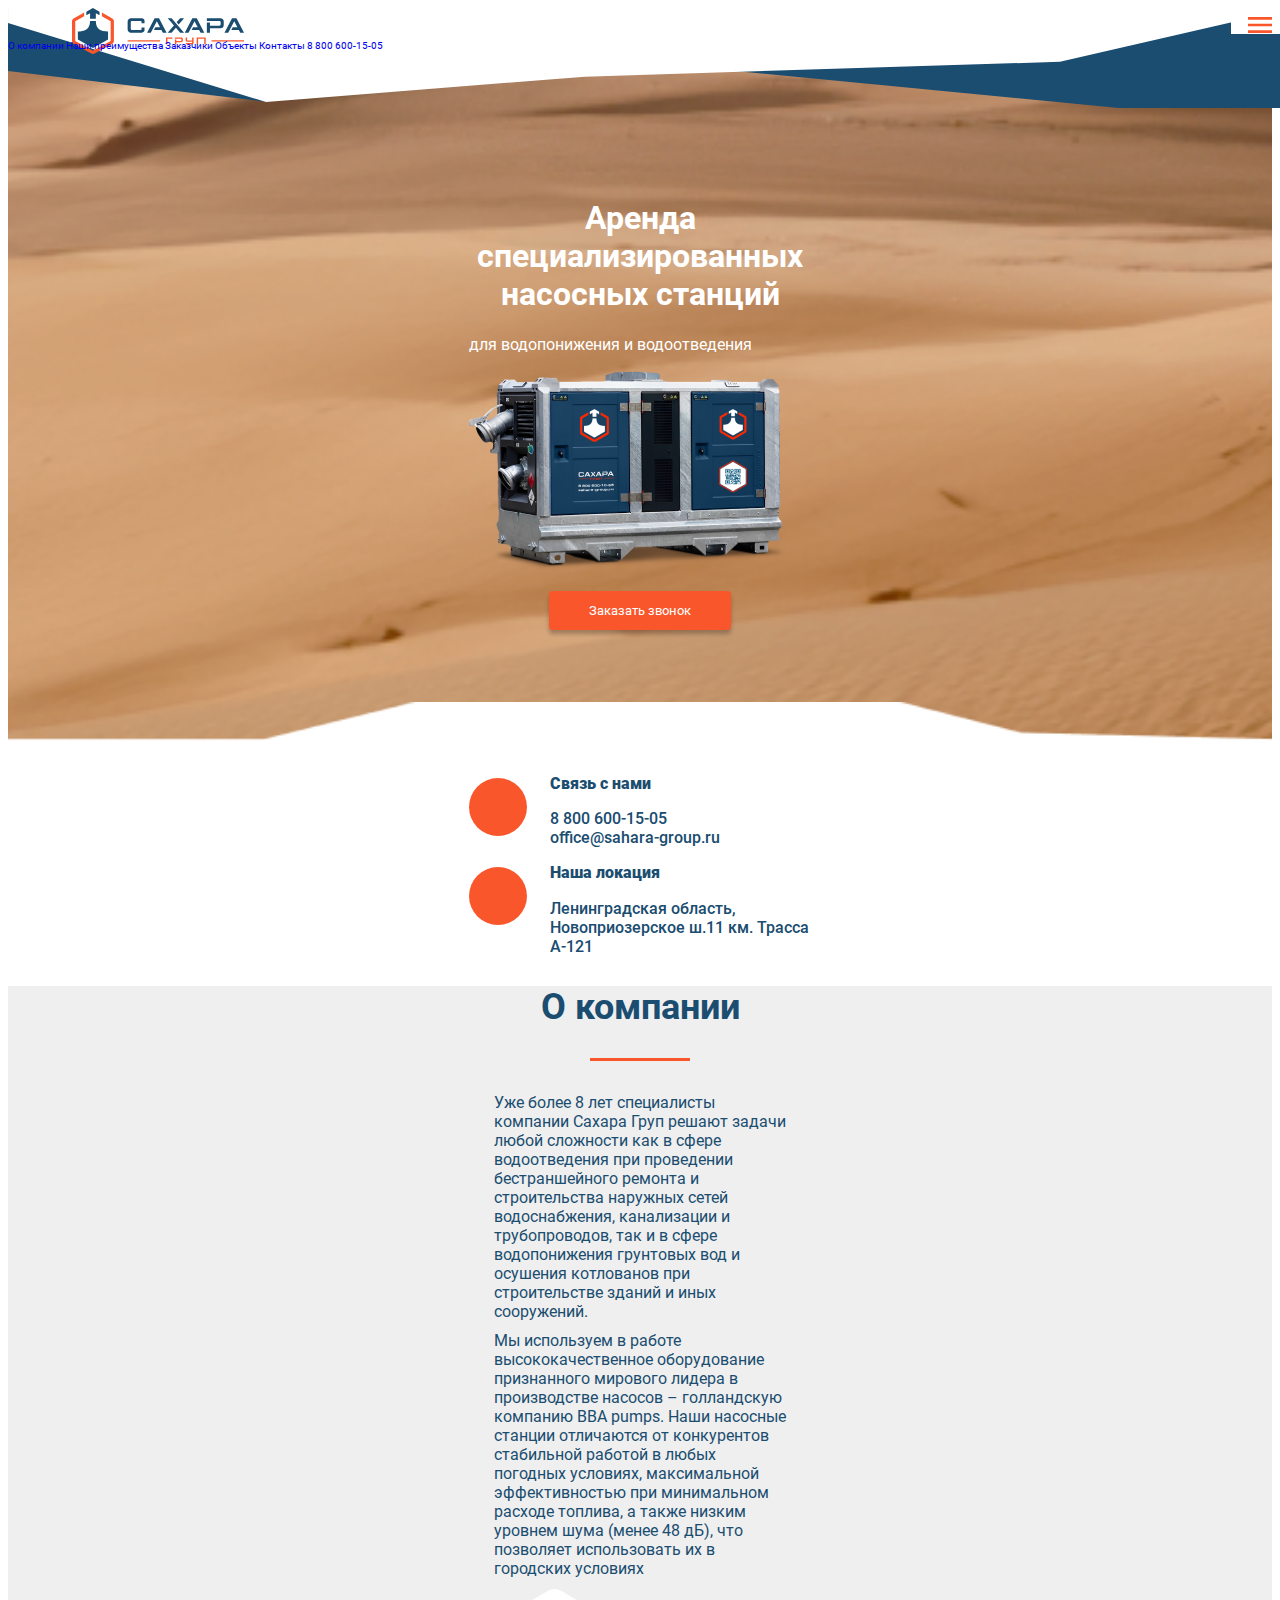
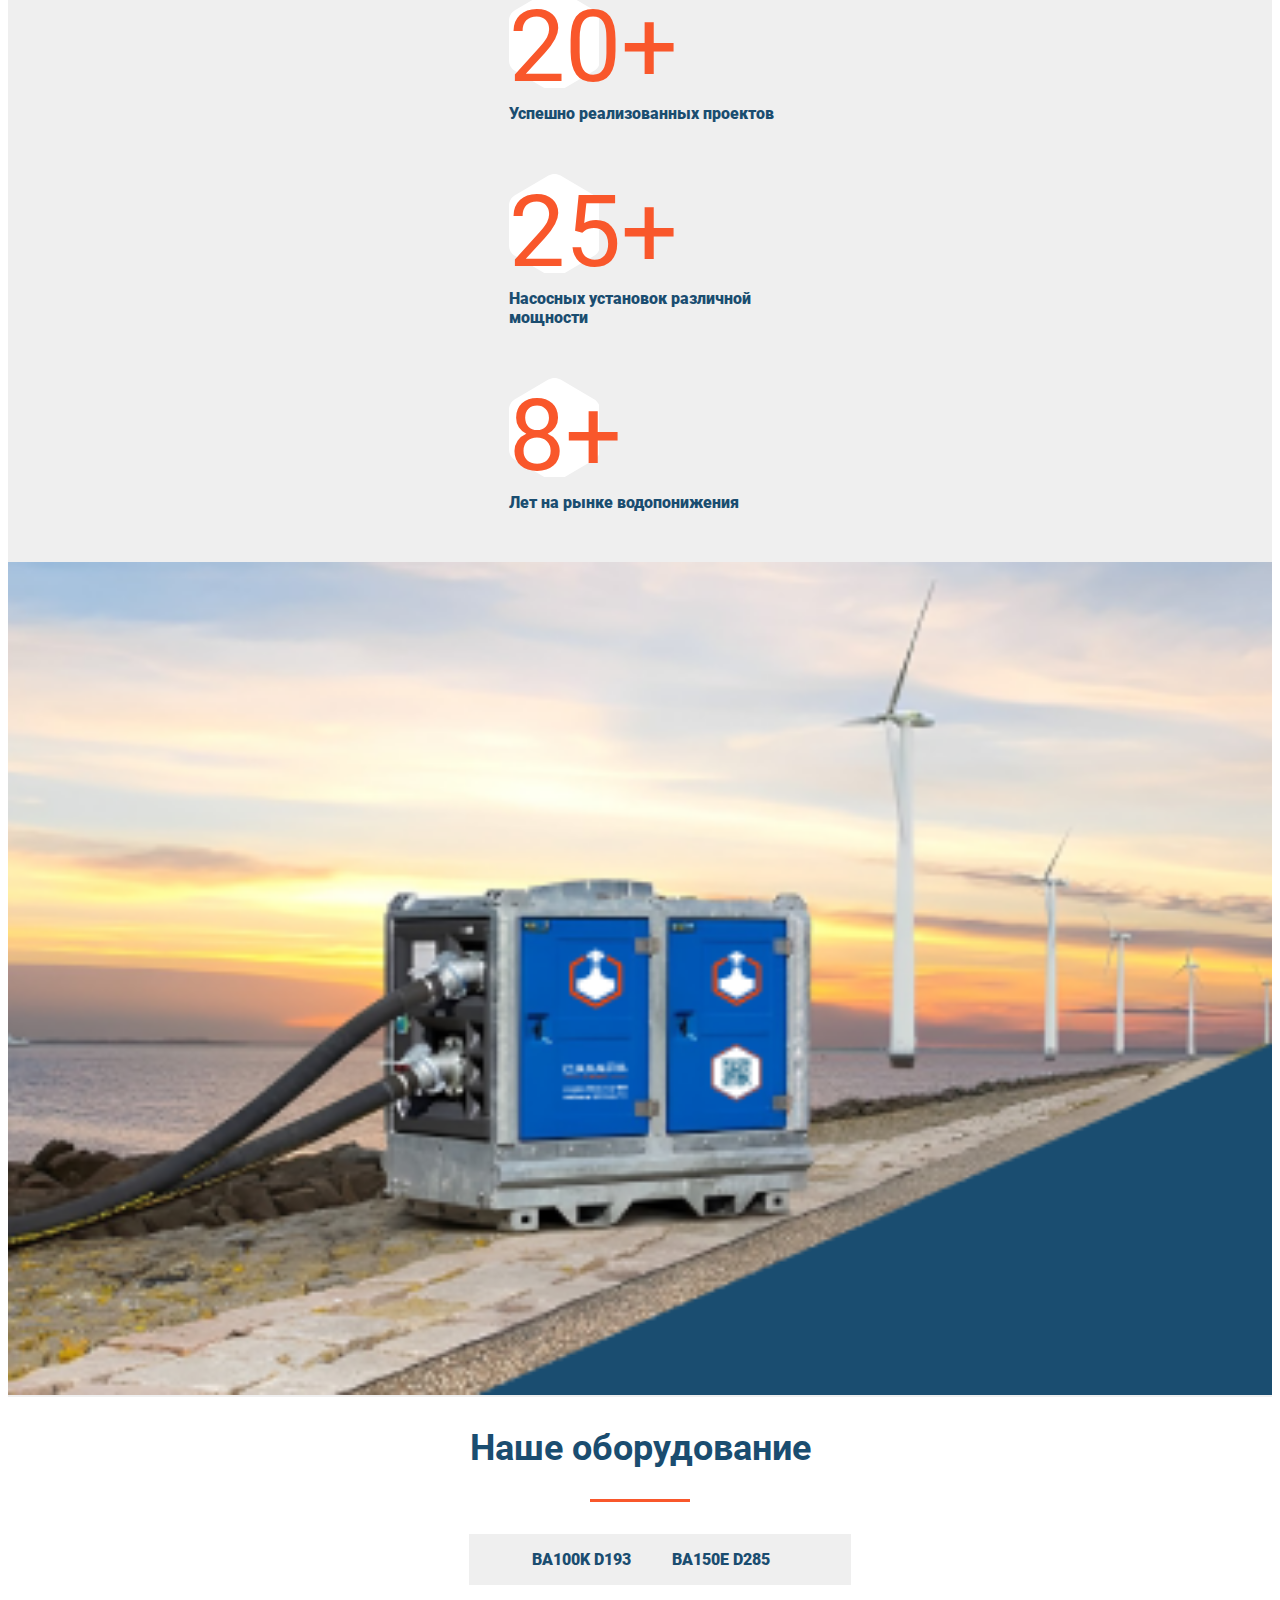
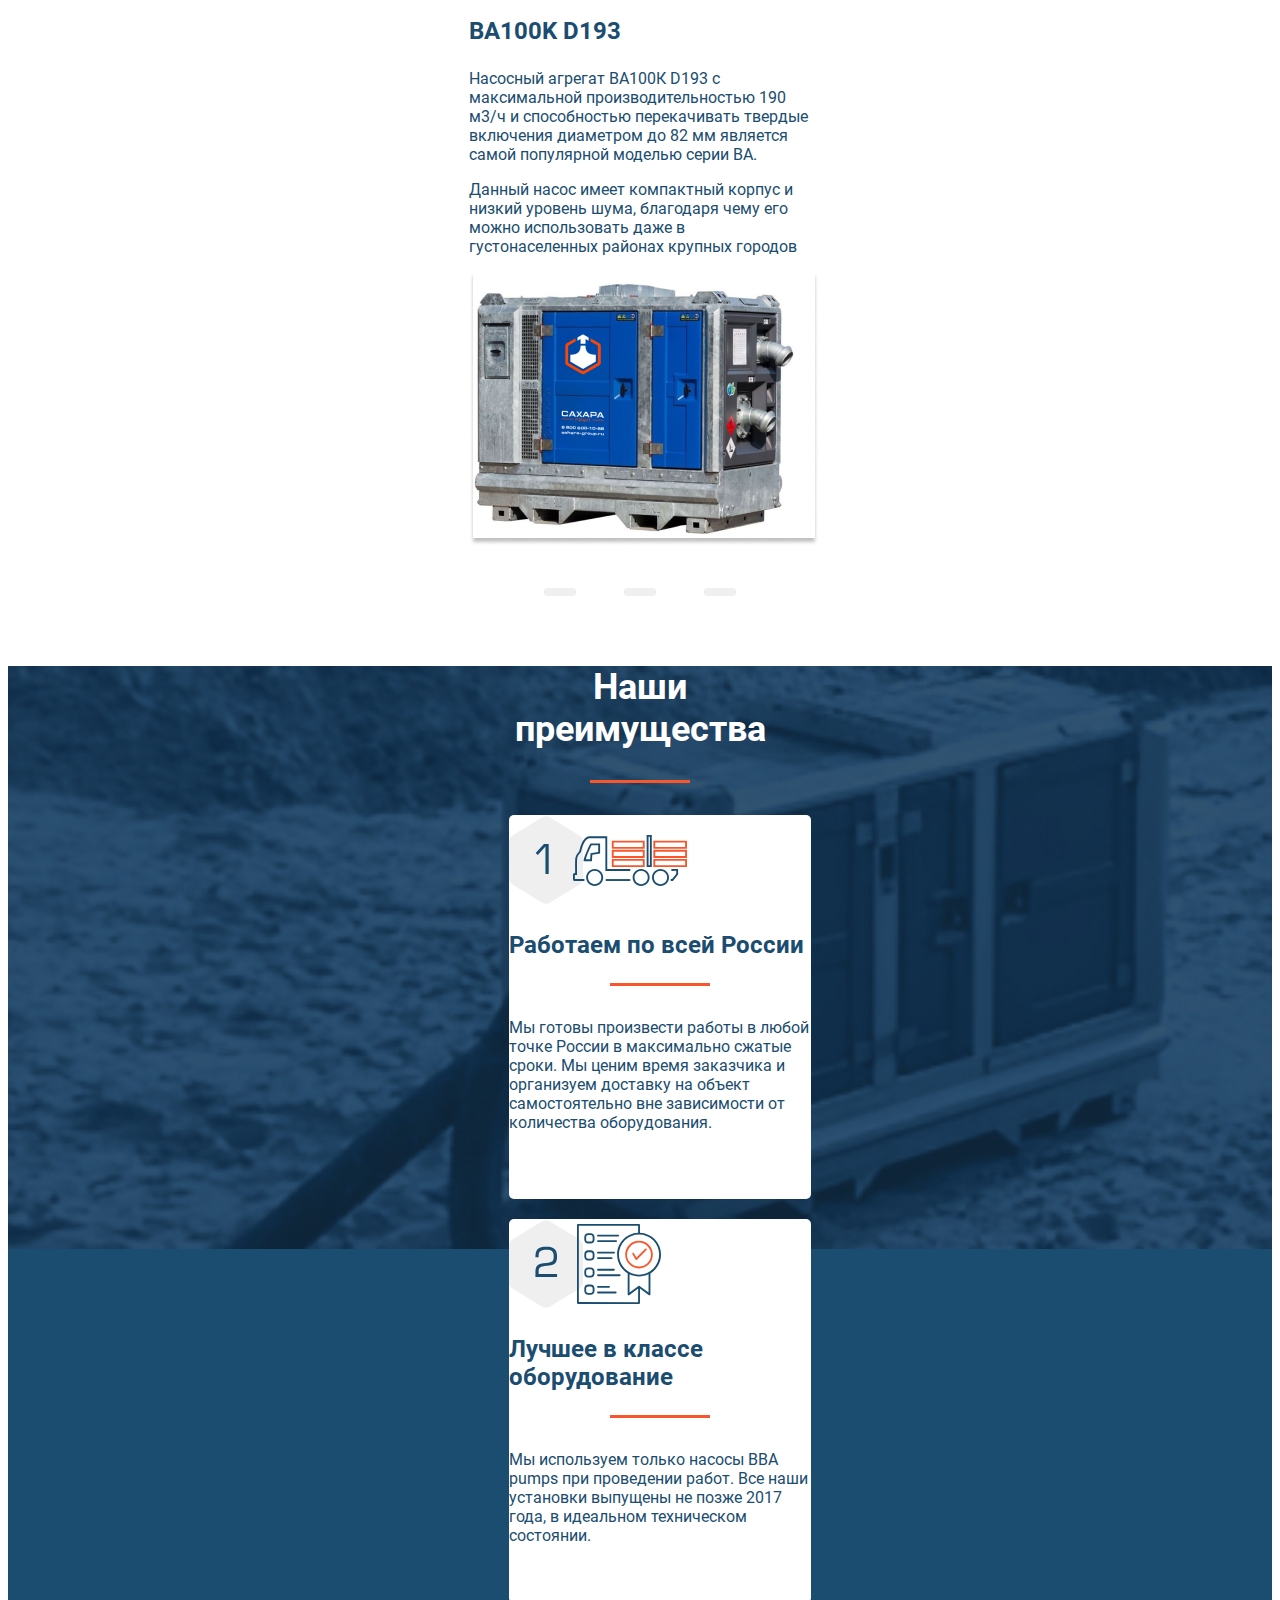
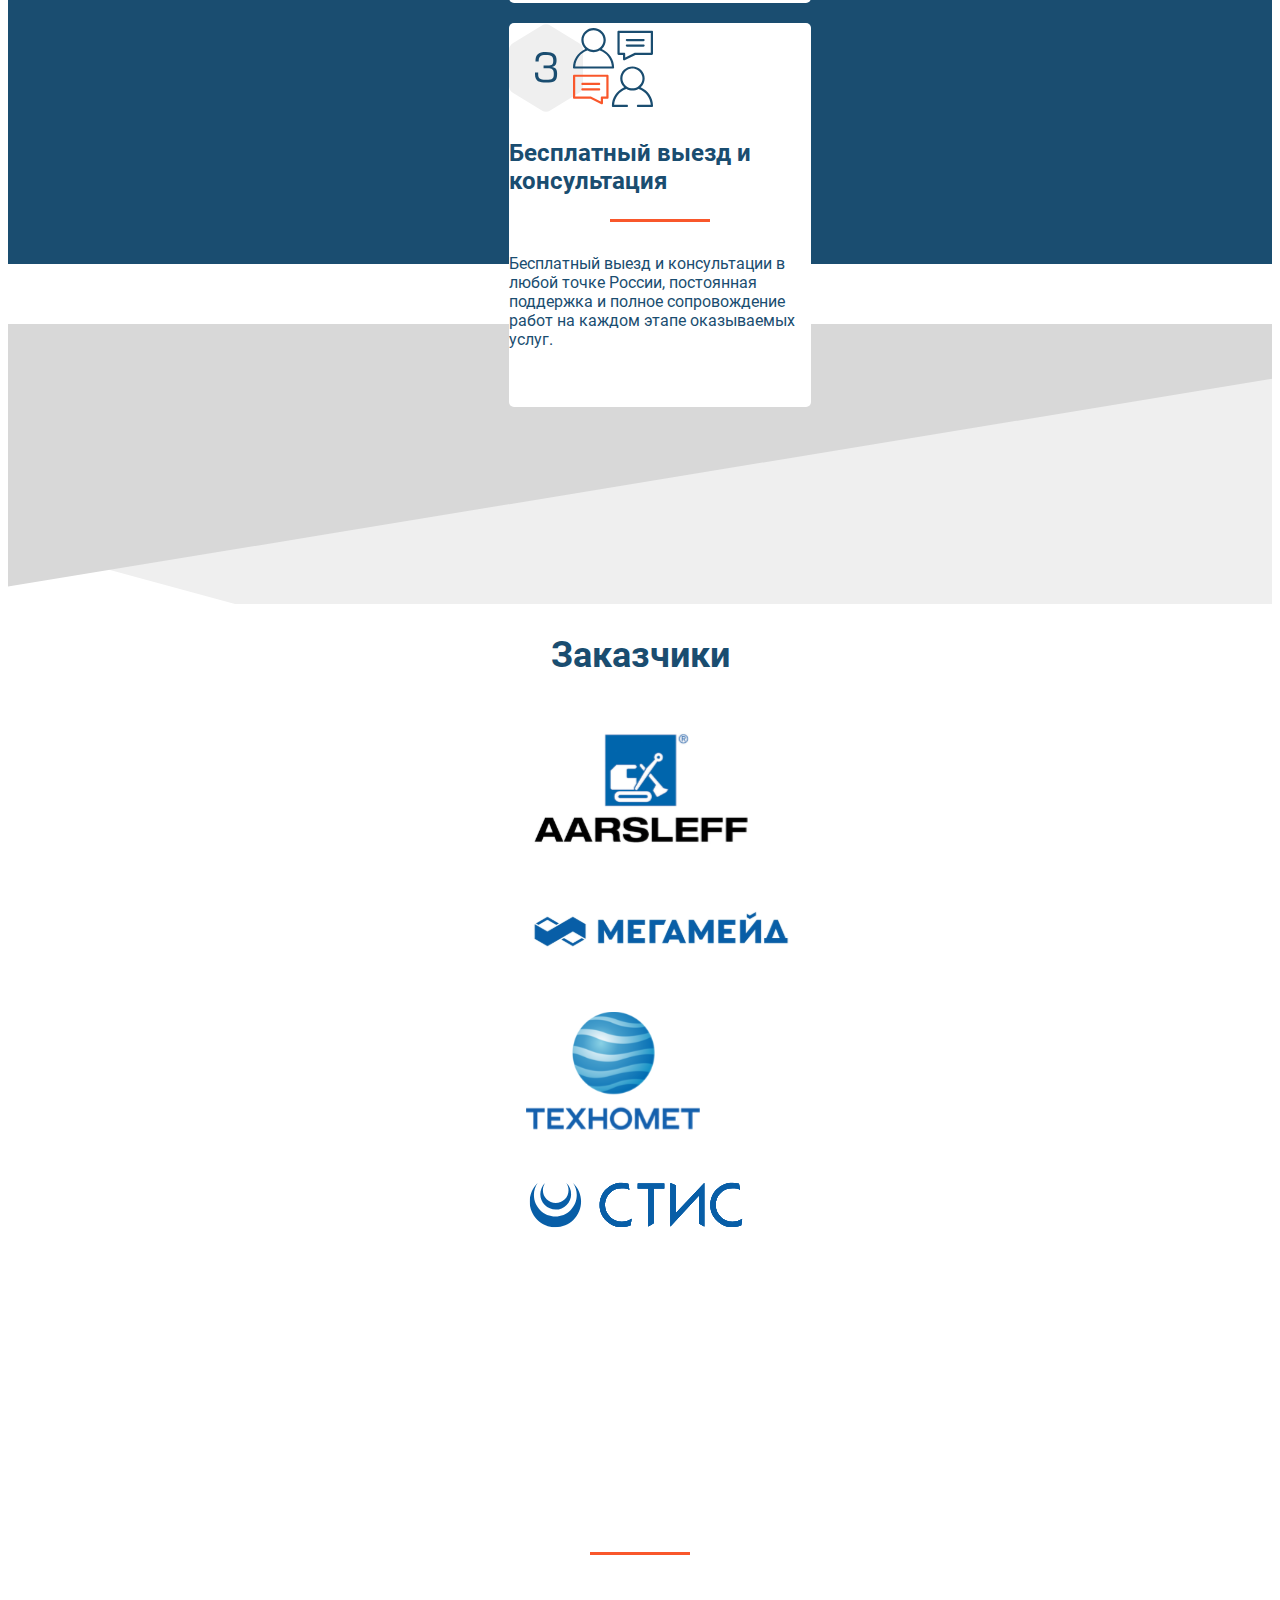
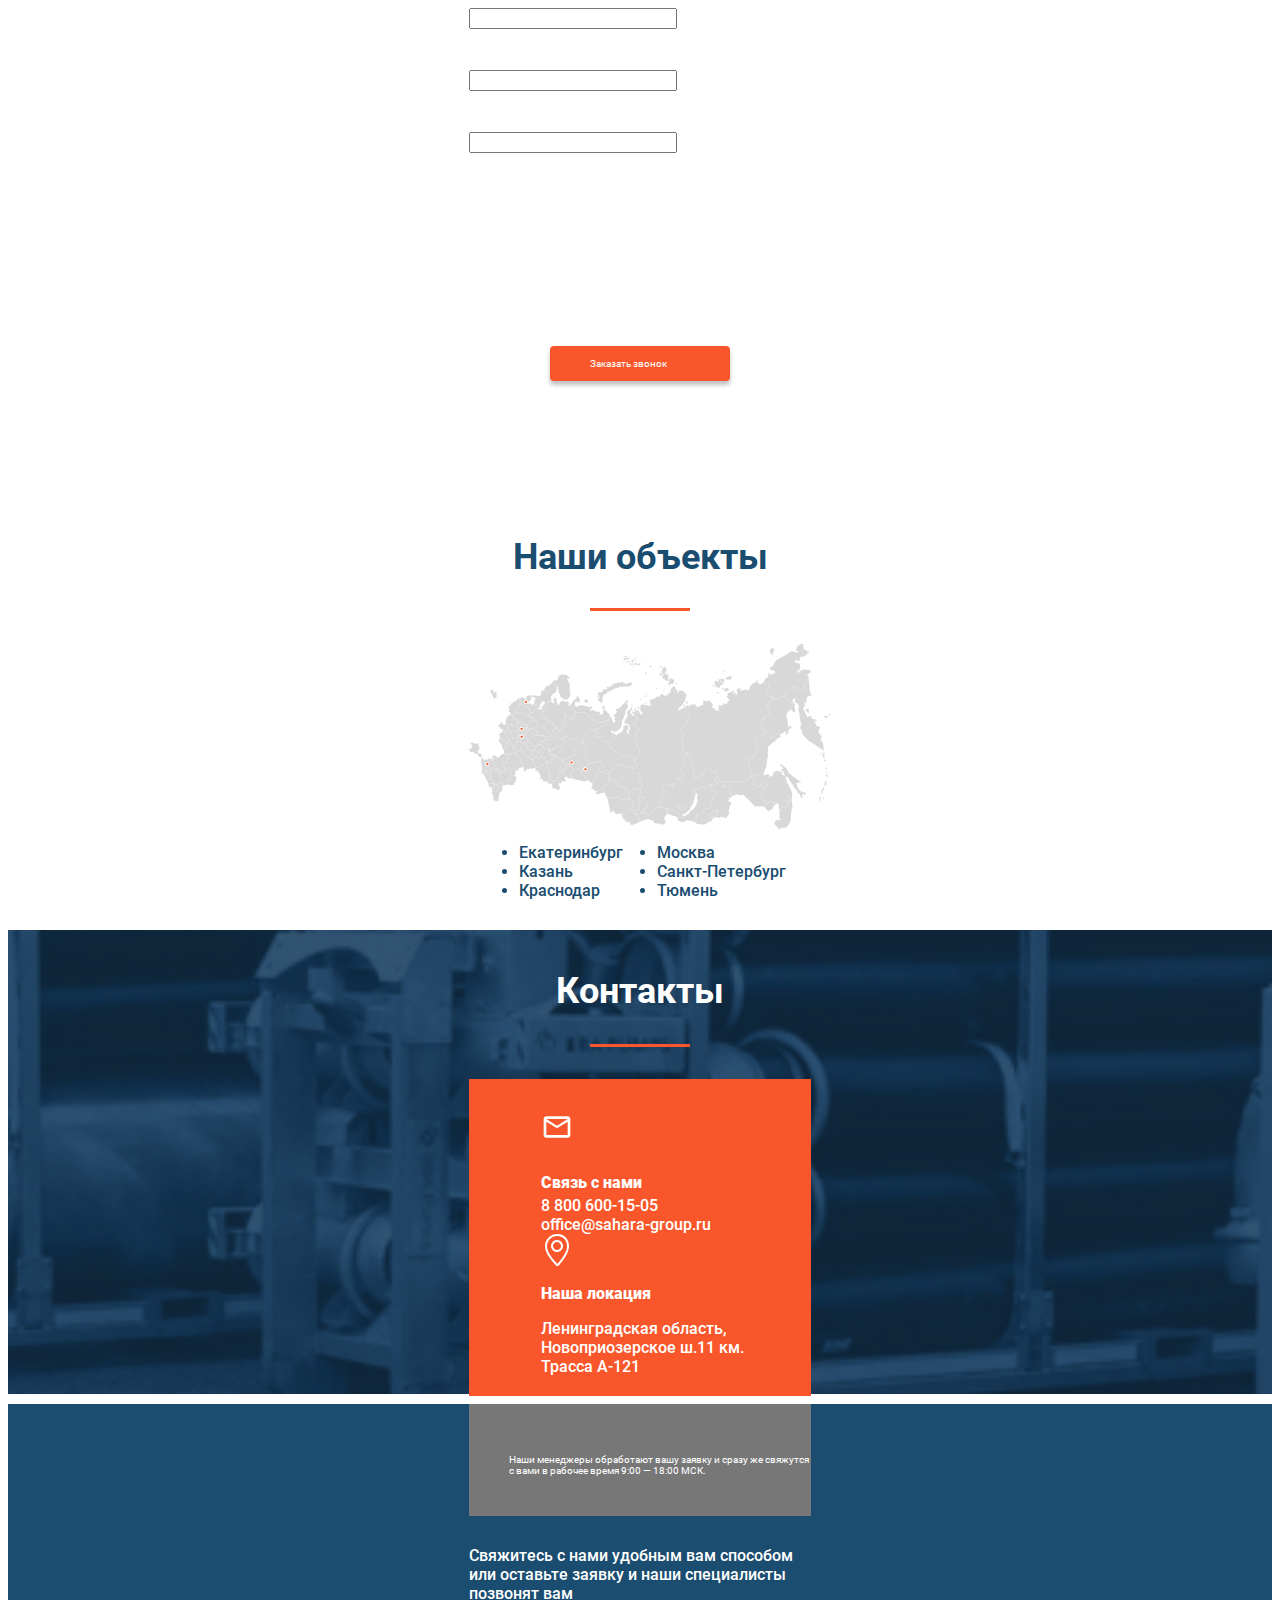
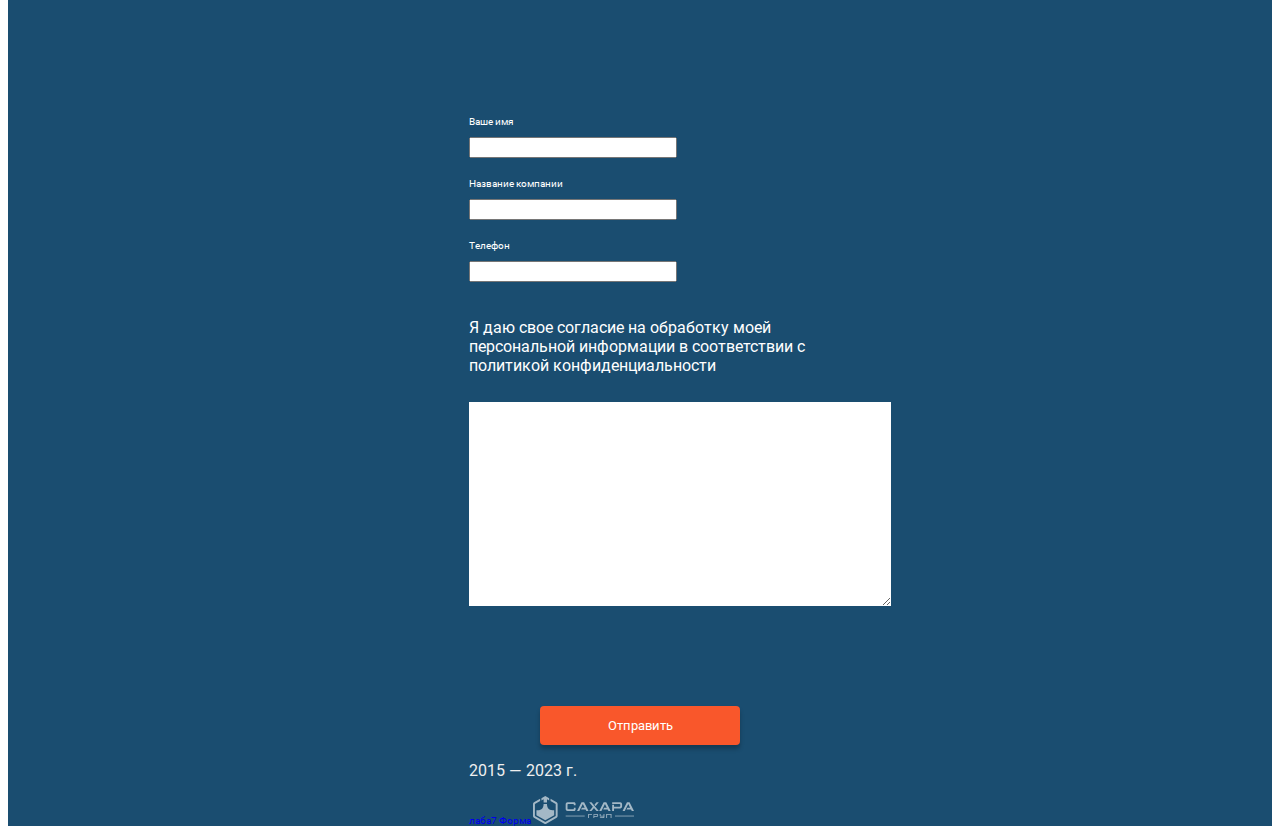
==== index.html @ c6037d8d "f" ====
<!DOCTYPE html>
<html lang="ru">

<head>
    <meta charset="UTF-8">
    <meta name="viewport" content="width=device-width, initial-scale=1.0">
    <link rel="stylesheet" href="./css/style.css">
    <link rel="stylesheet" href="./css/normalize.css">
    <title>Document</title>
</head>

<body>
    <header class="">
        <section class="header">
            <div class="header_img">
                <a href="/" class="header_logo">
                    <img src="./images/Logo.svg" alt="ups">
                </a>
                <button class="header_button">
                    <img src="./images/Menu.svg" alt="'ups">
                </button>
            </div>
            <div class="header_links">
                <a href="/" class="header_link ">О компании</a>
                <a href="/" class="header_link ">Наши преимущества</a>
                <a href="/" class="header_link ">Заказчики</a>
                <a href="/" class="header_link ">Объекты</a>
                <a href="/" class="header_link ">Контакты</a>
                <a href="/" class="header_link ">8 800 600-15-05</a>
            </div>
        </section>
    </header>
    <main>
        <section class="section_1">
            <div class="background">
                <div class="wrapper">
                    <div class="section_1_text">
                        <h1 class="text-white">Аренда специализированных насосных станций </h1>
                        <p class="text-white">для водопонижения и водоотведения</p>
                    </div>
                    <img src="./images/Bump 1.png" alt="ups">
                    <button class="button" href="#">Заказать звонок</button>
                </div>
                <img src="./images/Graphic1.png" class="background__down">
            </div>
        </section>
        <section class="section_2">
            <div class="wrapper">
                <div class="email">
                    <div class="email_left">
                        <img class="email_img" src="./images/Ellipse 174.svg" alt="ups">
                    </div>
                    <div class="email_reight">
                        <h3 class="email_text">Cвязь с нами</h3>
                        <a class="email_link" href="tel:8 800 600-15-05">8 800 600-15-05</a>
                        <a class="email_link" href="mailto:office@sahara-group.ru">office@sahara-group.ru</a>
                    </div>
                </div>
                <div class="location">
                    <div class="location_left">
                        <img class='location_img' src="./images/Ellipse 175.svg" alt="ups">
                    </div>
                    <div class="location_reight">
                        <h3 class="email_text">Наша локация</h3>
                        <a class='email_link' href="/">Ленинградская область, Новоприозерское ш.11 км. Трасса А-121</a>
                    </div>
                </div>
            </div>
        </section>
        <section class="statistic">
            <div>
                <div class="wrapper">
                    <h2>О компании</h2>
                    <div class="line"></div>
                    <p class="text_comp" class="text-white">Уже более 8 лет специалисты компании Сахара Груп решают
                        задачи любой сложности как в сфере водоотведения
                        при
                        проведении бестраншейного ремонта и строительства наружных сетей водоснабжения, канализации и
                        трубопроводов,
                        так и в сфере водопонижения грунтовых вод и осушения котлованов при строительстве зданий и иных
                        сооружений.</p>

                    <p class="text_comp"> Мы используем в работе высококачественное оборудование признанного мирового
                        лидера в производстве
                        насосов –
                        голландскую компанию BBA pumps. Наши насосные станции отличаются от конкурентов стабильной
                        работой в
                        любых
                        погодных условиях, максимальной эффективностью при минимальном расходе топлива, а также низким
                        уровнем
                        шума
                        (менее 48 дБ), что позволяет использовать их в городских условиях</p>
                    <ul class="statistik_list">
                        <li class="icon1">
                            <p class="statistik_num">20+</p>
                            <p class="statistik_text">Успешно реализованных
                                проектов</p>
                        </li>
                        <li class="icon1">
                            <p class="statistik_num">25+</p>
                            <p class="statistik_text">Насосных установок различной мощности</p>
                        </li>
                        <li class="icon1">
                            <p class="statistik_num">8+</p>
                            <p class="statistik_text">Лет на рынке водопонижения</p>
                        </li>
                    </ul>
                </div>
                <img class="pic" src="./images/Pic.png" alt="ups">
        </section>



        <section class="equipment">
            <div class="wrapper">
                <h2 class="equipment__title">Наше оборудование</h2>
                <div class="line"></div>
                <ul class="equipment_list">
                    <li>
                        <button class="equipment_button">BA100K D193</button>
                        <button class="equipment_button">BA150E D285</button>
                        <button class="equipment_button">BA180E D328</button>
                        <button class="equipment_button_none">BA180E D328</button>
                        <button class="equipment_button_none">BA180E D328</button>
                    </li>
                </ul>
                </ul>
                <h3 class="equipment_name">BA100K D193</h3>
                <p class="equipment_txt">Насосный агрегат ВА100К D193 с максимальной производительностью 190
                    м3/ч и способностью перекачивать твердые включения диаметром до 82 мм является самой популярной
                    моделью серии BA.</p>
                <p class="equipment_txt">Данный насос имеет компактный корпус и низкий уровень шума, благодаря чему
                    его можно использовать даже в густонаселенных районах крупных городов</p>
                <img src="/images/m.jpg" alt="" class="equipment__img">
                <div class="ser_lines">
                    <button class="ser_line"></button>
                    <button class="ser_line"></button>
                    <button class="ser_line"></button>
                </div>
                <ul>
            </div>
        </section>

        <section class="advantages">
            <div class="wrapper">
                <h2 class="text-white">Наши преимущества</h2>
                <div class="line"></div>
                <ul class="advantage_list">
                    <li class="advantage">
                        <img src="./images/Icon-1.svg" alt="ups">
                        <h3 class="blue-text">Работаем по всей России</h3>
                        <div class="line"></div>
                        <p>
                            Мы готовы произвести работы в любой точке России в максимально сжатые сроки. Мы ценим время
                            заказчика и
                            организуем доставку на объект самостоятельно вне зависимости от количества оборудования.
                        </p>
                    </li>

                    <li class="advantage">
                        <img src="./images/Icon-2.svg" alt="ups">
                        <h3 class="blue-text">Лучшее в классе оборудование</h3>
                        <div class="line"></div>
                            <p>
                            Мы используем только насосы BBA pumps при проведении работ. Все наши установки выпущены не
                            позже
                            2017
                            года,
                            в идеальном техническом состоянии.
                            </p>
                        
                    </li>
                    <li class="advantage">
                        <img src="./images/Icon-3.svg" alt="ups">
                        <h3 class="blue-text">Бесплатный выезд и консультация</h3>
                        <div class="line"></div>
                        <p>
                            Бесплатный выезд и консультации в любой точке России, постоянная поддержка и полное
                            сопровождение
                            работ
                            на
                            каждом этапе оказываемых услуг.
                        </p>
                    </li>
                </ul>
            </div>
        </section>

        <section class="blue"> </section>
        <section class="gray"></section>

        <section class="customers">
            <div class="wrapper">
                <h2>Заказчики</h2>
                <ul class="customers_list">
                    <li class="customers_item">
                        <img src="./images/Aarsleff.svg" width="230.64" height="124" alt="ups">
                    </li>
                    <li class="customers_item">
                        <img src="./images/Megameid.svg" alt="ups" width="269" height:="58">
                    </li>
                    <li class="customers_item">
                        <img src="./images/Tehnomet.svg" alt="ups" width="174.84" height="117.8px">
                    </li>
                    <li class="customers_item">
                        <img src="./images/CTIC.svg" alt="ups" width="220.956px" height="46.376px">
                    </li>
                </ul>
            </div>
        </section>

        <section class="consultation">
            <div class="wrapper">
                <h2 class="text-white">Закажите консультацию, расчет стоимости работ или выезд специалиста на объект</h2>
                <div class="line"></div>
                <form name="test" method="post" action="input1.php">
                    <label class="consultation_label"><span class="text-white consultation_txt">Ваше имя</span><input type="text" class="consultation_input text-white"></label>
                    <label class="consultation_label"><span class="text-white consultation_txt">Название компании</span><input type="text" class="consultation_input text-white"></label>
                    <label class="consultation_label"><span class="text-white consultation_txt">Телефон</span><input type="text"  class="consultation_input text-white"></label>
                    <p class="text-white">Я даю свое согласие на обработку моей персональной информации в соответствии с политикой
                    конфиденциальности</p>
                    <a href="/" class="button_1" href="#">Заказать звонок</a>
                </form>
            </div>

            <div class="consultation_graphic">
            </div>
        </section>

        <section class="objects">
            <div class="wrapper">
                <h2>Наши объекты</h2>
                <div class="line"></div>
                <img src="./images/map.jpg" alt="ups">
                <ul class="sity_list">
                    <li class="sity-text">Екатеринбург</li>
                    <li class="sity-text">Казань</li>
                    <li class="sity-text">Краснодар</li>
                    <li class="sity-text">Москва</li>
                    <li class="sity-text">Санкт-Петербург</li>
                    <li class="sity-text">Тюмень</li>
                </ul>
            </div>
        </section>



    </main>

    <footer>
        <section class="сontacts">
            <div class="contacts_background">
              <div class="wrapper">
                <h2 class="contacts_title text-white">Контакты</h2>
                <div class="line"></div>
                <div class="orange">
                  <div class="orange-wrapper">
      
          
                      <ul class="contacts_list">
                        <li class="contacts_iteam">
                          <img src="/images/contacts_email.svg" alt="картинка почты" class="contacts_img">
                          <h3 class="contacts_txt text-white">Связь с нами</h3>
                          <a href="" class="contacts_link">8 800 600-15-05</a>
                          <a href="" class="contacts_link">office@sahara-group.ru</a>
                        </li>
                        <li class="contacts_iteam">
                          <img src="/images/contacts_location.svg" alt="картинка локации" class="contacts_pic">
                          <h3 class="contacts_txt">Наша локация</h3>
                          <p class="contacts_iteam_txt">Ленинградская область, Новоприозерское ш.11 км. Трасса А-121</p>
                        </li>
                      </ul>
      
                  </div>
                </div>
              </div>
            </div>
      
            <div class="blue_end">
              <div class="wrapper">
                <div class="gray_end">
                  <div class="gray-wrapper">
                    <ul class="processing_information">
                      <li class="footer_txt text-white">Наши менеджеры обработают вашу заявку и сразу же свяжутся с вами в рабочее время 9:00 — 18:00 МСК.</li>
                    </ul>
                  </div>
                <p class="svyaz_txt">Свяжитесь с нами удобным вам способом или оставьте заявку и наши специалисты позвонят вам</p>
                </div>
                <form class='form_end' name="test" method="post" action="input1.php">
                    <label class="consultation_label"><span class="text-white consultation_txt">Ваше имя</span><input type="text" class="consultation_input text-white"></label>
                    <label class="consultation_label"><span class="text-white consultation_txt">Название компании</span><input type="text" class="consultation_input text-white"></label>
                    <label class="consultation_label"><span class="text-white consultation_txt">Телефон</span><input type="text"  class="consultation_input text-white"></label>
                    <p class="text-white">Я даю свое согласие на обработку моей персональной информации в соответствии с политикой
                    конфиденциальности</p>
                    <label for="koment"><span class="koment1">Коментарий</span>
                        <textarea class="form_tekstarea" id="koment" type="text"></textarea>
                     </label>
                    <button href="/" class="button_3" href="#">Отправить</button>
                </form>
                <div class="footer-line"></div>
                <div class="footer">
                  <p class="footer_txt_1">2015 — 2023 г.</p>
                  <a href="/grid.html" class="">лаба7</a>
                  <a href="/form.html">Форма</a>
                  <img class="footer_pic" src="/images/Logo_footer.svg" alt="лого компании">
                </div>
              </div>
            </div>
          </section>
      
    </footer>
</body>

</html>
---- css/style.css ----
@font-face {
    font-family: 'Roboto';
    src: url('/assets/fonts/Roboto/Roboto-Medium.eot');
    src: url('/assets/fonts/Roboto/Roboto-Medium.eot?#iefix') format('embedded-opentype'),
        url('/assets/fonts/Roboto/Roboto-Medium.woff2') format('woff2'),
        url('/assets/fonts/Roboto/Roboto-Medium.woff') format('woff'),
        url('/assets/fonts/Roboto/Roboto-Medium.ttf') format('truetype'),
        url('/assets/fonts/Roboto/Roboto-Medium.svg#Roboto-Medium') format('svg');
    font-weight: 500;
    font-style: normal;
    font-display: swap;
}

@font-face {
    font-family: 'Roboto';
    src: url('/assets/fonts/Roboto/Roboto-Regular.eot');
    src: url('/assets/fonts/Roboto/Roboto-Regular.eot?#iefix') format('embedded-opentype'),
        url('/assets/fonts/Roboto/Roboto-Regular.woff2') format('woff2'),
        url('/assets/fonts/Roboto/Roboto-Regular.woff') format('woff'),
        url('/assets/fonts/Roboto/Roboto-Regular.ttf') format('truetype'),
        url('/assets/fonts/Roboto/Roboto-Regular.svg#Roboto-Regular') format('svg');
    font-weight: normal;
    font-style: normal;
    font-display: swap;
}

@font-face {
    font-family: 'Roboto';
    src: url('/assets/fonts/Roboto/Roboto-LightItalic.eot');
    src: url('/assets/fonts/Roboto/Roboto-LightItalic.eot?#iefix') format('embedded-opentype'),
        url('/assets/fonts/Roboto/Roboto-LightItalic.woff2') format('woff2'),
        url('/assets/fonts/Roboto/Roboto-LightItalic.woff') format('woff'),
        url('/assets/fonts/Roboto/Roboto-LightItalic.ttf') format('truetype'),
        url('/assets/fonts/Roboto/Roboto-LightItalic.svg#Roboto-LightItalic') format('svg');
    font-weight: 300;
    font-style: italic;
    font-display: swap;
}

@font-face {
    font-family: 'Roboto';
    src: url('/assets/fonts/Roboto/Roboto-BoldItalic.eot');
    src: url('/assets/fonts/Roboto/Roboto-BoldItalic.eot?#iefix') format('embedded-opentype'),
        url('/assets/fonts/Roboto/Roboto-BoldItalic.woff2') format('woff2'),
        url('/assets/fonts/Roboto/Roboto-BoldItalic.woff') format('woff'),
        url('/assets/fonts/Roboto/Roboto-BoldItalic.ttf') format('truetype'),
        url('/assets/fonts/Roboto/Roboto-BoldItalic.svg#Roboto-BoldItalic') format('svg');
    font-weight: bold;
    font-style: italic;
    font-display: swap;
}

@font-face {
    font-family: 'Roboto';
    src: url('/assets/fonts/Roboto/Roboto-Bold.eot');
    src: url('/assets/fonts/Roboto/Roboto-Bold.eot?#iefix') format('embedded-opentype'),
        url('/assets/fonts/Roboto/Roboto-Bold.woff2') format('woff2'),
        url('/assets/fonts/Roboto/Roboto-Bold.woff') format('woff'),
        url('/assets/fonts/Roboto/Roboto-Bold.ttf') format('truetype'),
        url('/assets/fonts/Roboto/Roboto-Bold.svg#Roboto-Bold') format('svg');
    font-weight: bold;
    font-style: normal;
    font-display: swap;
}

@font-face {
    font-family: 'Roboto';
    src: url('/assets/fonts/Roboto/Roboto-Black.eot');
    src: url('/assets/fonts/Roboto/Roboto-Black.eot?#iefix') format('embedded-opentype'),
        url('/assets/fonts/Roboto/Roboto-Black.woff2') format('woff2'),
        url('/assets/fonts/Roboto/Roboto-Black.woff') format('woff'),
        url('/assets/fonts/Roboto/Roboto-Black.ttf') format('truetype'),
        url('/assets/fonts/Roboto/Roboto-Black.svg#Roboto-Black') format('svg');
    font-weight: 900;
    font-style: normal;
    font-display: swap;
}

@font-face {
    font-family: 'Roboto';
    src: url('/assets/fonts/Roboto/Roboto-Italic.eot');
    src: url('/assets/fonts/Roboto/Roboto-Italic.eot?#iefix') format('embedded-opentype'),
        url('/assets/fonts/Roboto/Roboto-Italic.woff2') format('woff2'),
        url('/assets/fonts/Roboto/Roboto-Italic.woff') format('woff'),
        url('/assets/fonts/Roboto/Roboto-Italic.ttf') format('truetype'),
        url('/assets/fonts/Roboto/Roboto-Italic.svg#Roboto-Italic') format('svg');
    font-weight: normal;
    font-style: italic;
    font-display: swap;
}

@font-face {
    font-family: 'Roboto';
    src: url('/assets/fonts/Roboto/Roboto-Light.eot');
    src: url('/assets/fonts/Roboto/Roboto-Light.eot?#iefix') format('embedded-opentype'),
        url('/assets/fonts/Roboto/Roboto-Light.woff2') format('woff2'),
        url('/assets/fonts/Roboto/Roboto-Light.woff') format('woff'),
        url('/assets/fonts/Roboto/Roboto-Light.ttf') format('truetype'),
        url('/assets/fonts/Roboto/Roboto-Light.svg#Roboto-Light') format('svg');
    font-weight: 300;
    font-style: normal;
    font-display: swap;
}

@font-face {
    font-family: 'Roboto';
    src: url('/assets/fonts/Roboto/Roboto-MediumItalic.eot');
    src: url('/assets/fonts/Roboto/Roboto-MediumItalic.eot?#iefix') format('embedded-opentype'),
        url('/assets/fonts/Roboto/Roboto-MediumItalic.woff2') format('woff2'),
        url('/assets/fonts/Roboto/Roboto-MediumItalic.woff') format('woff'),
        url('/assets/fonts/Roboto/Roboto-MediumItalic.ttf') format('truetype'),
        url('/assets/fonts/Roboto/Roboto-MediumItalic.svg#Roboto-MediumItalic') format('svg');
    font-weight: 500;
    font-style: italic;
    font-display: swap;
}

@font-face {
    font-family: 'Roboto';
    src: url('/assets/fonts/Roboto/Roboto-BlackItalic.eot');
    src: url('/assets/fonts/Roboto/Roboto-BlackItalic.eot?#iefix') format('embedded-opentype'),
        url('/assets/fonts/Roboto/Roboto-BlackItalic.woff2') format('woff2'),
        url('/assets/fonts/Roboto/Roboto-BlackItalic.woff') format('woff'),
        url('/assets/fonts/Roboto/Roboto-BlackItalic.ttf') format('truetype'),
        url('/assets/fonts/Roboto/Roboto-BlackItalic.svg#Roboto-BlackItalic') format('svg');
    font-weight: 900;
    font-style: italic;
    font-display: swap;
}

@font-face {
    font-family: 'Roboto';
    src: url('/assets/fonts/Roboto/Roboto-ThinItalic.eot');
    src: url('/assets/fonts/Roboto/Roboto-ThinItalic.eot?#iefix') format('embedded-opentype'),
        url('/assets/fonts/Roboto/Roboto-ThinItalic.woff2') format('woff2'),
        url('/assets/fonts/Roboto/Roboto-ThinItalic.woff') format('woff'),
        url('/assets/fonts/Roboto/Roboto-ThinItalic.ttf') format('truetype'),
        url('/assets/fonts/Roboto/Roboto-ThinItalic.svg#Roboto-ThinItalic') format('svg');
    font-weight: 100;
    font-style: italic;
    font-display: swap;
}

@font-face {
    font-family: 'Roboto';
    src: url('/assets/fonts/Roboto/Roboto-Thin.eot');
    src: url('/assets/fonts/Roboto/Roboto-Thin.eot?#iefix') format('embedded-opentype'),
        url('/assets/fonts/Roboto/Roboto-Thin.woff2') format('woff2'),
        url('/assets/fonts/Roboto/Roboto-Thin.woff') format('woff'),
        url('/assets/fonts/Roboto/Roboto-Thin.ttf') format('truetype'),
        url('/assets/fonts/Roboto/Roboto-Thin.svg#Roboto-Thin') format('svg');
    font-weight: 100;
    font-style: normal;
    font-display: swap;
}



:root {
    font-size: 62.5%;
    --main-color: #1A4D70;
    --orange-color: #F9572B;
    --ser-color: #EFEFEF;
    --white-color: #FFFFFF;
    color: var(--main-color);
}

* {
    /* box-sizing: border-box;
    margin: 0;
    padding: 0; */
    font-family: 'Roboto';
}


   



.wrapper {
    max-width: 342px;
    margin: 0 auto;
}
.line{
    background-color: #F9572B;
    width: 100px;
    height: 3px;
    margin: auto;
    margin-bottom: 32px;
}
.header__logo {
    padding-left: 30px;
    padding-top: 30px;
    display: flex;
    justify-content: space-between;
    width: 100%;
    height: 100%;
}


h1 {
    font-size: 3.2rem;
    text-align: center;
    color: white;
}

h2 {
    font-weight: 700;
    font-size: 3.6rem;
    text-align: center;
    color: var(--main-color);
}
h3 {
    font-size: 2.4rem;
    font-weight: 700;
    color: var(--main-color)

}

p {
    font-weight: 400;
    font-size: 1.6rem;
    color:#1A4D70;
}



a {
    text-decoration: none
}

.black-text {
    font-weight: 900;
}

.blue-text { 
    color: #1A4D70;
}

.advantage h3 {
    font-size: 2.4rem;
    font-weight: 700;
}

.advantage p {
    font-size: 1.6rem;
    font-weight: 400;
}

.text-white {
    color: white;
}

.towns-text {
    font-size: 1.6rem;
    font-weight: 500;
}



.header {
    height: 100px;
    position: absolute;
    margin: 0 auto;
    width: 100%;
    background: url(/images/Graphic.svg) no-repeat center;
    background-size: cover;
}
.header_logo{
    margin-left: 5%;
    width: 3.2rem;
    height: 3.2rem;
    cursor: pointer;
}
.header_button {
    width: 5.7rem;
    height: 2.6rem;
    border: none;
    background-color: var(--white-color);
}
.header_img {
    display: flex;
    justify-content: space-between;
}
.section_1_text {
    padding-top: 170px;
}
.background {
    background: url(../images/background.png)no-repeat center;
    background-size: cover;
    height: 75rem;
    width: 100%; 
    margin-right: 0px;
}

.background__down {
    position: relative;
    width: 100%;
    height: 7rem;
    margin-top: 2rem;
}
.button {
    font-family: Roboto;
    border: none;
    color: var(--white-color);
    display: block;
    padding: 12px 40px;
    margin: 0 auto;
    border-radius: 4px;
    background: var(--orange-color);
    box-shadow: 0px 4px 4px 0px rgba(0, 0, 0, 0.25);
    margin-bottom: 52px;
}
.button_1 {
    font-family: Roboto;
    border: none;
    color: var(--white-color);
    display: block;
    padding: 12px 40px;
    margin: 0 auto;
    border-radius: 4px;
    background: var(--orange-color);
    box-shadow: 0px 4px 4px 0px rgba(0, 0, 0, 0.25);
    margin-top: 10rem;
    width: 10rem;

}
.location_left {
    display: flex;
    flex-direction: column;
    gap:0.01rem;
    top:10rem;

}
.email_img {
    margin-top:2rem;
}
.location_img {
    margin-top:2rem;
}
.section_2 {
    position: relative;
}
.statistik_list {
    list-style-type:none;
}
.icon1 {

}
.pic {
   width: 100%;
   margin: 0px;
}
.equipment_list{
    width: 390px;
    height: 51px;
    background-color:#EFEFEF;
    margin-bottom: 32px;
    overflow: hidden;
    width: 100%;
    list-style-type: none;
    
}
.equipment_button{
    width: 138px;
    height: 51px;
    margin-right: 0;
    padding-right: 0;
    border: none;
    background: none;
    vertical-align: middle;
    color: var(--white-colorr);
    font-size: 16px;
    font-weight: 900;
}
.equipment_button:hover {
    background-color: var(--orange-color);
    color: var(--white-color);
}
.
.equipment_button_none{
    display: none;
    font-size: 1.6rem;
    width: 138px;
    padding: 0;
    font-weight: 900;
    height: 100%;
}
.ser_lines {
    display: flex;
    flex-direction: row;
    justify-content: center;
    align-items: center;
}
.ser_line {
    width: 3.2rem;
    margin: 4rem 2.4rem;
    border: none;
    padding: 0.4rem;
    background-color: var(--ser-color);
    border-radius: 1rem;
}
.ser_line:hover {
    background-color: var(--orange-color);
}
.blue{
    background-color:var(--main-color);
    height: 61.5rem;
}
.gray {
    background: url(/images/Graphic_ser.svg) no-repeat center;
    background-size: cover;
    height: 28rem;
    margin-top: 6rem;
}

.sity_list {
    display: flex;
    flex-direction: column;
    flex-wrap: wrap;
    max-height: 7rem;
    grid-column-gap: 0.8rem;
    padding-left: 5rem;
}
.sity-text {
    color:#1A4D70;
    font-size: 16px;
    font-weight: 500;
}





.numbers__list {
    background-color: #EFEFEF;
}


.text_comp {
    margin: 0 25px 10px 25px;
    color: var(--main-color)
}
.communication_orang {
    background-color: #F9572B;
    height: 31.7rem;
}
.communication_ser {
    background-color: #777777;
    height: 11.2rem;
    padding: 2rem 2rem;
}
.customers {
    display: flex;
    flex-direction: column;
    gap: 7.5rem;
    
}
.customers_item {
    margin-top: 5rem;;
}
.customers_list {
    list-style-type: none;
}
.consultation {
    background: url(/images/bg3.jpg) no-repeat center;
    background-size: cover;
    width: 100%;
    height: 83.6rem;
}
.bg2 {
    
}
.statistic {
    background-color: #EFEFEF;
}
.statistik_text {
    font-size: 1.6rem;
    font-weight: 900;
    color: var(--main-color);
    margin-bottom: 5rem;

   
}
.statistik_num {
    font-size: 10.0rem;
    color:var(--orange-color);
    text-align:center;
    width: 9rem;
    height: 10rem;
    margin-top: 1rem;
    margin-bottom: 1rem;
    background-image: url(../images/Star11.svg);
}
.advantage {
    position: relative;
    border-radius: 0.5rem;
    height: 38.4rem;
    background-color:var(--white-color);
    margin-top: 2rem;
}
.advantage_list {
    list-style-type: none;
}
.advantages{
    background: url(/images/bg2.jpg) no-repeat center;
    background-size: cover;
    height: 58.3rem;
    width: 100%;
    
}
.consultation_label{
    display: flex;
    flex-direction: column ;
}
.consultation_input{
    width: 20rem;
    margin-bottom: 2rem;
}
.consultation_txt{
    margin-bottom: 1rem;
}
.equipment_but {
    display: inline;
    background-color:#F9572B;
    height: 5.1rem;
}
.equipment_but_m {
    background-color: #F9572B;
    width: 13.8rem;
    height: 5.1rem;
    border:none;
}
.equipment_text {
    color:white;
    font-size: 1.6rem;
    font-weight: 900;

}
.afterstatistic{
    size: 100%;
}
.email {
    display: flex;
    flex-direction: row;
    gap: 2.3rem;
}
.email_reight{
    display: flex;
    flex-direction: column;
    gap:0.01rem;
}
.email_text{
    font-size: 1.6rem;
    font-weight: 900;
}
.email_link {
    font-size: 1.6rem;
    font-weight: 500;
    color:var(--main-color);
}
.location {
    display: flex;
    flex-direction: row;
    gap: 2.3rem;
}
.location_reight{
    display: flex;
    flex-direction: column;
    gap:0.1rem;
}
.orang_text {
    color:white;
    font-size: 16px;
    font-weight: 900;
}
.orang_link {
    color: white;
    font-size: 16px;
    font-weight: 500;
}
.button_go {
    background-color: #F9572B;
    width: 13.8rem;
    height: 5.1rem;
    border:none;
}
.text_go {
    font-size: 16px;
    font-weight: 500;
    color:white;
}

.consultation_graphic {
    background: url(/images/Graphic_con.svg) no-repeat center;
    background-size: cover;
    padding-bottom: 20rem;
}
.contacts_background {
    background-color: var(--main-color);
    background: url(/images/bg4.jpg) no-repeat center;
    background-size: cover;
    height: 464px;
}
.contacts_title {
    color: var(--white-color);
    text-align: center;
    font-family: Roboto;
    font-size: 36px;
    font-weight: 700;
    margin-bottom: 32px;
    padding-top: 40px;
}
.orange{
    width: 342px;
    height: 317px;
    background-color: #F9572B;
}

.orange-wrapper{
    max-width: 278px;
    margin: 0 auto;
}
.contacts_txt {
    color: var(--white-color);
    font-family: Roboto;
    font-size: 16px;
    font-weight: 900;
    margin-bottom: 4px;
}
.contacts_img{
    margin-top: 32px;
    margin-bottom: 12px;
}
.contacts_iteam_txt{
    font-family: Roboto;
    font-size: 16px;
    font-weight: 500;
    color: var(--white-color);
    max-width: 225px;
}
.contacts_link{
    display: block;
    text-decoration: none;
    font-family: Roboto;
    font-size: 16px;
    font-weight: 500;
    color: var(--white-color);
}
.contacts_list{
    list-style-type: none;
}
.blue_end {
    background-color: var(--main-color);
}
.gray_end{
    width: 342px;
    height: 112px;
    background-color: #777;

}
.footer_txt{
    padding-top: 5rem;
    list-style-type: none;
}
.svyaz_txt{
    display: block;
    color: var(--White, #FFF);
    font-family: Roboto;
    font-size: 16px;
    font-weight: 500;
    margin-top: 70px;
}
.form_end{
    margin-top: 20rem;
}
.footer_txt_1 {
    color:var(--ser-color)

}
.button_3 {
    font-family: Roboto;
    border: none;
    color: var(--white-color);
    display: block;
    padding: 12px 40px;
    margin: 0 auto;
    border-radius: 4px;
    background: var(--orange-color);
    box-shadow: 0px 4px 4px 0px rgba(0, 0, 0, 0.25);
    margin-top: 10rem;
    width: 20rem;
}
.form_tekstarea{
    display: flex;
    width: 342px;
    height: 180px;
    padding: 12px 40px;
    justify-content: center;
    align-items: center;
    gap: 10px;
    border: none;

}

.blue_end {
    background-color: var(--main-color);
    height: 100%;
    margin-top: 0px;
    top:-10rem;

}
.text_end {
    padding-top: 4rem;
    margin: 0;
}
@media (min-width: 515px) {
    

}
@media (max-width: 1023px) {
    .header_link {
        display: none;
    }
    .header_links {
        display: none;
    }
    
        
}
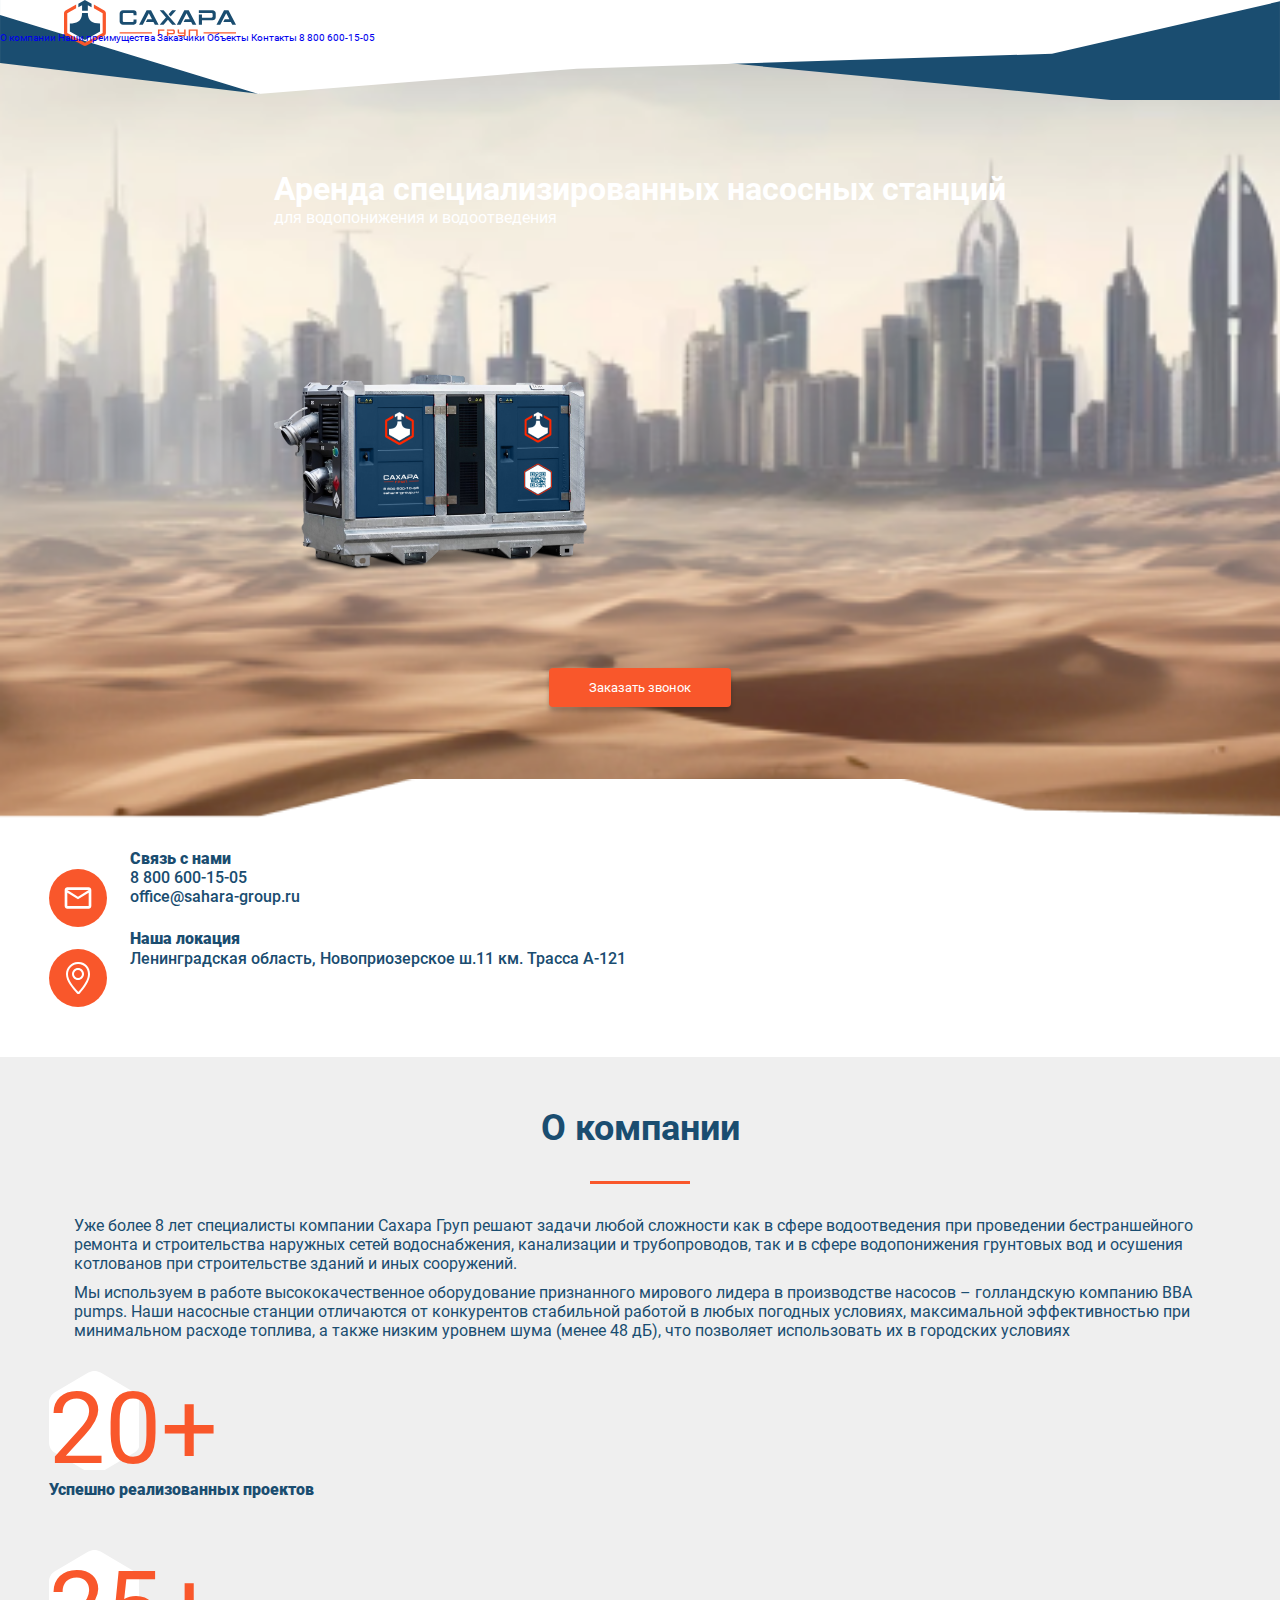
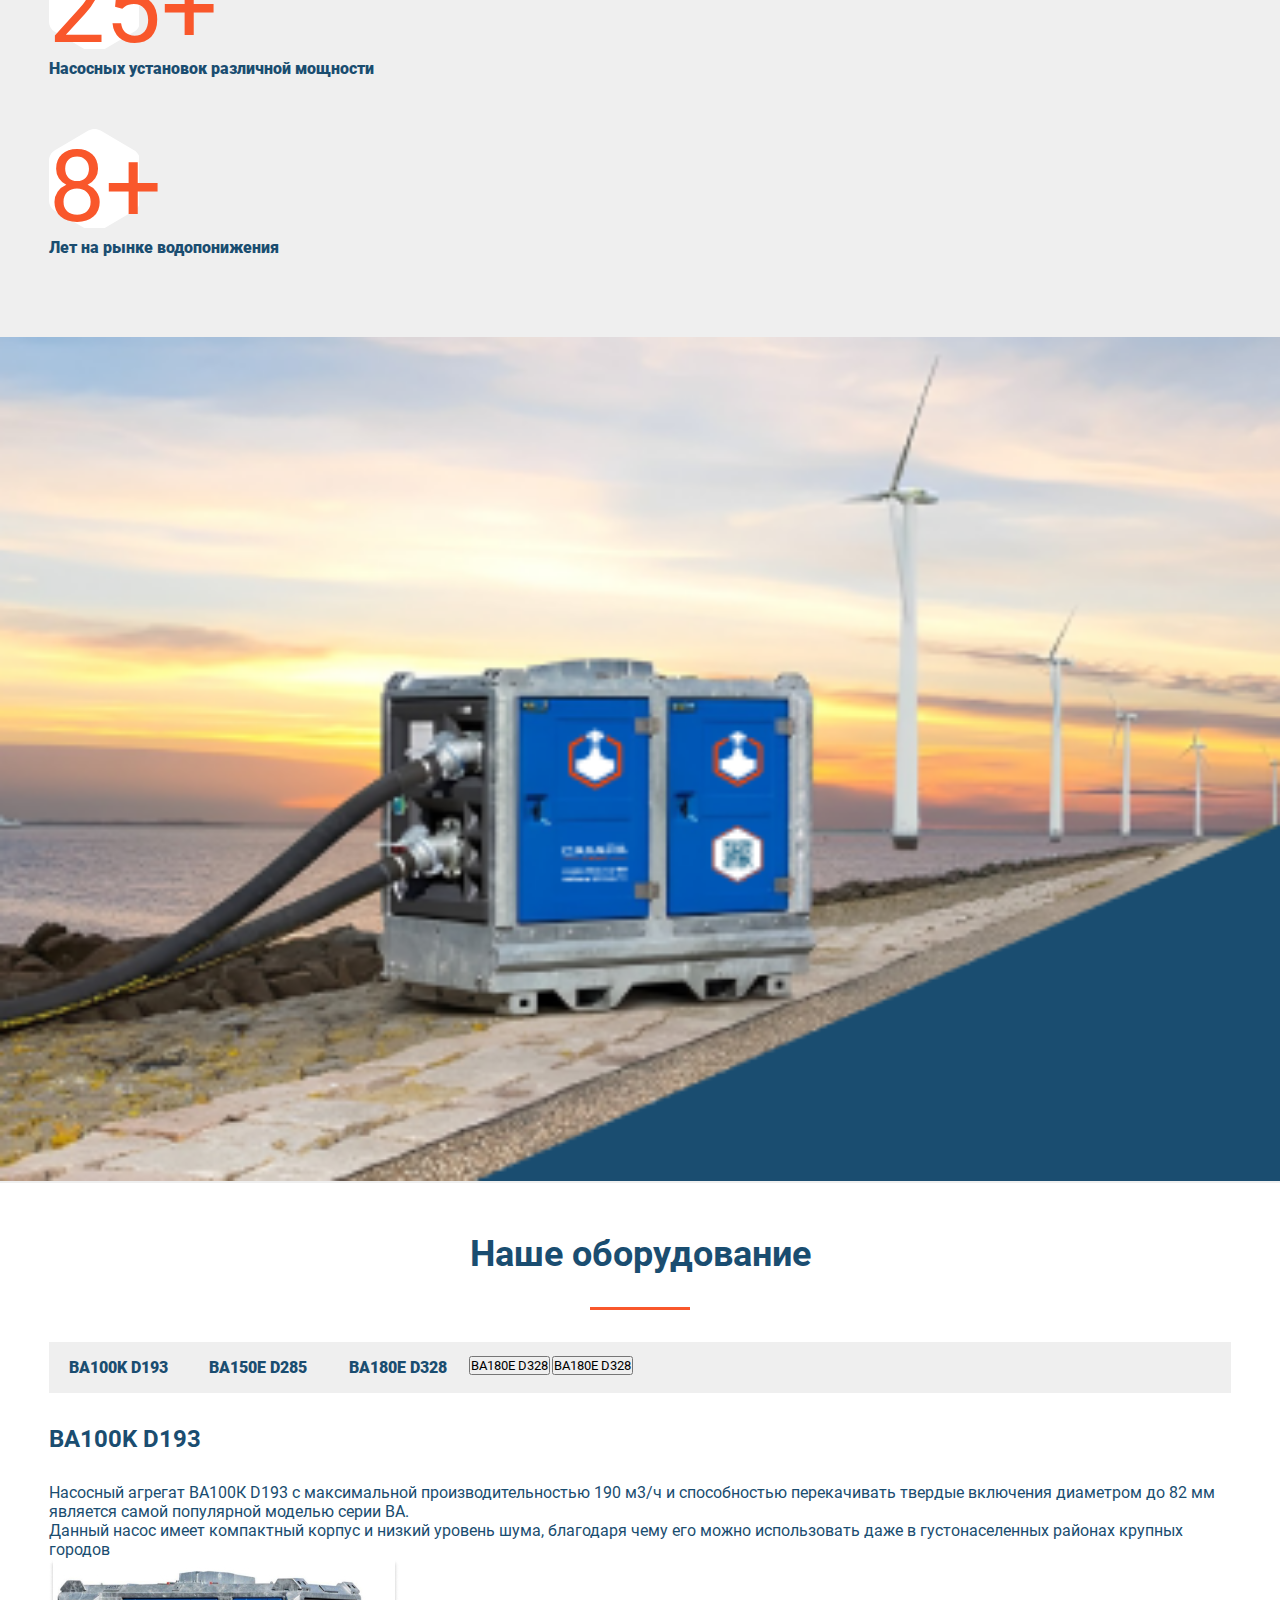
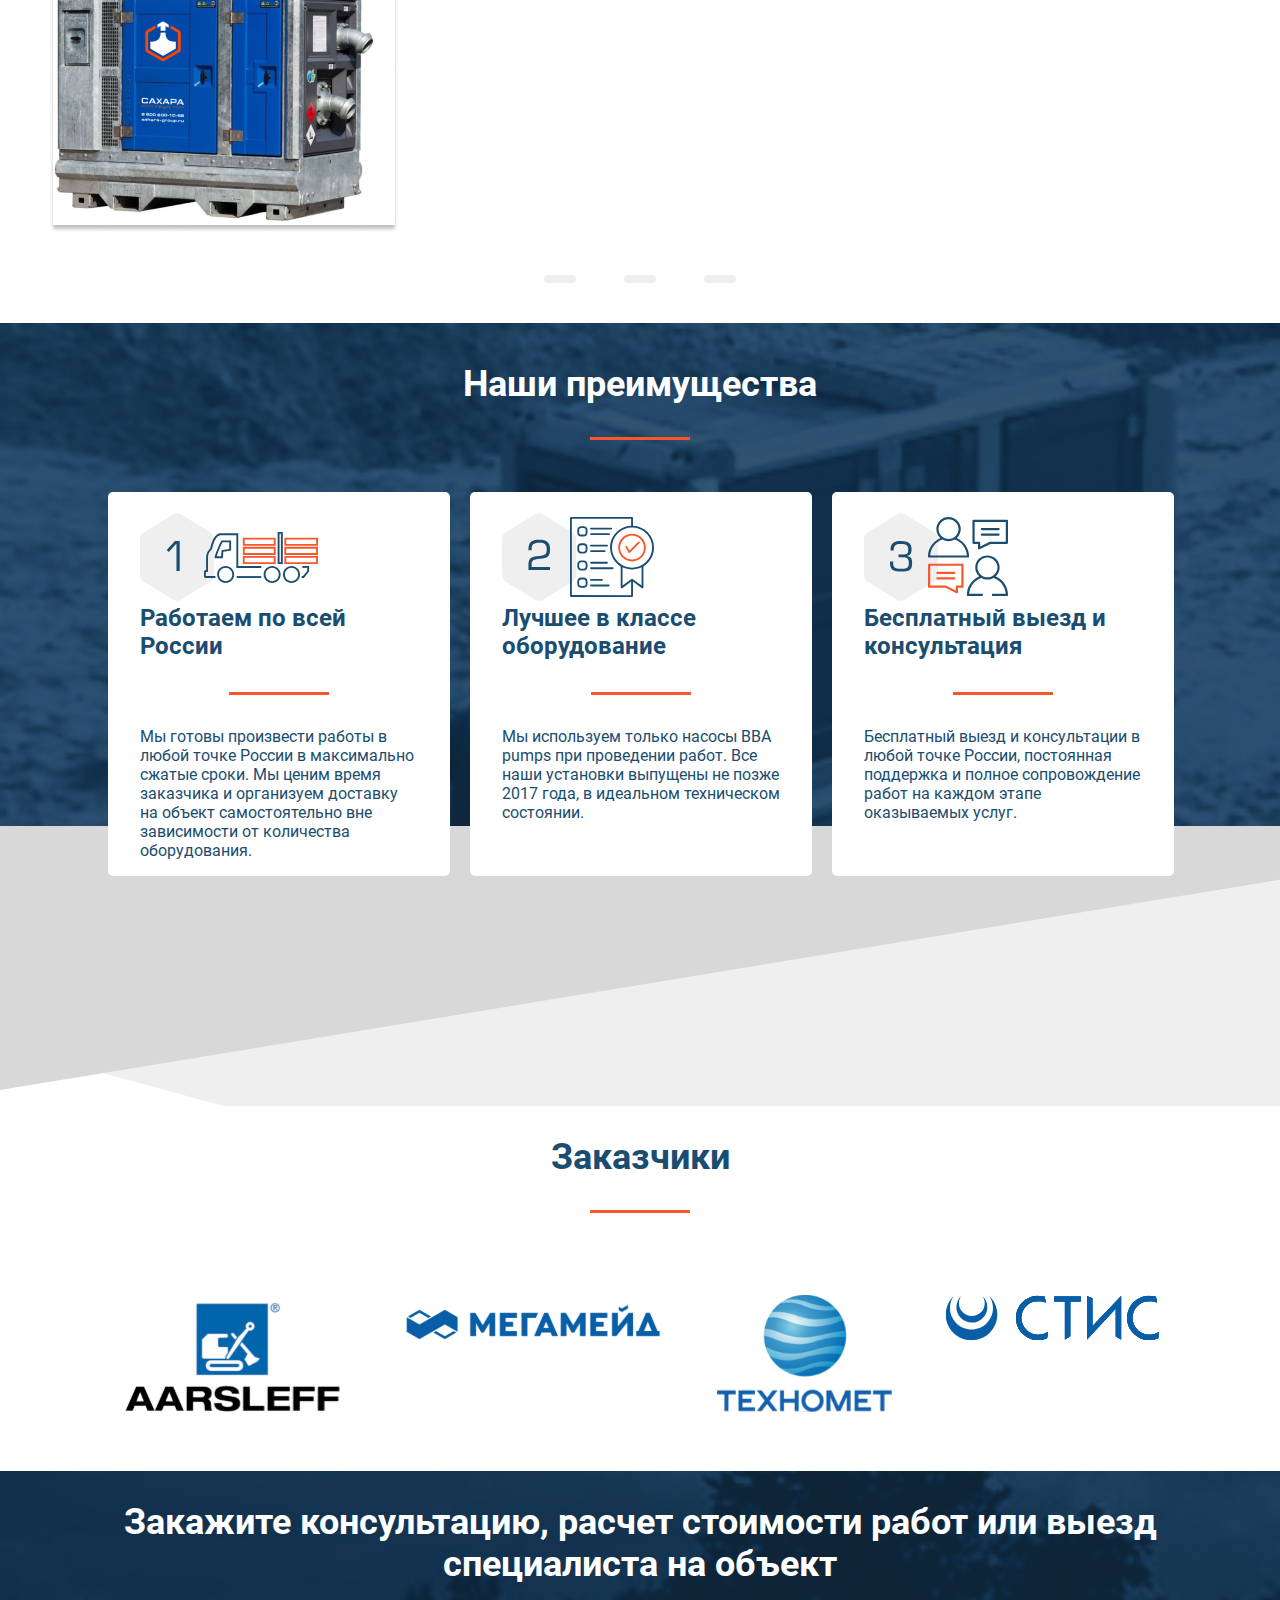
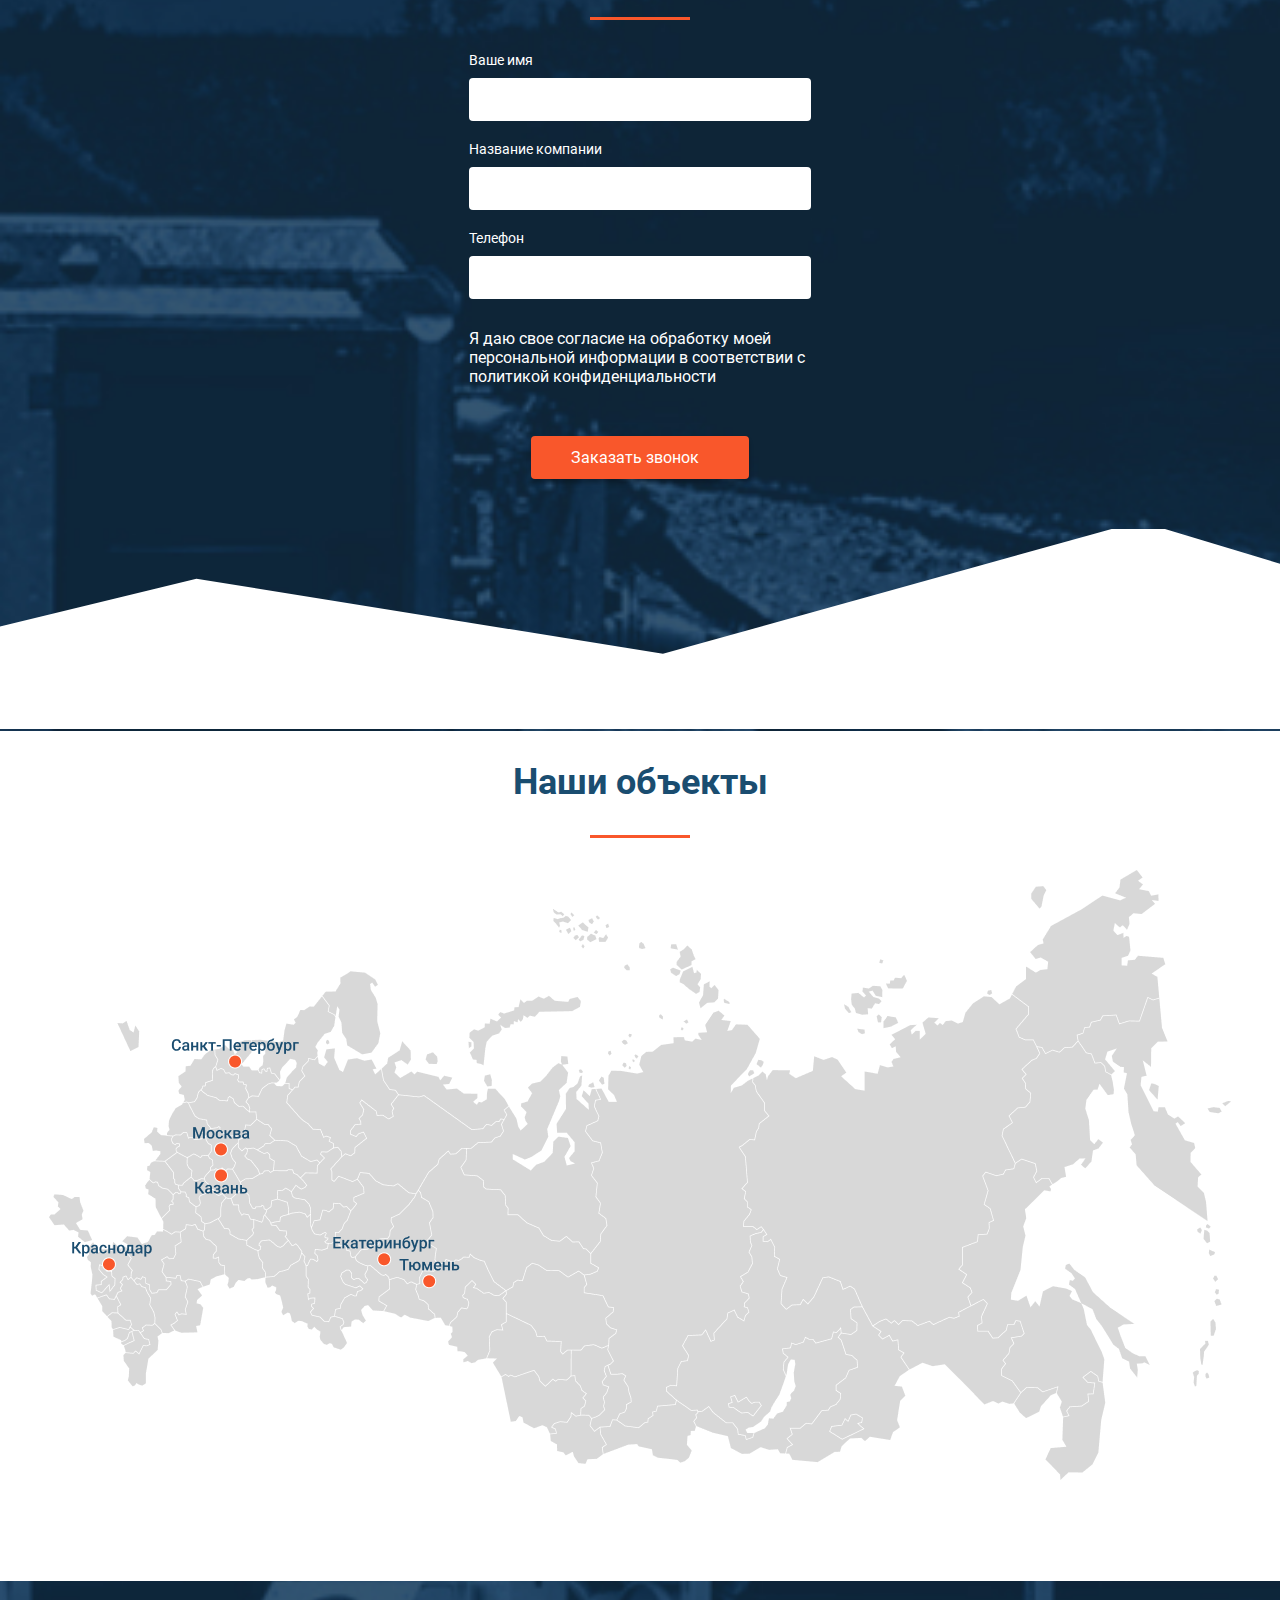
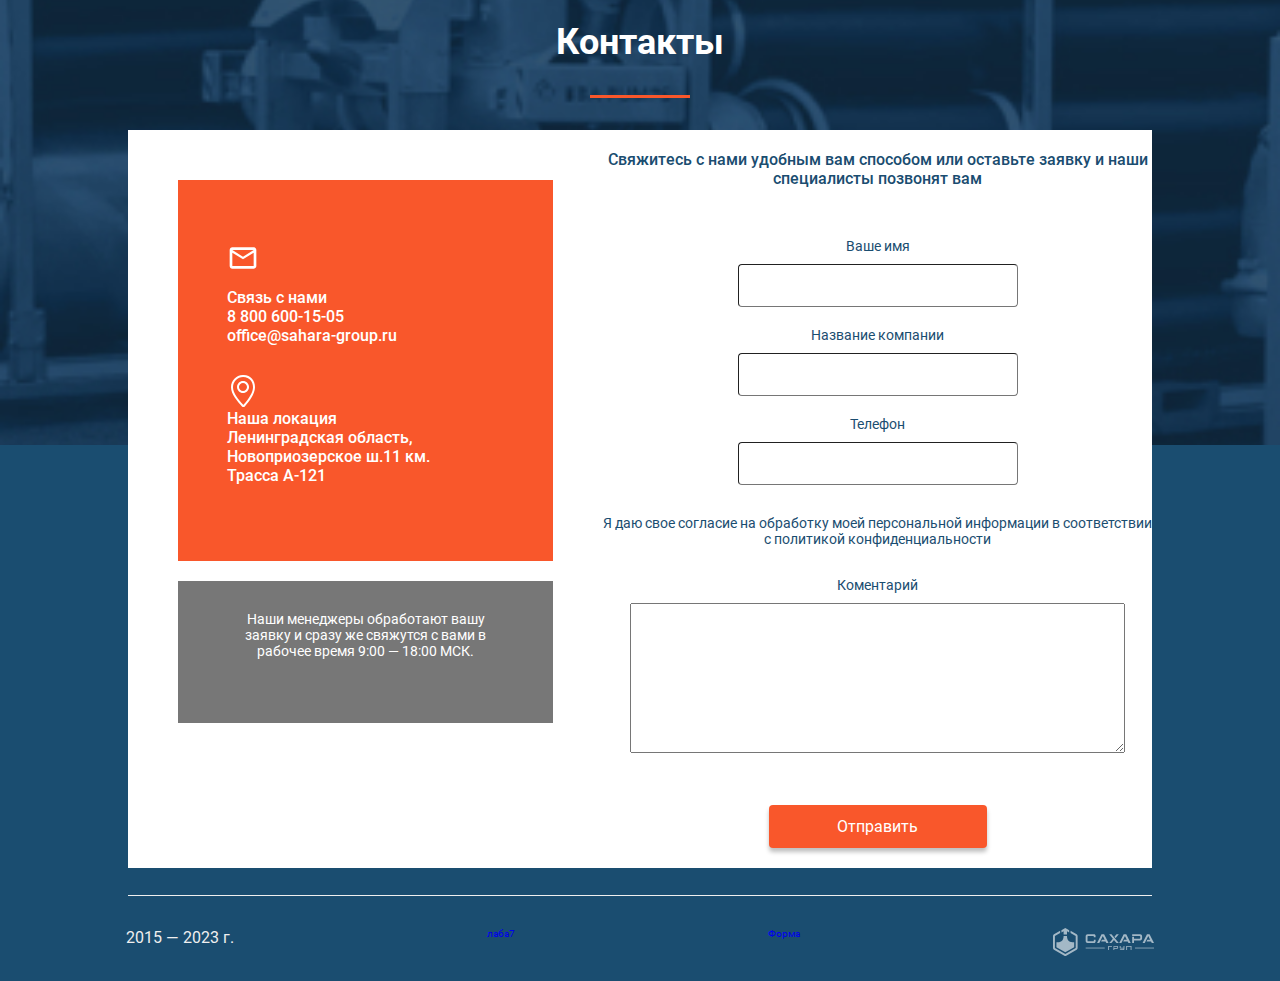
==== commit 1a8a3553: "commit" ====
--- a/index.html
+++ b/index.html
@@ -38,7 +38,7 @@
                         <h1 class="text-white">Аренда специализированных насосных станций </h1>
                         <p class="text-white">для водопонижения и водоотведения</p>
                     </div>
-                    <img src="./images/Bump 1.png" alt="ups">
+                    <img class="background_Bump" src="./images/Bump 1.png" alt="ups">
                     <button class="button" href="#">Заказать звонок</button>
                 </div>
                 <img src="./images/Graphic1.png" class="background__down">
@@ -48,7 +48,7 @@
             <div class="wrapper">
                 <div class="email">
                     <div class="email_left">
-                        <img class="email_img" src="./images/Ellipse 174.svg" alt="ups">
+                        <img class="email_img" src="./images/email.svg" alt="ups">
                     </div>
                     <div class="email_reight">
                         <h3 class="email_text">Cвязь с нами</h3>
@@ -58,7 +58,7 @@
                 </div>
                 <div class="location">
                     <div class="location_left">
-                        <img class='location_img' src="./images/Ellipse 175.svg" alt="ups">
+                        <img class='location_img' src="./images/location.svg" alt="ups">
                     </div>
                     <div class="location_reight">
                         <h3 class="email_text">Наша локация</h3>
@@ -143,44 +143,55 @@
 
         <section class="advantages">
             <div class="wrapper">
-                <h2 class="text-white">Наши преимущества</h2>
+                <h2 class="advantages_txt text-white">Наши преимущества</h2>
                 <div class="line"></div>
                 <ul class="advantage_list">
                     <li class="advantage">
-                        <img src="./images/Icon-1.svg" alt="ups">
-                        <h3 class="blue-text">Работаем по всей России</h3>
-                        <div class="line"></div>
-                        <p>
-                            Мы готовы произвести работы в любой точке России в максимально сжатые сроки. Мы ценим время
-                            заказчика и
-                            организуем доставку на объект самостоятельно вне зависимости от количества оборудования.
-                        </p>
+                        <div class="advantage_wrapper">
+                            <img src="./images/Icon-1.svg" alt="ups">
+                            <h3 class="blue-text">Работаем по всей России</h3>
+                            <div class="line"></div>
+                            <p>
+                                Мы готовы произвести работы в любой точке России в максимально сжатые сроки. Мы ценим
+                                время
+                                заказчика и
+                                организуем доставку на объект самостоятельно вне зависимости от количества оборудования.
+                            </p>
+                        </div>
+
                     </li>
 
                     <li class="advantage">
-                        <img src="./images/Icon-2.svg" alt="ups">
-                        <h3 class="blue-text">Лучшее в классе оборудование</h3>
-                        <div class="line"></div>
+                        <div class="advantage_wrapper">
+                            <img src="./images/Icon-2.svg" alt="ups">
+                            <h3 class="blue-text">Лучшее в классе оборудование</h3>
+                            <div class="line"></div>
                             <p>
-                            Мы используем только насосы BBA pumps при проведении работ. Все наши установки выпущены не
-                            позже
-                            2017
-                            года,
-                            в идеальном техническом состоянии.
+                                Мы используем только насосы BBA pumps при проведении работ. Все наши установки выпущены
+                                не
+                                позже
+                                2017
+                                года,
+                                в идеальном техническом состоянии.
                             </p>
-                        
+
+                        </div>
+
                     </li>
                     <li class="advantage">
-                        <img src="./images/Icon-3.svg" alt="ups">
-                        <h3 class="blue-text">Бесплатный выезд и консультация</h3>
-                        <div class="line"></div>
-                        <p>
-                            Бесплатный выезд и консультации в любой точке России, постоянная поддержка и полное
-                            сопровождение
-                            работ
-                            на
-                            каждом этапе оказываемых услуг.
-                        </p>
+                        <div class="advantage_wrapper">
+                            <img src="./images/Icon-3.svg" alt="ups">
+                            <h3 class="blue-text">Бесплатный выезд и консультация</h3>
+                            <div class="line"></div>
+                            <p>
+                                Бесплатный выезд и консультации в любой точке России, постоянная поддержка и полное
+                                сопровождение
+                                работ
+                                на
+                                каждом этапе оказываемых услуг.
+                            </p>
+                        </div>
+
                     </li>
                 </ul>
             </div>
@@ -190,8 +201,9 @@
         <section class="gray"></section>
 
         <section class="customers">
-            <div class="wrapper">
+            <div class="customers_wrapper">
                 <h2>Заказчики</h2>
+                <div class="line"></div>
                 <ul class="customers_list">
                     <li class="customers_item">
                         <img src="./images/Aarsleff.svg" width="230.64" height="124" alt="ups">
@@ -211,27 +223,36 @@
 
         <section class="consultation">
             <div class="wrapper">
-                <h2 class="text-white">Закажите консультацию, расчет стоимости работ или выезд специалиста на объект</h2>
+                <h2 class="consultation_title text-white">Закажите консультацию, расчет стоимости работ или выезд
+                    специалиста на объект</h2>
+                <div class="consultation_wrapper">
+                    <div class="line"></div>
+                    <form name="test" method="post" action="input1.php">
+                        <label class="consultation_label"><span class="text-white consultation_txt">Ваше
+                                имя</span><input type="text" class="consultation_input text-white"></label>
+                        <label class="consultation_label"><span class="text-white consultation_txt">Название
+                                компании</span><input type="text" class="consultation_input text-white"></label>
+                        <label class="consultation_label"><span class="text-white consultation_txt">Телефон</span><input
+                                type="text" class="consultation_input text-white"></label>
+                        <p class="consultation_down text-white">Я даю свое согласие на обработку моей персональной
+                            информации в соответствии с политикой
+                            конфиденциальности</p>
+                        <a href="/" class="button_1" href="#">Заказать звонок</a>
+                    </form>
+                </div>
+            </div>
+
+
+            <div class="consultation_graphic">
+            </div>
+        </section>
+
+        <section class="objects">
+            <div class="wrapper">
+                <h2 class="objects_txt">Наши объекты</h2>
                 <div class="line"></div>
-                <form name="test" method="post" action="input1.php">
-                    <label class="consultation_label"><span class="text-white consultation_txt">Ваше имя</span><input type="text" class="consultation_input text-white"></label>
-                    <label class="consultation_label"><span class="text-white consultation_txt">Название компании</span><input type="text" class="consultation_input text-white"></label>
-                    <label class="consultation_label"><span class="text-white consultation_txt">Телефон</span><input type="text"  class="consultation_input text-white"></label>
-                    <p class="text-white">Я даю свое согласие на обработку моей персональной информации в соответствии с политикой
-                    конфиденциальности</p>
-                    <a href="/" class="button_1" href="#">Заказать звонок</a>
-                </form>
-            </div>
-
-            <div class="consultation_graphic">
-            </div>
-        </section>
-
-        <section class="objects">
-            <div class="wrapper">
-                <h2>Наши объекты</h2>
-                <div class="line"></div>
-                <img src="./images/map.jpg" alt="ups">
+                <img class="objects_img1" src="./images/map.jpg" alt="ups">
+                <img class="objects_img2" src="./images/Map.png" alt="ups">
                 <ul class="sity_list">
                     <li class="sity-text">Екатеринбург</li>
                     <li class="sity-text">Казань</li>
@@ -249,65 +270,93 @@
 
     <footer>
         <section class="сontacts">
-            <div class="contacts_background">
-              <div class="wrapper">
-                <h2 class="contacts_title text-white">Контакты</h2>
-                <div class="line"></div>
-                <div class="orange">
-                  <div class="orange-wrapper">
-      
-          
-                      <ul class="contacts_list">
-                        <li class="contacts_iteam">
-                          <img src="/images/contacts_email.svg" alt="картинка почты" class="contacts_img">
-                          <h3 class="contacts_txt text-white">Связь с нами</h3>
-                          <a href="" class="contacts_link">8 800 600-15-05</a>
-                          <a href="" class="contacts_link">office@sahara-group.ru</a>
-                        </li>
-                        <li class="contacts_iteam">
-                          <img src="/images/contacts_location.svg" alt="картинка локации" class="contacts_pic">
-                          <h3 class="contacts_txt">Наша локация</h3>
-                          <p class="contacts_iteam_txt">Ленинградская область, Новоприозерское ш.11 км. Трасса А-121</p>
-                        </li>
-                      </ul>
-      
-                  </div>
-                </div>
-              </div>
-            </div>
-      
             <div class="blue_end">
-              <div class="wrapper">
-                <div class="gray_end">
-                  <div class="gray-wrapper">
-                    <ul class="processing_information">
-                      <li class="footer_txt text-white">Наши менеджеры обработают вашу заявку и сразу же свяжутся с вами в рабочее время 9:00 — 18:00 МСК.</li>
-                    </ul>
-                  </div>
-                <p class="svyaz_txt">Свяжитесь с нами удобным вам способом или оставьте заявку и наши специалисты позвонят вам</p>
-                </div>
-                <form class='form_end' name="test" method="post" action="input1.php">
-                    <label class="consultation_label"><span class="text-white consultation_txt">Ваше имя</span><input type="text" class="consultation_input text-white"></label>
-                    <label class="consultation_label"><span class="text-white consultation_txt">Название компании</span><input type="text" class="consultation_input text-white"></label>
-                    <label class="consultation_label"><span class="text-white consultation_txt">Телефон</span><input type="text"  class="consultation_input text-white"></label>
-                    <p class="text-white">Я даю свое согласие на обработку моей персональной информации в соответствии с политикой
-                    конфиденциальности</p>
-                    <label for="koment"><span class="koment1">Коментарий</span>
-                        <textarea class="form_tekstarea" id="koment" type="text"></textarea>
-                     </label>
-                    <button href="/" class="button_3" href="#">Отправить</button>
-                </form>
+                <div class="contacts_background">
+                    <div class="contacts_wrapper">
+                        <h2 class="contacts_title text-white">Контакты</h2>
+                        <div class="line"></div>
+                        <div class="contacts_white">
+                            <div class="contacts_left">
+                                <div class="orange">
+                                    <div class="orange-wrapper">
+                                        <ul class="contacts_list">
+                                            <li class="contacts_iteam">
+                                                <img src="/images/contacts_email.svg" alt="картинка почты"
+                                                    class="contacts_img">
+                                                <div class="contacts_iteam1">
+                                                    <h3 class="contacts_link">Связь с нами</h3>
+                                                    <a href="" class="contacts_link">8 800 600-15-05</a>
+                                                    <a href="" class="contacts_link">office@sahara-group.ru</a>
+                                                </div>
+                                            </li>
+                                            <li class="contacts_iteam">
+                                                <img src="/images/contacts_location.svg" alt="картинка локации"
+                                                    class="contacts_pic">
+                                                <div class="contacts_iteam1">
+                                                    <h3 class="contacts_link">Наша локация</h3>
+                                                    <p class="contacts_iteam_txt">Ленинградская область, Новоприозерское
+                                                    ш.11
+                                                    км.
+                                                    Трасса
+                                                    А-121</p>
+                                                </div>
+                                            </li>
+                                        </ul>
+                                    </div>
+                                </div>
+                                <div class="gray_end">
+                                    <div class="gray-wrapper">
+                                        <ul class="processing_information">
+                                            <li class="footer_txt_ser text-white">Наши менеджеры обработают вашу заявку и сразу же
+                                                свяжутся с вами в рабочее время 9:00 — 18:00 МСК.</li>
+                                        </ul>
+                                    </div>
+                                </div>
+                            </div>
+                            <div class="contacts_right">
+                                <div class="form_end_wrapper">
+                                    <p class="connection_txt">Свяжитесь с нами удобным вам способом или оставьте заявку и
+                                        наши специалисты позвонят вам</p>
+                                    <form class='form_end' name="test" method="post" action="input1.php">
+                                        <label class="contacts_label"><span class="contacts_txt">Ваше
+                                                имя</span><input type="text" class="contacts_input"></label>
+                                        <label class="contacts_label"><span class="contacts_txt">Название
+                                                компании</span><input type="text" class="contacts_input"></label>
+                                        <label class="contacts_label"><span class="contacts_txt">Телефон</span><input
+                                                type="text" class="contacts_input"></label>
+                                        <p class="footer_txt">Я даю свое согласие на обработку моей персональной информации в
+                                            соответствии с политикой
+                                            конфиденциальности</p>
+                                        
+                                        
+                                    </form>
+                                    <div class="form_down">
+                                        <label for="koment"><span class="koment1">Коментарий</span>
+                                            <textarea class="form_tekstarea" id="koment" type="text"></textarea>
+                                        </label>
+                                        <button href="/" class="button_footer" href="#">Отправить</button>
+                                    </div>
+                                    
+                                </div>
+                            </div>
+                        </div>
+                    </div>
+                </div>
+
+
+                
                 <div class="footer-line"></div>
                 <div class="footer">
-                  <p class="footer_txt_1">2015 — 2023 г.</p>
-                  <a href="/grid.html" class="">лаба7</a>
-                  <a href="/form.html">Форма</a>
-                  <img class="footer_pic" src="/images/Logo_footer.svg" alt="лого компании">
-                </div>
-              </div>
-            </div>
-          </section>
-      
+                    <p class="footer_txt_1">2015 — 2023 г.</p>
+                    <a href="/grid.html" class="">лаба7</a>
+                    <a href="/form.html">Форма</a>
+                    <img class="footer_pic" src="/images/Logo_footer.svg" alt="лого компании">
+                </div>
+            </div>
+
+
+        </section>
+
     </footer>
 </body>
 
--- a/css/style.css
+++ b/css/style.css
@@ -166,9 +166,9 @@
 }
 
 * {
-    /* box-sizing: border-box;
+    box-sizing: border-box;
     margin: 0;
-    padding: 0; */
+    padding: 0;
     font-family: 'Roboto';
 }
 
@@ -178,6 +178,10 @@
 
 
 .wrapper {
+    max-width: 342px;
+    margin: 0 auto;
+}
+.customers_wrapper{
     max-width: 342px;
     margin: 0 auto;
 }
@@ -186,7 +190,8 @@
     width: 100px;
     height: 3px;
     margin: auto;
-    margin-bottom: 32px;
+    margin-bottom: 3.2rem;
+    margin-top: 3.2rem;
 }
 .header__logo {
     padding-left: 30px;
@@ -286,11 +291,18 @@
     padding-top: 170px;
 }
 .background {
-    background: url(../images/background.png)no-repeat center;
+    display: flex;
+    justify-content: center;
+    flex-direction: column;
+    flex-wrap: wrap;
+    background-image: url(../images/background.png);
+    background-repeat: no-repeat;
     background-size: cover;
-    height: 75rem;
-    width: 100%; 
-    margin-right: 0px;
+    background-position: center top -10rem;
+}
+.background_Bump {
+    margin-top: 20%;
+    margin-bottom: 10%;
 }
 
 .background__down {
@@ -312,7 +324,6 @@
     margin-bottom: 52px;
 }
 .button_1 {
-    font-family: Roboto;
     border: none;
     color: var(--white-color);
     display: block;
@@ -321,8 +332,12 @@
     border-radius: 4px;
     background: var(--orange-color);
     box-shadow: 0px 4px 4px 0px rgba(0, 0, 0, 0.25);
-    margin-top: 10rem;
-    width: 10rem;
+    margin-top: 5rem;
+    width: 21.8rem;
+    height: 43px;
+    font-size: 1.6rem;
+
+
 
 }
 .location_left {
@@ -340,16 +355,21 @@
 }
 .section_2 {
     position: relative;
+    padding-bottom: 5rem;
 }
 .statistik_list {
     list-style-type:none;
+    padding-bottom: 3rem;
 }
 .icon1 {
-
+    margin-top: 3rem;
 }
 .pic {
    width: 100%;
    margin: 0px;
+}
+.equipment{
+    padding-top: 5rem;
 }
 .equipment_list{
     width: 390px;
@@ -373,6 +393,9 @@
     font-size: 16px;
     font-weight: 900;
 }
+.equipment_name {
+    margin-bottom: 3rem;
+}
 .equipment_button:hover {
     background-color: var(--orange-color);
     color: var(--white-color);
@@ -461,18 +484,23 @@
 }
 .customers_list {
     list-style-type: none;
+    padding-bottom: 5rem;
 }
 .consultation {
     background: url(/images/bg3.jpg) no-repeat center;
     background-size: cover;
     width: 100%;
-    height: 83.6rem;
-}
-.bg2 {
-    
+    height: 86rem;
+}
+.objects {
+    height: 42rem;
+}
+.objects_txt {
+    padding-top: 3rem;
 }
 .statistic {
     background-color: #EFEFEF;
+    padding-top: 5rem;
 }
 .statistik_text {
     font-size: 1.6rem;
@@ -498,6 +526,7 @@
     height: 38.4rem;
     background-color:var(--white-color);
     margin-top: 2rem;
+    width: 34.2rem;
 }
 .advantage_list {
     list-style-type: none;
@@ -509,16 +538,39 @@
     width: 100%;
     
 }
+.advantages_txt {
+    padding-top: 4rem;
+}
+.consultation_wrapper{
+    max-width: 342px;
+    margin: 0 auto;
+}
+
 .consultation_label{
     display: flex;
-    flex-direction: column ;
-}
-.consultation_input{
-    width: 20rem;
-    margin-bottom: 2rem;
-}
-.consultation_txt{
+    flex-direction: column;
+    margin-top: 2rem;
+}
+
+.consultation_title{
     margin-bottom: 1rem;
+    padding-top: 3rem;
+}
+.consultation_txt {
+    margin-bottom: 1rem;
+    font-size: 1.4rem;
+    color: var(--white-color);
+}
+.consultation_input {
+    border: none;
+    border-radius: 0.4rem;
+    padding: 1.2rem 4rem;
+    width: 34.2rem;
+    height: 4.3rem;
+}
+
+.consultation_down {
+    padding-top: 3rem;
 }
 .equipment_but {
     display: inline;
@@ -621,9 +673,12 @@
     max-width: 278px;
     margin: 0 auto;
 }
+.contacts_wrapper {
+    max-width: 342px;
+    margin: 0 auto;
+}
 .contacts_txt {
     color: var(--white-color);
-    font-family: Roboto;
     font-size: 16px;
     font-weight: 900;
     margin-bottom: 4px;
@@ -633,7 +688,6 @@
     margin-bottom: 12px;
 }
 .contacts_iteam_txt{
-    font-family: Roboto;
     font-size: 16px;
     font-weight: 500;
     color: var(--white-color);
@@ -652,6 +706,7 @@
 }
 .blue_end {
     background-color: var(--main-color);
+
 }
 .gray_end{
     width: 342px;
@@ -659,27 +714,40 @@
     background-color: #777;
 
 }
-.footer_txt{
-    padding-top: 5rem;
+.footer_txt_ser{
+    padding-top: 3rem;
     list-style-type: none;
-}
-.svyaz_txt{
+    max-width: 278px;
+    margin: 0 auto;
+    font-weight: 400;
+    font-size: 14px;
+    
+}
+.connection_txt{
     display: block;
-    color: var(--White, #FFF);
-    font-family: Roboto;
-    font-size: 16px;
+    font-size: 1.6rem;
     font-weight: 500;
-    margin-top: 70px;
+    margin-top: 7rem;
+    color: var(--white-color);
+}
+.contacts_label{
+    display: flex;
+    flex-direction: column;
+    margin-top: 2rem;
 }
 .form_end{
-    margin-top: 20rem;
+    margin-top: 5rem;
+}
+.footer_txt {
+    color:var(--ser-color);
+    margin-top: 3rem;
+    font-size: 1.4rem;
 }
 .footer_txt_1 {
     color:var(--ser-color)
 
 }
-.button_3 {
-    font-family: Roboto;
+.button_footer {
     border: none;
     color: var(--white-color);
     display: block;
@@ -688,24 +756,14 @@
     border-radius: 4px;
     background: var(--orange-color);
     box-shadow: 0px 4px 4px 0px rgba(0, 0, 0, 0.25);
-    margin-top: 10rem;
+    margin-top: 5rem;
     width: 20rem;
 }
-.form_tekstarea{
-    display: flex;
-    width: 342px;
-    height: 180px;
-    padding: 12px 40px;
-    justify-content: center;
-    align-items: center;
-    gap: 10px;
-    border: none;
-
-}
+
 
 .blue_end {
     background-color: var(--main-color);
-    height: 100%;
+    height: 150rem;
     margin-top: 0px;
     top:-10rem;
 
@@ -714,10 +772,29 @@
     padding-top: 4rem;
     margin: 0;
 }
-@media (min-width: 515px) {
-    
-
-}
+.footer-line {
+    background-color: var(--ser-color);
+    width: 80%;
+    height: 0.1rem;
+    margin: auto;
+    margin-bottom: 3.2rem;
+    margin-top: 95rem;
+}
+.footer {
+    display: flex;
+    flex-flow: row wrap;
+    justify-content: space-around;
+}
+.advantage_wrapper {
+    max-width: 27.8rem;
+    margin: 0 auto;
+    padding-top: 2rem;
+}
+.form_end_wrapper {
+    max-width: 342px;
+    margin: 0 auto;
+}
+
 @media (max-width: 1023px) {
     .header_link {
         display: none;
@@ -725,6 +802,220 @@
     .header_links {
         display: none;
     }
+    .objects_img2 {
+        display: none;
+    }
+    .contacts_input{
+        border: none;
+        border-radius: 0.4rem;
+        padding: 1.2rem 4rem;
+        width: 34.2rem;
+        height: 4.3rem;
+    }
+    .form_tekstarea{
+        display: flex;
+        width: 342px;
+        height: 180px;
+        padding: 12px 40px;
+        justify-content: center;
+        align-items: center;
+        gap: 10px;
+        border: none;
     
+    }
+    
+}
+@media (min-width: 1024px) {
+    .wrapper{
+        max-width: 1182px;
+        margin: 0 auto;
+
+    }
+    .header_button{
+        display: none;
+    }
+    .advantage_list {
+        display: flex;
+        flex-direction: row;
+        gap:2rem;
+        margin-left: 5%;
+    }
+    .advantage {
+        border-radius: 0.5rem;
+        height: 38.4rem;
+        background-color:var(--white-color);
+        margin-top: 2rem;
+        width: 34.2rem;
+    }
+    .blue {
+        display: none;
+    }
+    .gray {
+        margin-top: -8rem;
+
+    }
+    .customers {
+        display: flex;
+        flex-direction: column;
+        margin-top: 3rem;
         
-}+    }
+    .customers_list {
+        list-style-type: none;
+        padding-bottom: 5rem;
+        display: flex;
+        flex-flow: row wrap;
+        justify-content: space-around;
+        gap: 5rem;
+    }
+    .customers_wrapper {
+        max-width: 100%;
+        margin: 0 auto;
+    }
+    .consultation_graphic {
+        background: url(/images/Graphic_con.svg) no-repeat center;
+        background-size: cover;
+        margin-top: 5rem;
+    }
+    .objects_img1 {
+        display: none;
+    }
+    .objects_img2 {
+        width: 1182px;
+        height: 610px;
+        
+    }
+    .sity-text {
+        display: none;
+    }
+    .objects {
+        height: 85rem;
+    }
+    .contacts_wrapper {
+        max-width: 100%;
+        margin: 0 auto;
+        text-align: center
+    }
+    .contacts_white {
+        width: 80%;
+        height: 70%;
+        background-color: var(--white-color);
+        display: flex;
+        flex-flow:nowrap;
+        justify-content: space-around;
+        margin-left: 10%;
+    }
+    .blue_end {
+        background-color: var(--main-color);
+    }
+    .form_end_wrapper {
+        max-width: 583px;
+        margin: 0 auto;
+        margin-top: -5rem;
+
+    }
+    .connection_txt{
+        display: block;
+        font-size: 1.6rem;
+        font-weight: 500;
+        margin-top: 7rem;
+        color: var(--main-color);
+    }
+    .contacts_txt {
+        margin-bottom: 1rem;
+        font-size: 1.4rem;
+        font-weight: 400;
+        color: var(--main-color);
+    }
+    .contacts_input{
+        border-width: 0.1rem;
+        border-radius: 0.4rem;
+        padding: 1.2rem 4rem;
+        width: 28rem;
+        height: 4.3rem;
+        
+    }
+    .contacts_label{
+        display: flex;
+        flex-direction: column;
+        margin-top: 2rem;
+        width: 28rem;
+    }
+    .form_end {
+        display: flex;
+        flex-flow: wrap;
+        justify-content: space-around;
+        margin-top: 3rem;
+    }
+    .contacts_left {
+        margin:5rem;
+        display: flex;
+        flex-direction: column;
+        gap: 2rem;
+    }
+    .orange{
+        width: 375px;
+        height: 381px;
+        background-color: #F9572B;
+    }
+    .gray_end{
+        width: 375px;
+        height: 142px;
+        background-color: #777;
+    
+    }
+    .blue_end {
+        background-color: var(--main-color);
+        height: 100rem;
+        margin-top: 0px;
+        top:-10rem;
+    
+    }
+    .footer-line {
+        margin-top: 45rem;
+    }
+    .button_footer {
+        border: none;
+        color: var(--white-color);
+        display: block;
+        padding: 12px 40px;
+        margin: 0 auto;
+        border-radius: 4px;
+        background: var(--orange-color);
+        box-shadow: 0px 4px 4px 0px rgba(0, 0, 0, 0.25);
+        margin-top: 5rem;
+        width: 21.8rem;
+        height: 43px;
+        font-size: 1.6rem;
+        margin-bottom: 2rem;
+    }
+    .form_tekstarea{
+        display: inline;
+        width: 90%;
+        height: 150px;
+        padding: 5rem;
+        margin-top: 1rem;
+    }
+    .koment1 {
+        color: var(--main-color);
+        margin-top: 3rem;
+        font-weight: 400;
+        font-size: 1.4rem;
+    }  
+    .form_down {
+        margin-top: 3rem;
+    }
+    .footer_txt {
+        color: var(--main-color);
+    }
+    .contacts_iteam {
+        margin-top: 3rem;
+    }
+    .contacts_list {
+    display: flex;
+    flex-direction: column;
+    }
+    .contacts_iteam {
+    text-align: left;
+    }
+}   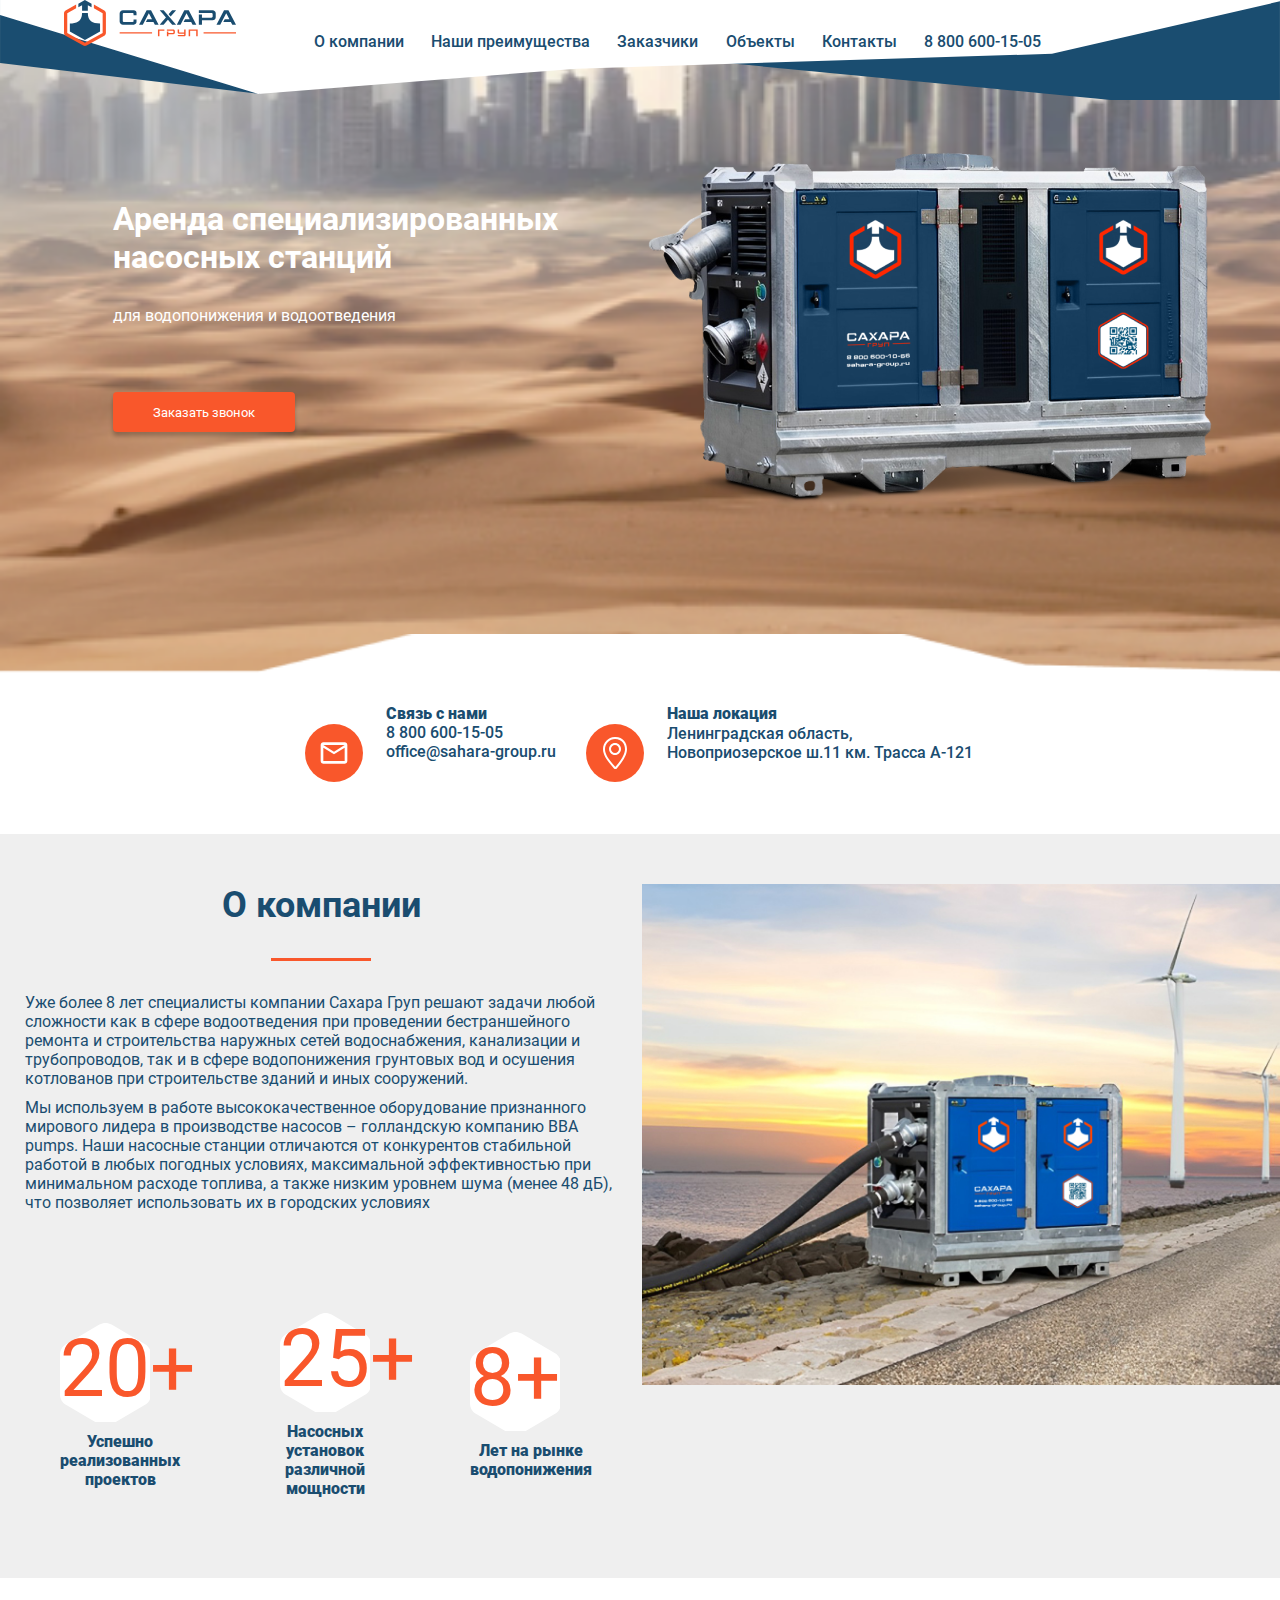
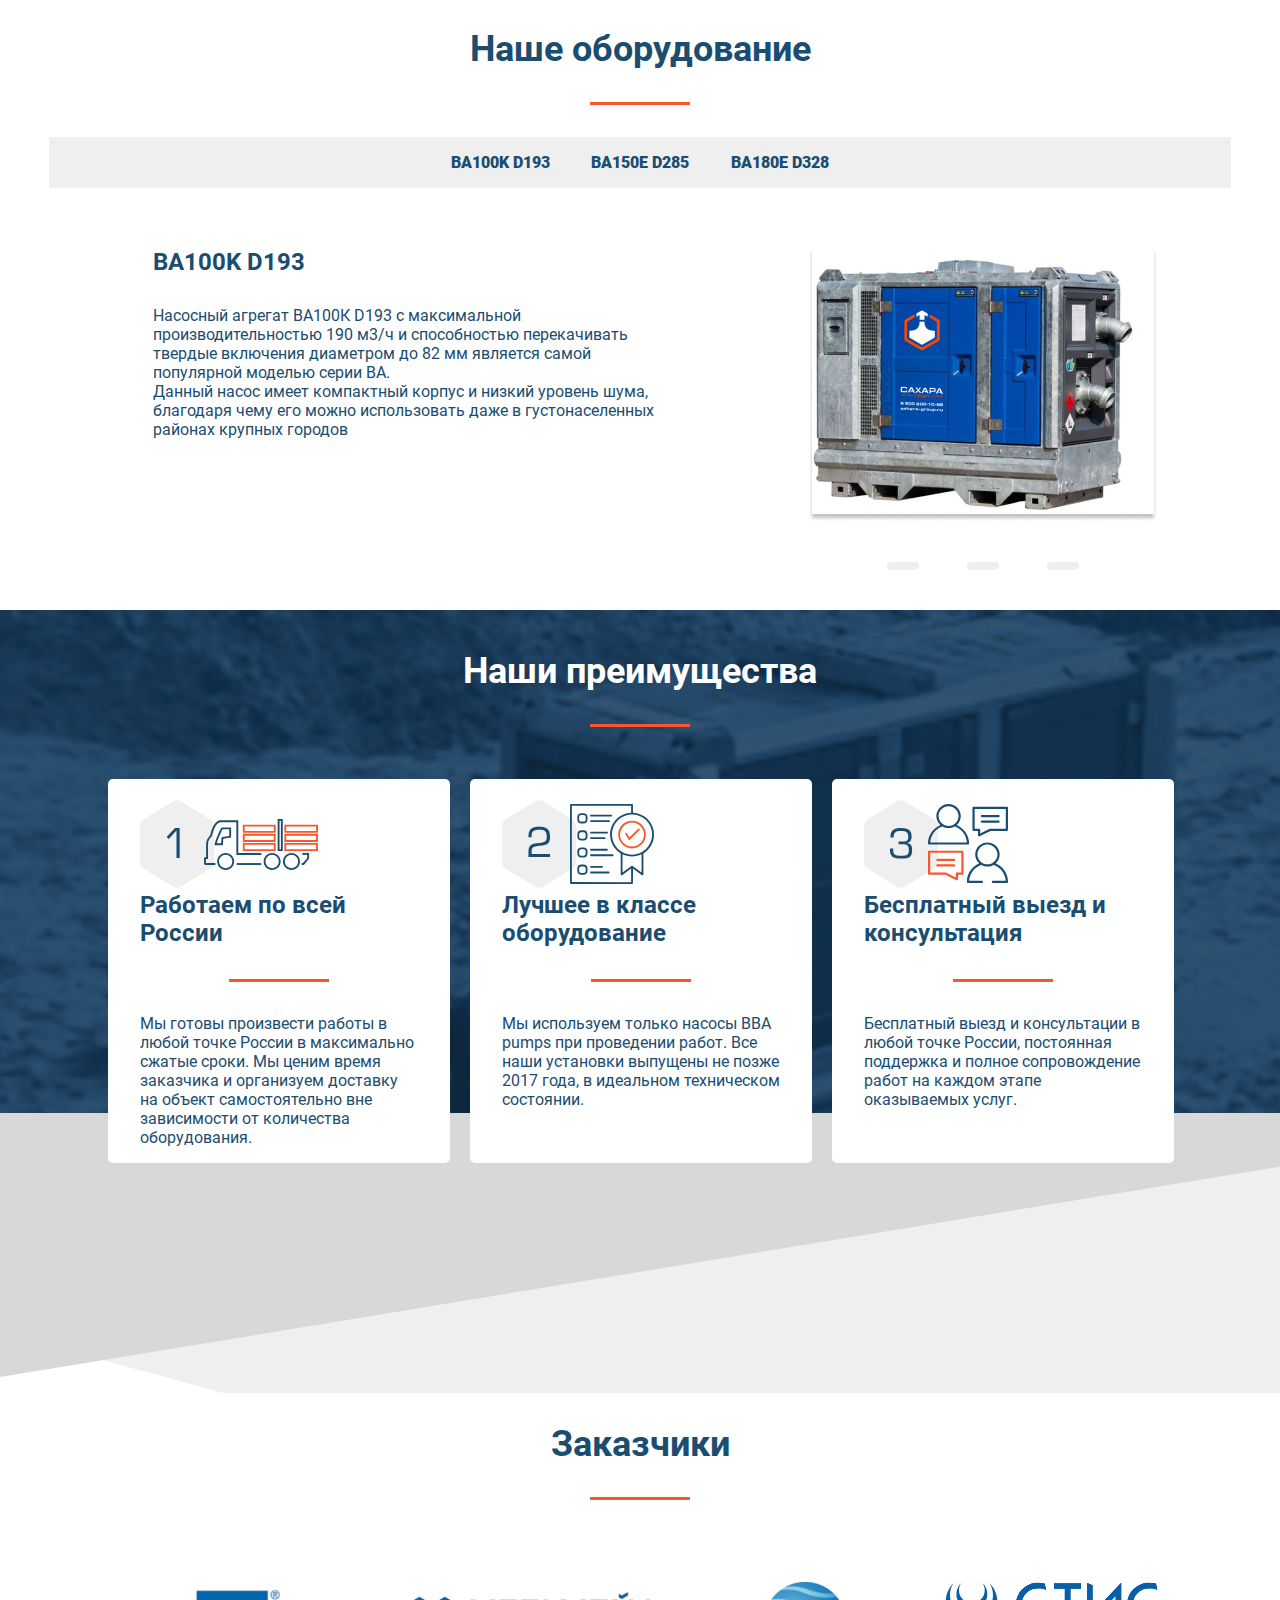
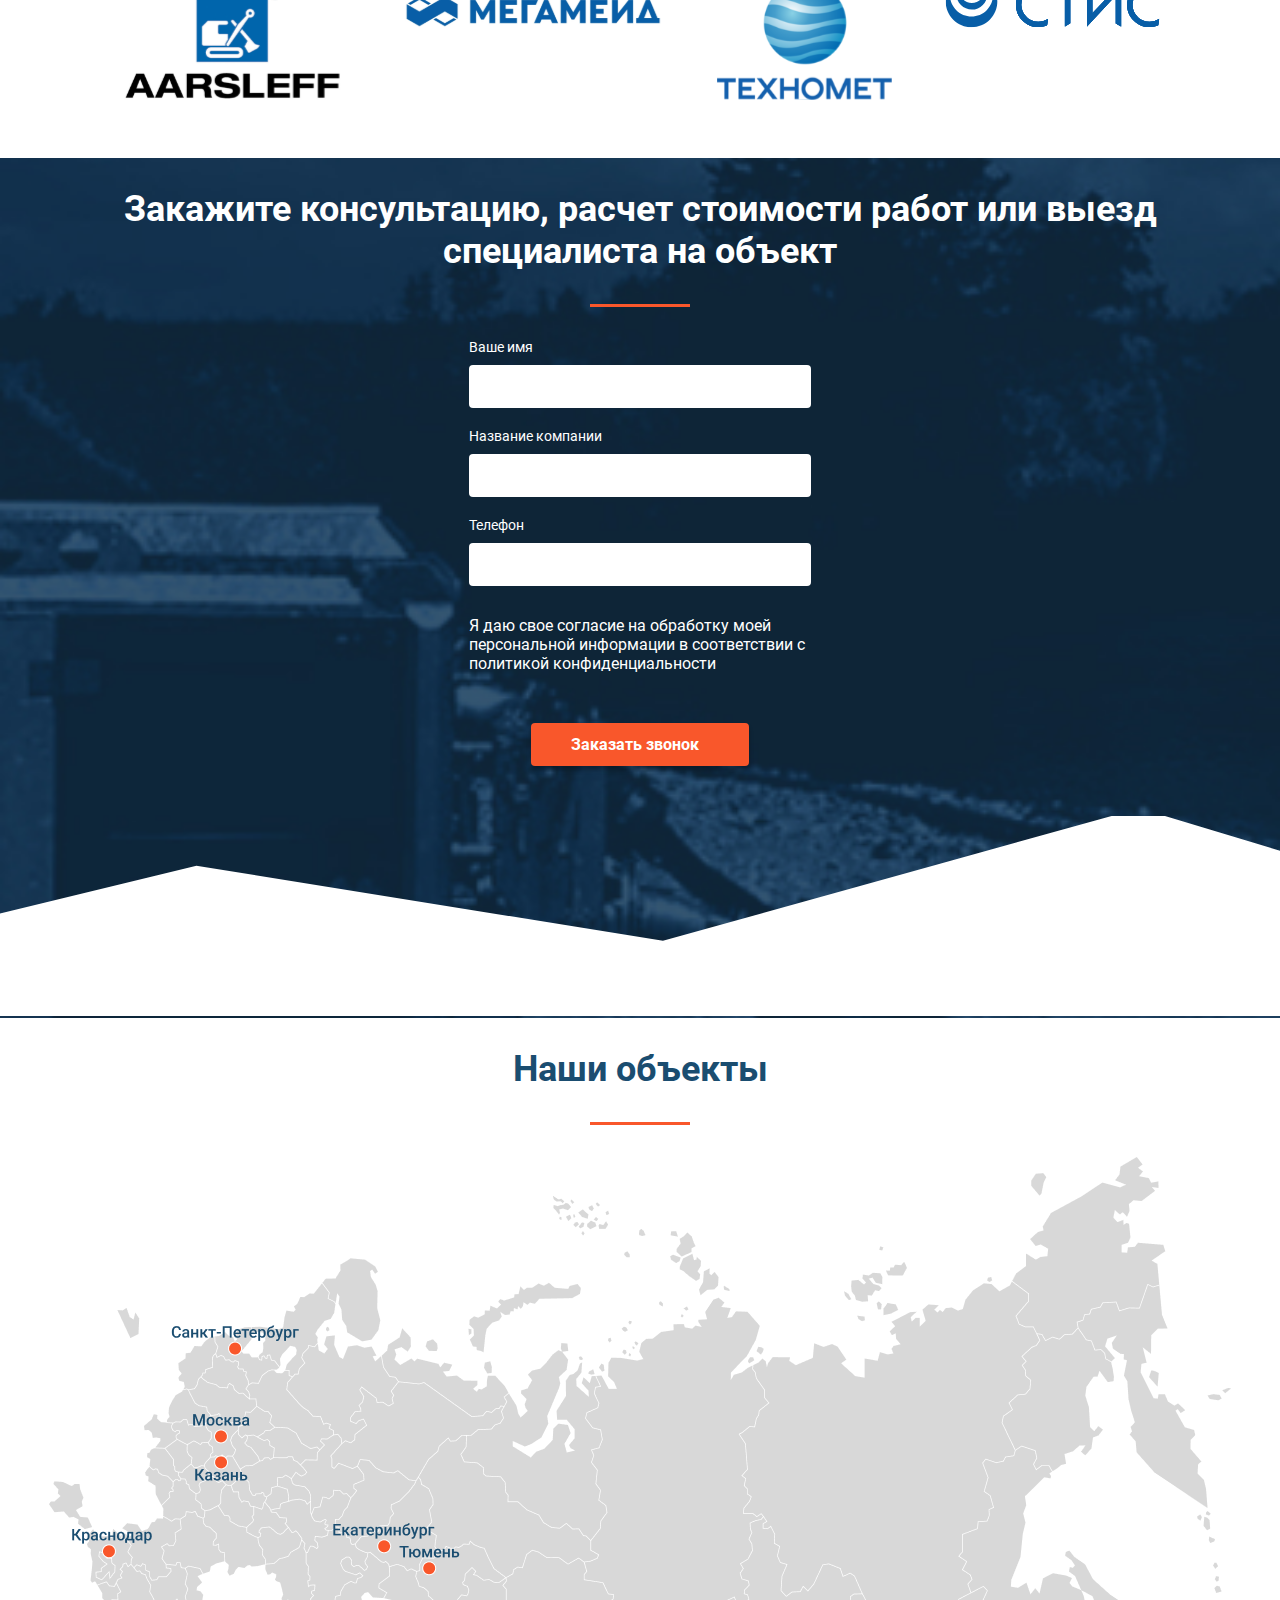
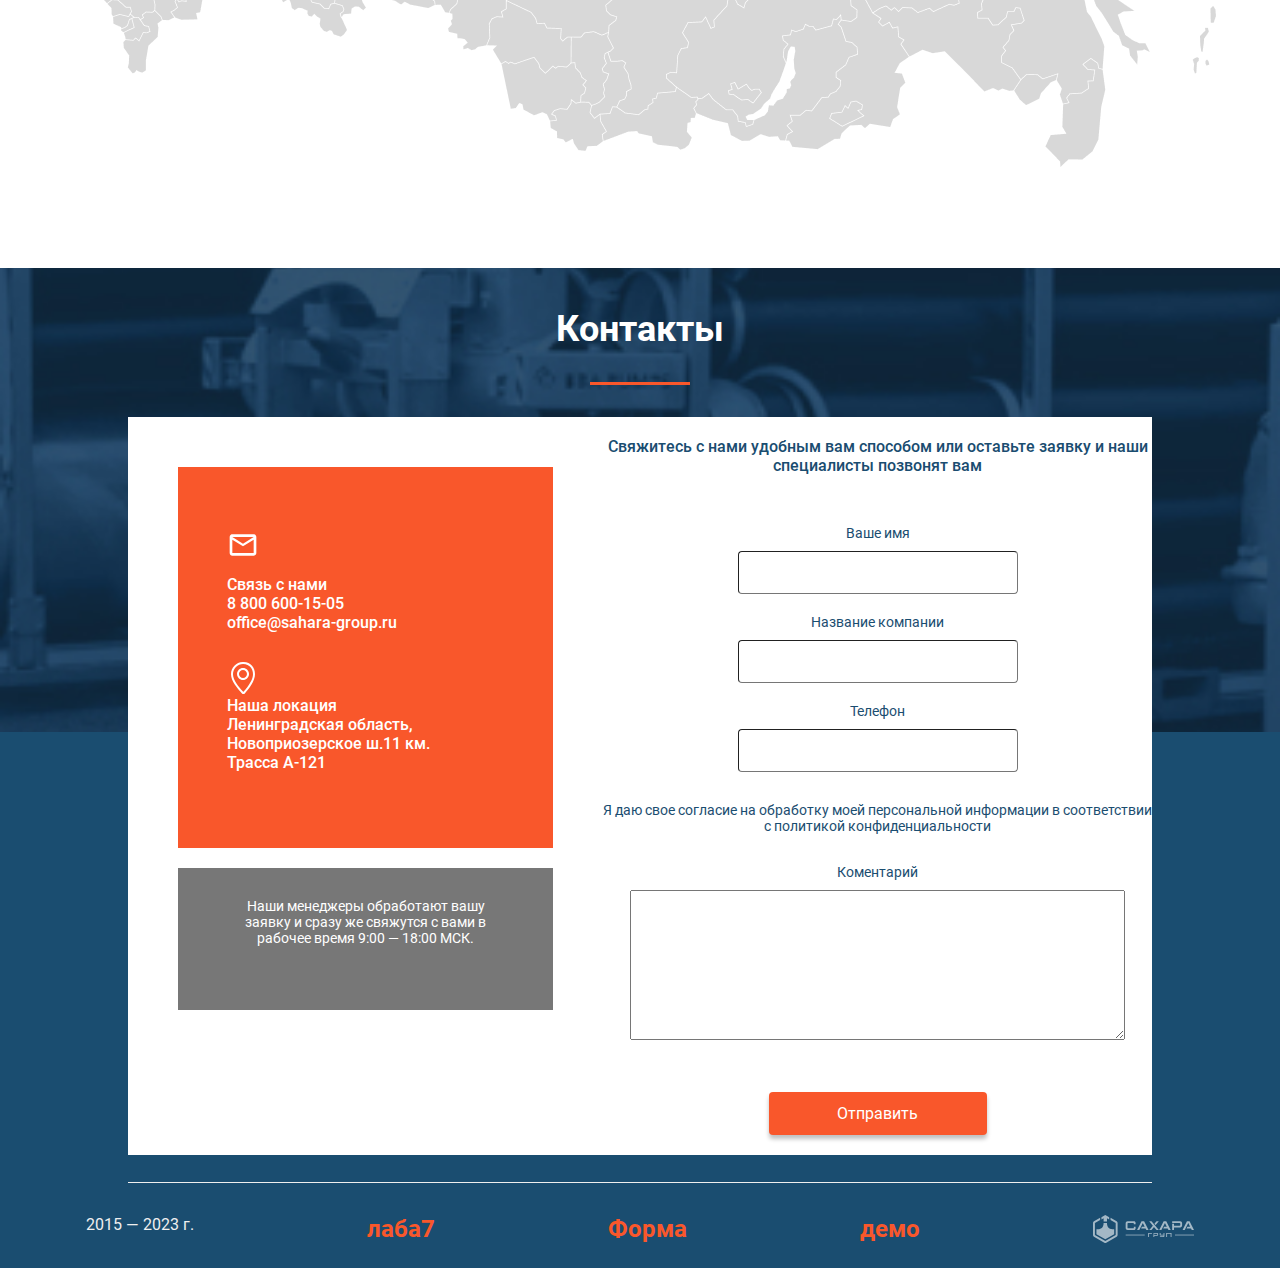
==== commit dbc776d5: "rwd" ====
--- a/index.html
+++ b/index.html
@@ -34,18 +34,21 @@
         <section class="section_1">
             <div class="background">
                 <div class="wrapper">
-                    <div class="section_1_text">
-                        <h1 class="text-white">Аренда специализированных насосных станций </h1>
-                        <p class="text-white">для водопонижения и водоотведения</p>
-                    </div>
-                    <img class="background_Bump" src="./images/Bump 1.png" alt="ups">
+                    <div class="section_1_main">
+                        <div class="section_1_text">
+                            <h1 class="text-white section_title">Аренда специализированных насосных станций </h1>
+                            <p class="text-white">для водопонижения и водоотведения</p>
+                        </div>
+                        <img class="background_Bump1" src="./images/Bump 1.png" alt="ups">
+                        <img class="background_Bump2" src="./images/Bump 2.png" alt="ups">
+                    </div>
                     <button class="button" href="#">Заказать звонок</button>
                 </div>
                 <img src="./images/Graphic1.png" class="background__down">
             </div>
         </section>
-        <section class="section_2">
-            <div class="wrapper">
+        <div class="section_2_wrapper">
+            <section class="section_2">
                 <div class="email">
                     <div class="email_left">
                         <img class="email_img" src="./images/email.svg" alt="ups">
@@ -65,48 +68,48 @@
                         <a class='email_link' href="/">Ленинградская область, Новоприозерское ш.11 км. Трасса А-121</a>
                     </div>
                 </div>
-            </div>
+        </div>
         </section>
         <section class="statistic">
-            <div>
-                <div class="wrapper">
-                    <h2>О компании</h2>
-                    <div class="line"></div>
-                    <p class="text_comp" class="text-white">Уже более 8 лет специалисты компании Сахара Груп решают
-                        задачи любой сложности как в сфере водоотведения
-                        при
-                        проведении бестраншейного ремонта и строительства наружных сетей водоснабжения, канализации и
-                        трубопроводов,
-                        так и в сфере водопонижения грунтовых вод и осушения котлованов при строительстве зданий и иных
-                        сооружений.</p>
-
-                    <p class="text_comp"> Мы используем в работе высококачественное оборудование признанного мирового
-                        лидера в производстве
-                        насосов –
-                        голландскую компанию BBA pumps. Наши насосные станции отличаются от конкурентов стабильной
-                        работой в
-                        любых
-                        погодных условиях, максимальной эффективностью при минимальном расходе топлива, а также низким
-                        уровнем
-                        шума
-                        (менее 48 дБ), что позволяет использовать их в городских условиях</p>
-                    <ul class="statistik_list">
-                        <li class="icon1">
-                            <p class="statistik_num">20+</p>
-                            <p class="statistik_text">Успешно реализованных
-                                проектов</p>
-                        </li>
-                        <li class="icon1">
-                            <p class="statistik_num">25+</p>
-                            <p class="statistik_text">Насосных установок различной мощности</p>
-                        </li>
-                        <li class="icon1">
-                            <p class="statistik_num">8+</p>
-                            <p class="statistik_text">Лет на рынке водопонижения</p>
-                        </li>
-                    </ul>
-                </div>
-                <img class="pic" src="./images/Pic.png" alt="ups">
+            <div class="statistic_wrapper">
+                <div class="statistic_colomn"></div>
+                <h2>О компании</h2>
+                <div class="line"></div>
+                <p class="text_comp" class="text-white">Уже более 8 лет специалисты компании Сахара Груп решают
+                    задачи любой сложности как в сфере водоотведения
+                    при
+                    проведении бестраншейного ремонта и строительства наружных сетей водоснабжения, канализации и
+                    трубопроводов,
+                    так и в сфере водопонижения грунтовых вод и осушения котлованов при строительстве зданий и иных
+                    сооружений.</p>
+
+                <p class="text_comp"> Мы используем в работе высококачественное оборудование признанного мирового
+                    лидера в производстве
+                    насосов –
+                    голландскую компанию BBA pumps. Наши насосные станции отличаются от конкурентов стабильной
+                    работой в
+                    любых
+                    погодных условиях, максимальной эффективностью при минимальном расходе топлива, а также низким
+                    уровнем
+                    шума
+                    (менее 48 дБ), что позволяет использовать их в городских условиях</p>
+                <ul class="statistik_list">
+                    <li class="icon1">
+                        <p class="statistik_num">20+</p>
+                        <p class="statistik_text">Успешно реализованных
+                            проектов</p>
+                    </li>
+                    <li class="icon1">
+                        <p class="statistik_num">25+</p>
+                        <p class="statistik_text">Насосных установок различной мощности</p>
+                    </li>
+                    <li class="icon1">
+                        <p class="statistik_num">8+</p>
+                        <p class="statistik_text">Лет на рынке водопонижения</p>
+                    </li>
+                </ul>
+            </div>
+            <img class="pic" src="./images/Pic.jpg" alt="ups">
         </section>
 
 
@@ -124,20 +127,30 @@
                         <button class="equipment_button_none">BA180E D328</button>
                     </li>
                 </ul>
-                </ul>
-                <h3 class="equipment_name">BA100K D193</h3>
-                <p class="equipment_txt">Насосный агрегат ВА100К D193 с максимальной производительностью 190
-                    м3/ч и способностью перекачивать твердые включения диаметром до 82 мм является самой популярной
-                    моделью серии BA.</p>
-                <p class="equipment_txt">Данный насос имеет компактный корпус и низкий уровень шума, благодаря чему
-                    его можно использовать даже в густонаселенных районах крупных городов</p>
-                <img src="/images/m.jpg" alt="" class="equipment__img">
-                <div class="ser_lines">
-                    <button class="ser_line"></button>
-                    <button class="ser_line"></button>
-                    <button class="ser_line"></button>
-                </div>
-                <ul>
+                <div class="equipment_down">
+
+                    <div class="equipment_txts">
+                        <h3 class="equipment_name">BA100K D193</h3>
+                        <p class="equipment_txt">Насосный агрегат ВА100К D193 с максимальной производительностью 190
+                            м3/ч и способностью перекачивать твердые включения диаметром до 82 мм является самой
+                            популярной
+                            моделью серии BA.</p>
+                        <p class="equipment_txt">Данный насос имеет компактный корпус и низкий уровень шума, благодаря
+                            чему
+                            его можно использовать даже в густонаселенных районах крупных городов</p>
+                    </div>
+                    <div class="equipment_imgs">
+                        <img src="/images/m.jpg" alt="" class="equipment__img">
+                        <div class="ser_lines">
+                            <button class="ser_line"></button>
+                            <button class="ser_line"></button>
+                            <button class="ser_line"></button>
+                        </div>
+                    </div>
+
+                </div>
+
+
             </div>
         </section>
 
@@ -295,10 +308,10 @@
                                                 <div class="contacts_iteam1">
                                                     <h3 class="contacts_link">Наша локация</h3>
                                                     <p class="contacts_iteam_txt">Ленинградская область, Новоприозерское
-                                                    ш.11
-                                                    км.
-                                                    Трасса
-                                                    А-121</p>
+                                                        ш.11
+                                                        км.
+                                                        Трасса
+                                                        А-121</p>
                                                 </div>
                                             </li>
                                         </ul>
@@ -307,7 +320,8 @@
                                 <div class="gray_end">
                                     <div class="gray-wrapper">
                                         <ul class="processing_information">
-                                            <li class="footer_txt_ser text-white">Наши менеджеры обработают вашу заявку и сразу же
+                                            <li class="footer_txt_ser text-white">Наши менеджеры обработают вашу заявку
+                                                и сразу же
                                                 свяжутся с вами в рабочее время 9:00 — 18:00 МСК.</li>
                                         </ul>
                                     </div>
@@ -315,7 +329,8 @@
                             </div>
                             <div class="contacts_right">
                                 <div class="form_end_wrapper">
-                                    <p class="connection_txt">Свяжитесь с нами удобным вам способом или оставьте заявку и
+                                    <p class="connection_txt">Свяжитесь с нами удобным вам способом или оставьте заявку
+                                        и
                                         наши специалисты позвонят вам</p>
                                     <form class='form_end' name="test" method="post" action="input1.php">
                                         <label class="contacts_label"><span class="contacts_txt">Ваше
@@ -324,11 +339,12 @@
                                                 компании</span><input type="text" class="contacts_input"></label>
                                         <label class="contacts_label"><span class="contacts_txt">Телефон</span><input
                                                 type="text" class="contacts_input"></label>
-                                        <p class="footer_txt">Я даю свое согласие на обработку моей персональной информации в
+                                        <p class="footer_txt">Я даю свое согласие на обработку моей персональной
+                                            информации в
                                             соответствии с политикой
                                             конфиденциальности</p>
-                                        
-                                        
+
+
                                     </form>
                                     <div class="form_down">
                                         <label for="koment"><span class="koment1">Коментарий</span>
@@ -336,7 +352,7 @@
                                         </label>
                                         <button href="/" class="button_footer" href="#">Отправить</button>
                                     </div>
-                                    
+
                                 </div>
                             </div>
                         </div>
@@ -344,12 +360,13 @@
                 </div>
 
 
-                
+
                 <div class="footer-line"></div>
                 <div class="footer">
                     <p class="footer_txt_1">2015 — 2023 г.</p>
                     <a href="/grid.html" class="">лаба7</a>
                     <a href="/form.html">Форма</a>
+                    <a href="/demo.html">демо</a>
                     <img class="footer_pic" src="/images/Logo_footer.svg" alt="лого компании">
                 </div>
             </div>
--- a/css/style.css
+++ b/css/style.css
@@ -169,7 +169,7 @@
     box-sizing: border-box;
     margin: 0;
     padding: 0;
-    font-family: 'Roboto';
+    font-family: 'Roboto', sans-serif;
 }
 
 
@@ -178,6 +178,14 @@
 
 
 .wrapper {
+    max-width: 342px;
+    margin: 0 auto;
+}
+.section_2_wrapper {
+    max-width: 342px;
+    margin: 0 auto;
+}
+.statistic_wrapper {
     max-width: 342px;
     margin: 0 auto;
 }
@@ -193,6 +201,10 @@
     margin-bottom: 3.2rem;
     margin-top: 3.2rem;
 }
+line:hover {
+    transition: all 1s ease-out;
+    background-color: var(--ser-color);
+}
 .header__logo {
     padding-left: 30px;
     padding-top: 30px;
@@ -221,6 +233,11 @@
     color: var(--main-color)
 
 }
+a {
+    font-size: 2.4rem;
+    font-weight: 700;
+    color: var(--orange-color)
+}
 
 p {
     font-weight: 400;
@@ -232,6 +249,26 @@
 
 a {
     text-decoration: none
+}
+::selection {
+    background:var(--main-color); /
+    }
+button:hover {
+    color: var(--orange-color);
+    background-color: var(--white-color);
+    transition: all 1s ease-out;
+}
+button:active {
+    color: var(--orange-color);
+    background-color: var(--white-color);
+}
+a:active {
+    color:var(--orange-color);
+    font-size: 200%;
+}
+button:focus {
+    color: var(--orange-color);
+    background-color: var(--white-color);
 }
 
 .black-text {
@@ -290,6 +327,9 @@
 .section_1_text {
     padding-top: 170px;
 }
+.section_title {
+    margin-top: 3rem;
+}
 .background {
     display: flex;
     justify-content: center;
@@ -300,7 +340,8 @@
     background-size: cover;
     background-position: center top -10rem;
 }
-.background_Bump {
+
+.background_Bump1 {
     margin-top: 20%;
     margin-bottom: 10%;
 }
@@ -309,19 +350,19 @@
     position: relative;
     width: 100%;
     height: 7rem;
-    margin-top: 2rem;
+    margin-top: 3rem;
 }
 .button {
-    font-family: Roboto;
     border: none;
     color: var(--white-color);
     display: block;
+    margin-left: 5rem;
     padding: 12px 40px;
-    margin: 0 auto;
     border-radius: 4px;
     background: var(--orange-color);
     box-shadow: 0px 4px 4px 0px rgba(0, 0, 0, 0.25);
     margin-bottom: 52px;
+    height: 4rem;
 }
 .button_1 {
     border: none;
@@ -360,10 +401,21 @@
 .statistik_list {
     list-style-type:none;
     padding-bottom: 3rem;
+    display: flex; 
+    justify-content: center; 
+    align-items: center; 
+    flex-direction: column; 
+    margin-left: 3rem;
+    
+
 }
 .icon1 {
+    display: flex;
+    flex-direction: column;
+    max-width: 20rem;
     margin-top: 3rem;
-}
+    text-align: center;
+}   
 .pic {
    width: 100%;
    margin: 0px;
@@ -400,7 +452,7 @@
     background-color: var(--orange-color);
     color: var(--white-color);
 }
-.
+
 .equipment_button_none{
     display: none;
     font-size: 1.6rem;
@@ -425,6 +477,7 @@
 }
 .ser_line:hover {
     background-color: var(--orange-color);
+    transition: all 1s ease-out;
 }
 .blue{
     background-color:var(--main-color);
@@ -506,7 +559,7 @@
     font-size: 1.6rem;
     font-weight: 900;
     color: var(--main-color);
-    margin-bottom: 5rem;
+    text-align: center;
 
    
 }
@@ -516,7 +569,7 @@
     text-align:center;
     width: 9rem;
     height: 10rem;
-    margin-top: 1rem;
+    margin-top: 0;
     margin-bottom: 1rem;
     background-image: url(../images/Star11.svg);
 }
@@ -823,6 +876,9 @@
         border: none;
     
     }
+    .background_Bump2 {
+        display: none;
+    }
     
 }
 @media (min-width: 1024px) {
@@ -831,8 +887,101 @@
         margin: 0 auto;
 
     }
+
+    .header_links {
+        display: flex;
+        flex-flow: row nowrap;
+        justify-content: space-around;
+        max-width: 59%;
+        margin-left: 30rem;
+    }
+    .header_link {
+        color:var(--main-color);
+        font-weight: 500;
+        font-size: 1.6rem;
+    }
+    .statistik_num {
+        font-size: 8rem;
+    }
+    .header_link:hover {
+        color: var(--orange-color);
+        transition: all 1s ease-out;
+    }
+    .section_2_wrapper {
+        max-width: 70rem;
+    }
+    .section_1_main {
+        display: flex;
+        flex-flow: row nowrap;
+    }
+    .background {
+        background-position: center top -40rem;
+        bac
+    }
+    .background__down {
+        margin-top: 15rem;
+    }
+    .background_Bump1 {
+        display: none;
+    }
+    .section_title {
+        text-align: left;
+    }
+    .section_1_text {
+        max-width: 51.5rem;
+        display: flex;
+        flex-direction: column;
+        gap: 3rem;
+        margin-left: 5rem;
+    }
+    .background_Bump2 {
+        margin-top: 15rem;
+    }
+    .button {
+        position: relative;
+        margin-top: -15rem;
+        margin-left: 5rem;
+    }
+    .statistic_wrapper {
+        max-width: 700px;
+        margin: 0 auto;
+    }
+    .icon1 {
+        margin:5rem;
+    }
+    .section_2 {
+        display: flex;
+        flex-direction: row;
+        justify-content: space-around;
+    }
+    .email_link {
+        max-width: 30.8rem;
+    }
     .header_button{
         display: none;
+    }
+    .equipment_button_none{
+        width: 138px;
+        height: 51px;
+        margin-right: 0;
+        padding-right: 0;
+        border: none;
+        background: none;
+        vertical-align: middle;
+        color: var(--white-colorr);
+        font-size: 16px;
+        font-weight: 900;
+    }
+    .equipment_button_none:hover {
+        background-color: var(--orange-color);
+        color: var(--white-color);
+        transition: all 1s ease-out;
+    }
+    .equipment_list {
+        max-width: 120rem;
+        margin: 0 auto;
+        text-align: center;
+
     }
     .advantage_list {
         display: flex;
@@ -1018,4 +1167,39 @@
     .contacts_iteam {
     text-align: left;
     }
+    .equipment_down {
+        display: flex;
+        flex-flow: wrap;
+        justify-content: space-around;
+        margin-top: 6rem;
+    }
+    .equipment_txt {
+        max-width: 50.8rem;
+    }
+    .equipment_txts {
+        display: flex;
+        flex-direction: column;
+        margin-left: 3rem;
+    }
+    .equipment_imgs {
+        display: flex;
+        flex-direction: column;
+    }
+    .statistik_list {
+        display: flex;
+        flex-direction: row;
+        flex-wrap:nowrap;
+        justify-content: space-around;
+        margin-top: 5rem;
+        margin-left: 1rem;
+    }
+    .statistic {
+        display: flex;
+        flex-direction: row;
+    }
+    .pic {
+        width: 60%;
+        height: 50%;
+        
+    }  
 }   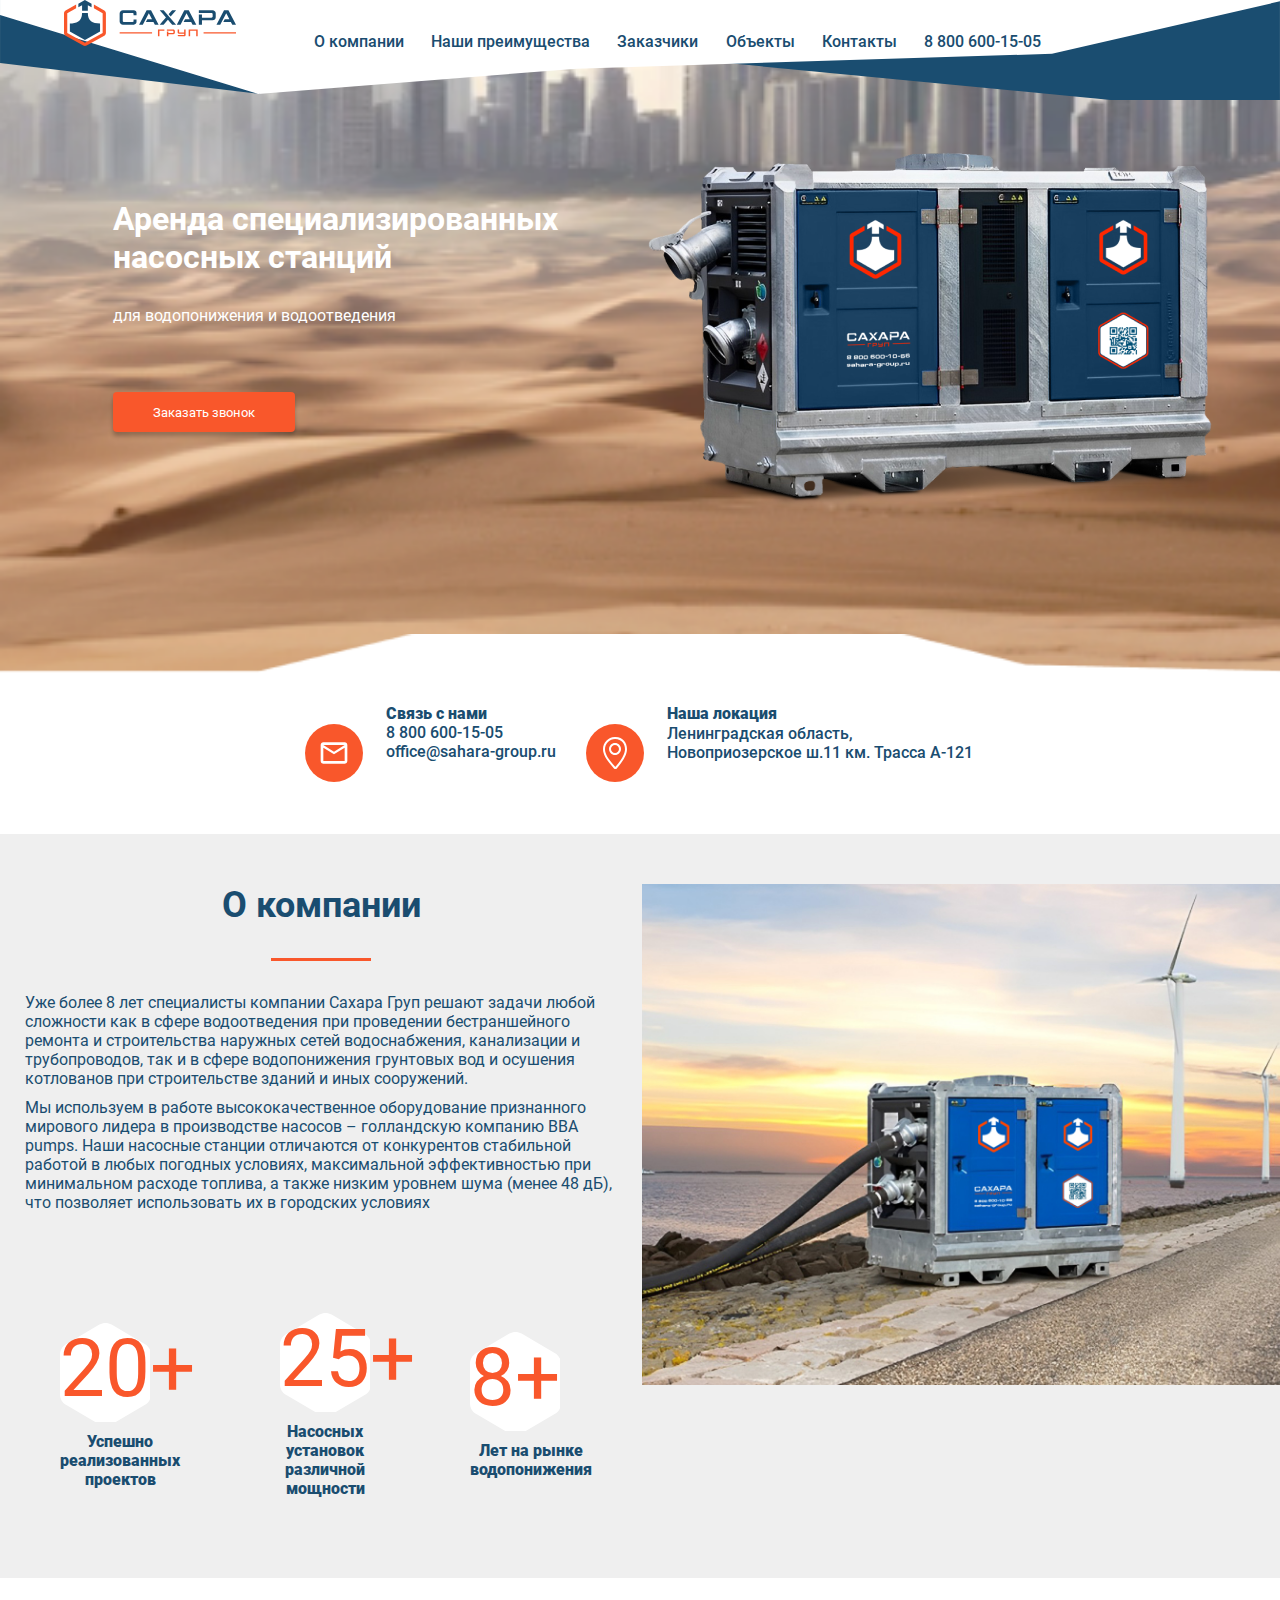
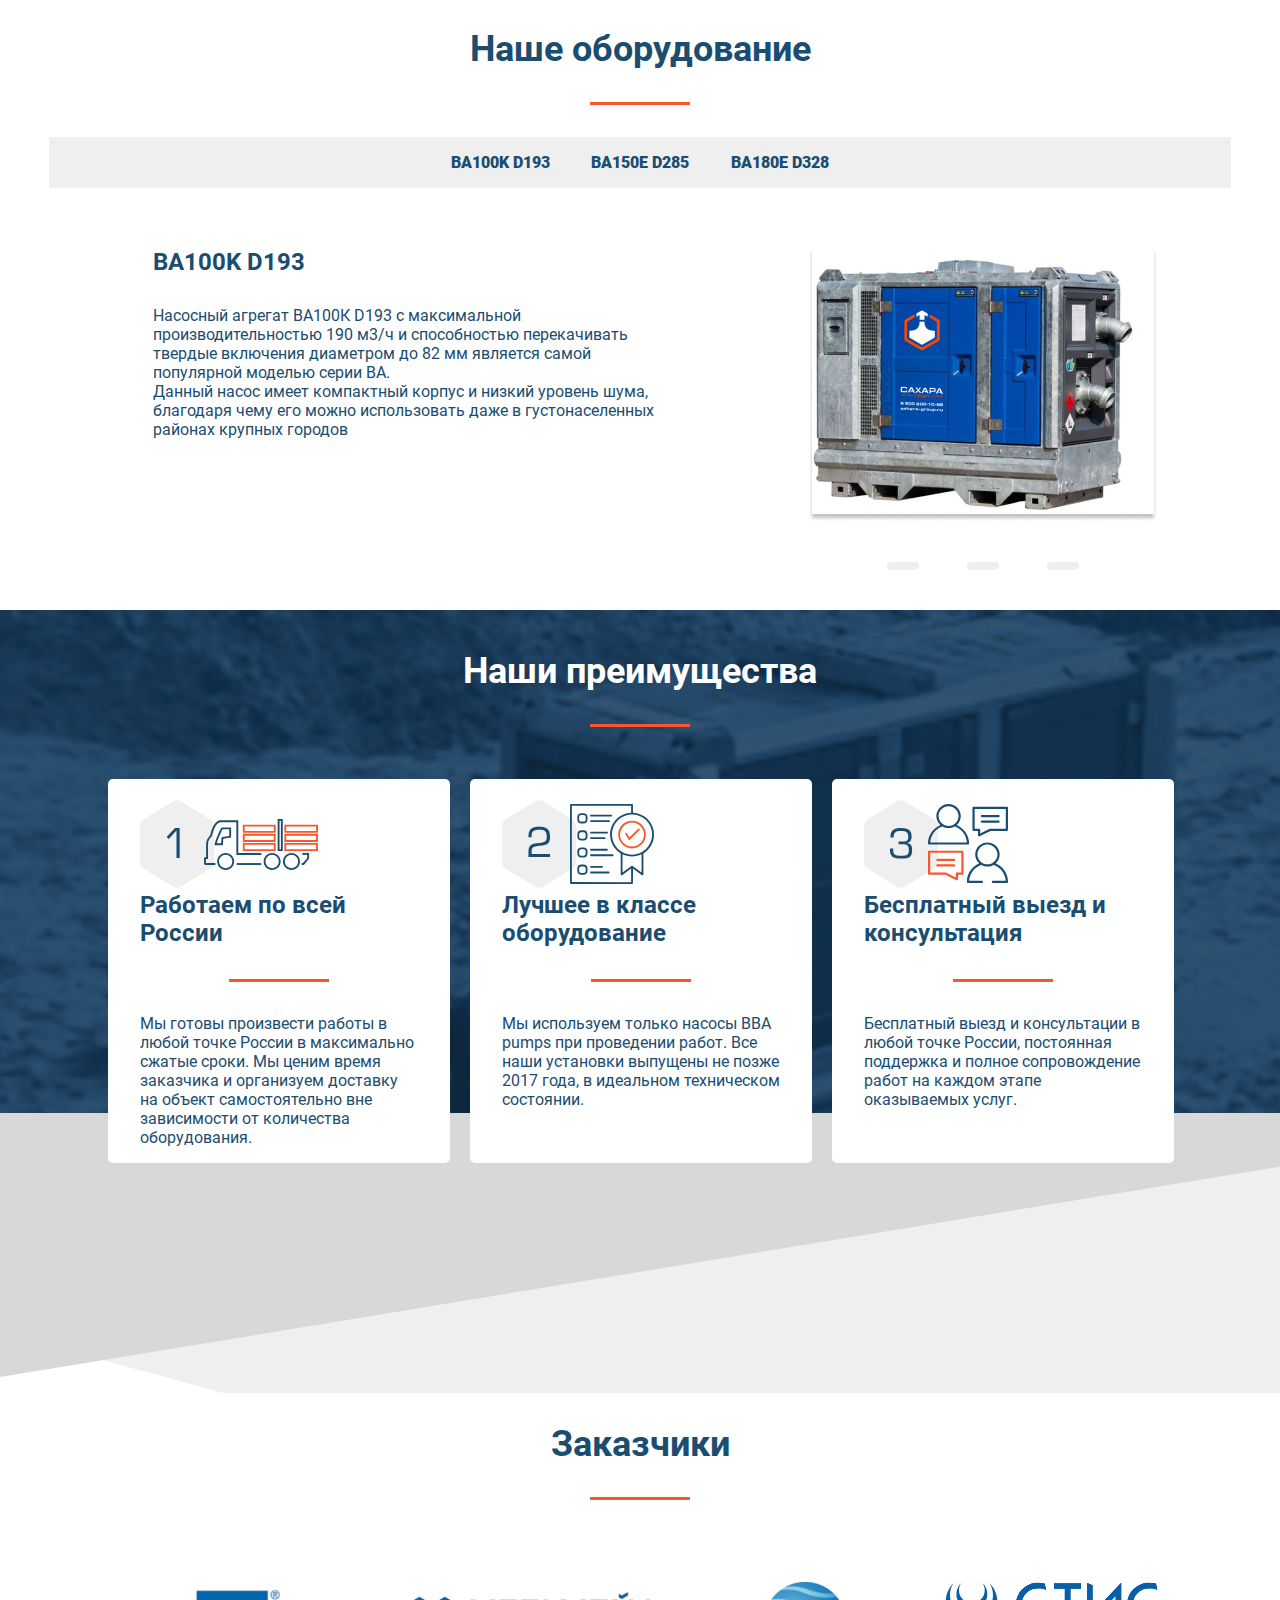
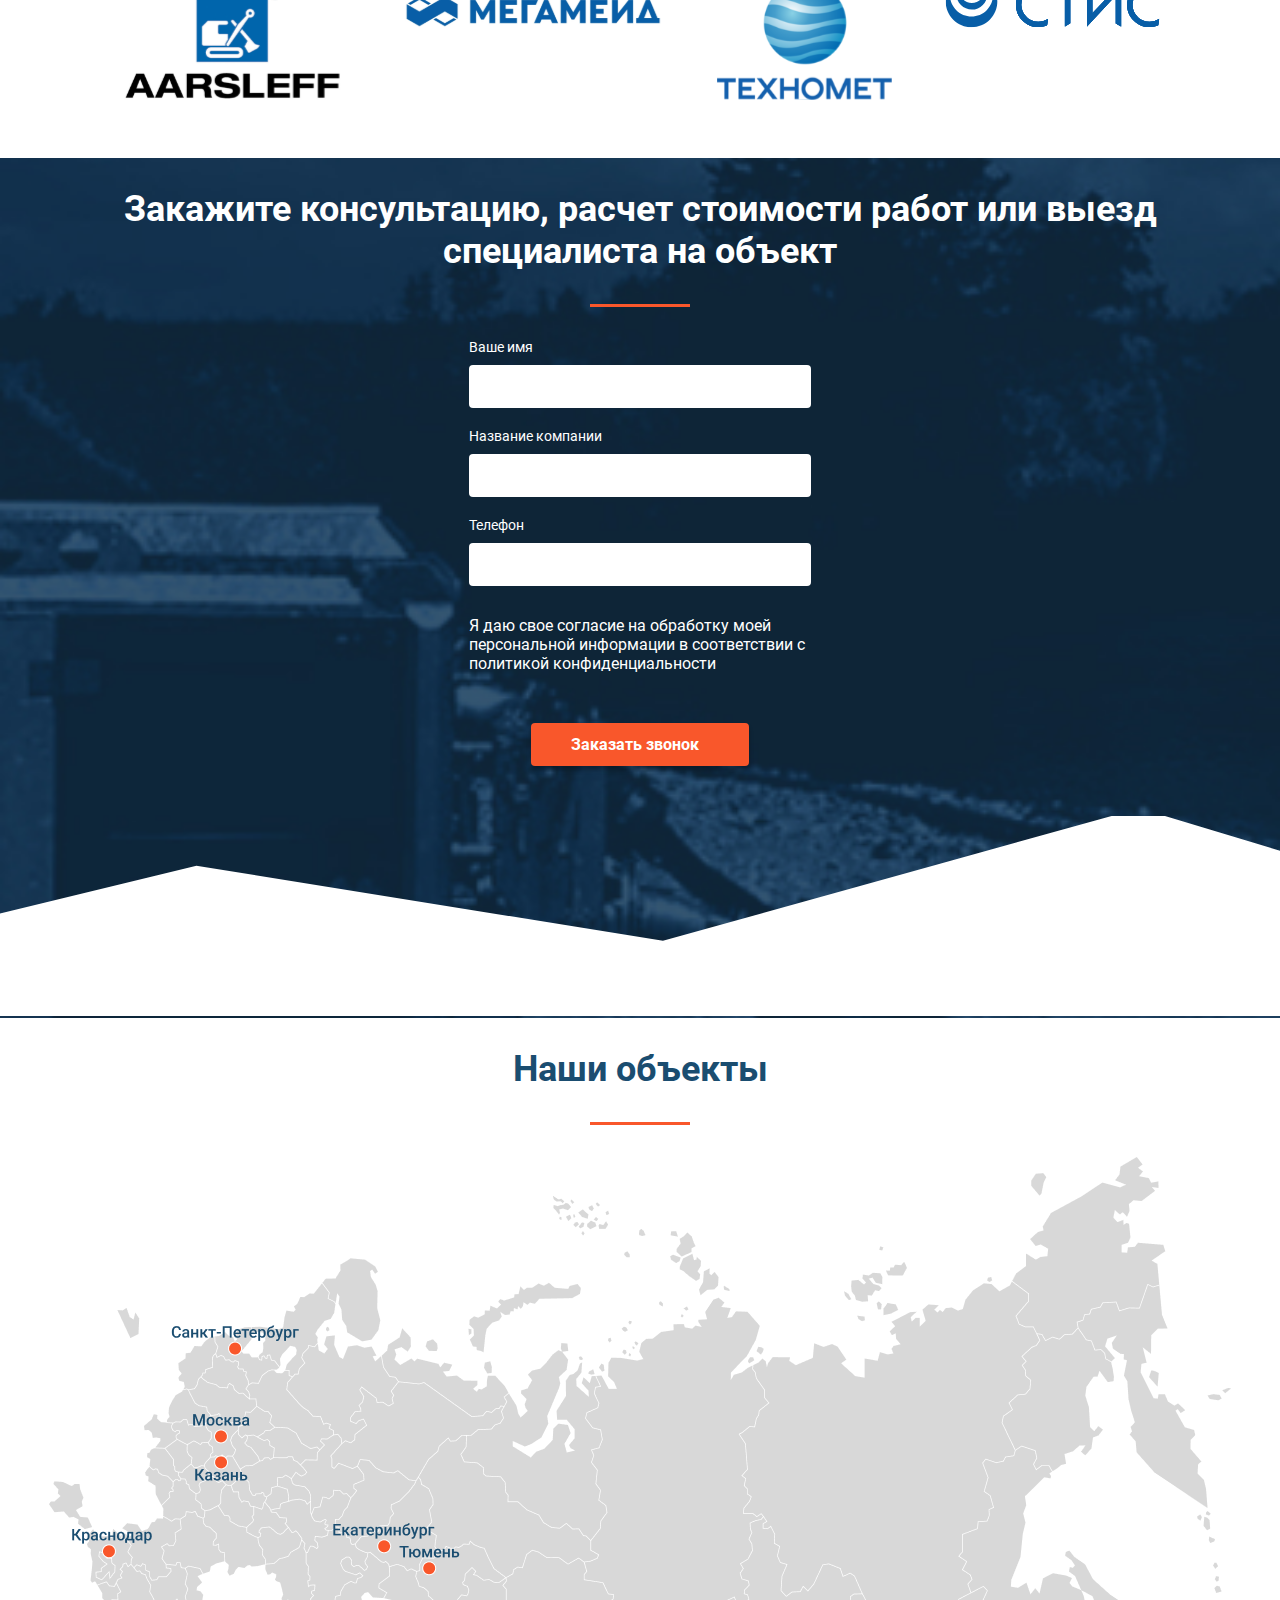
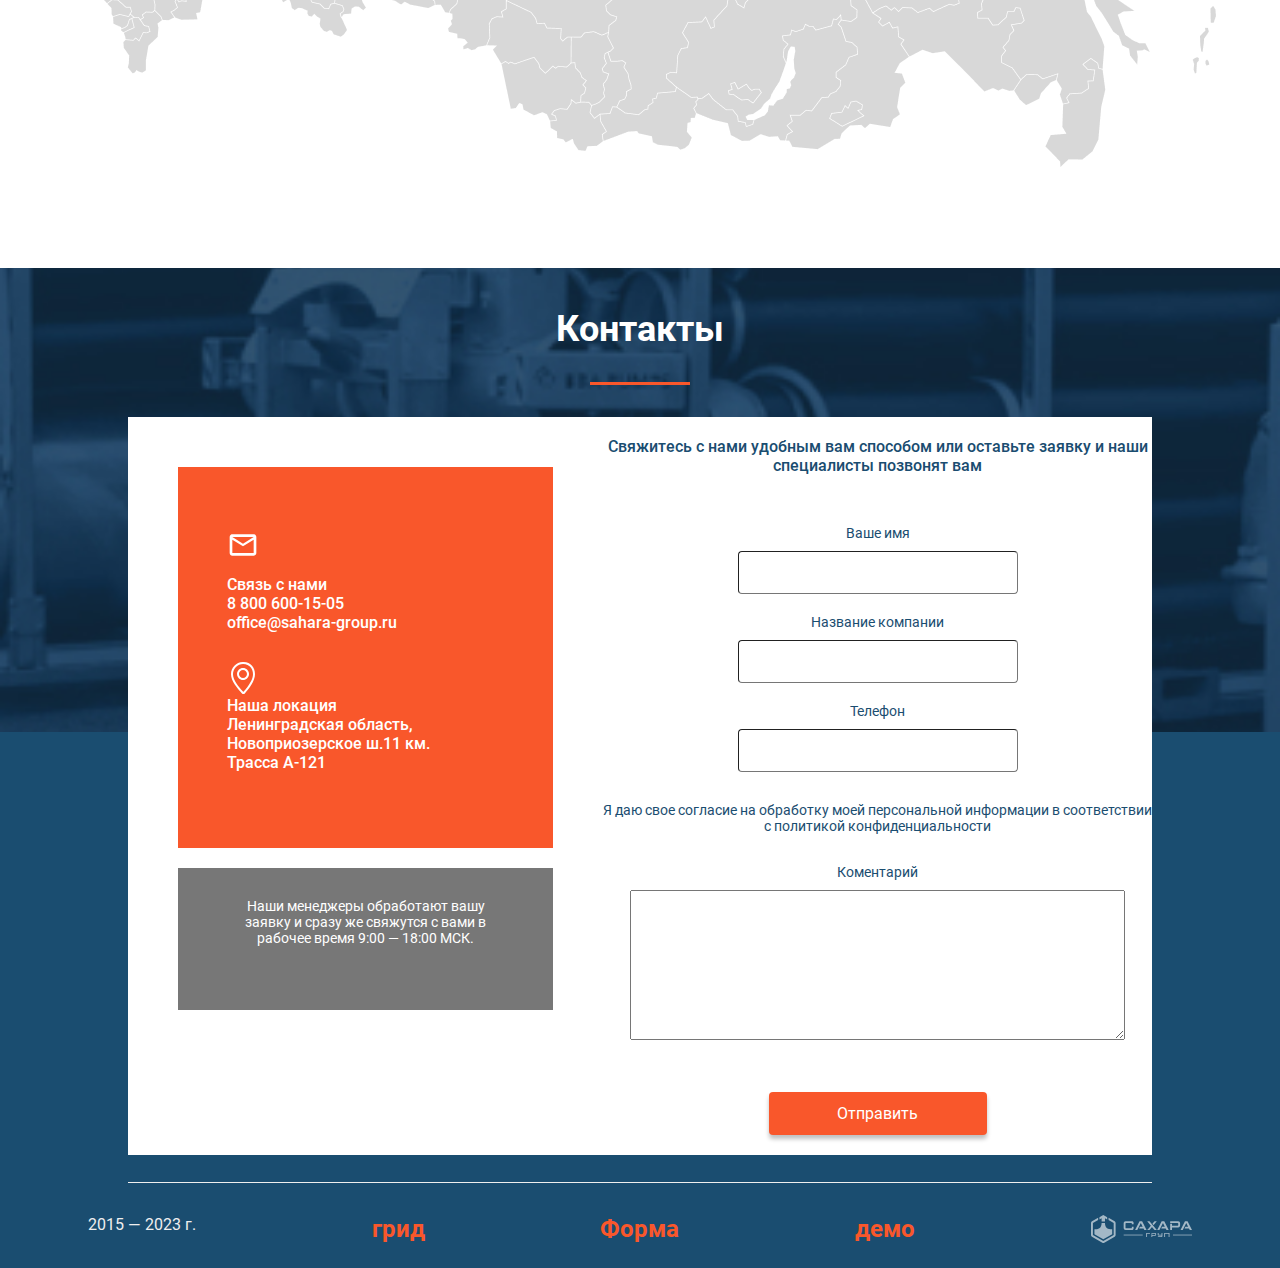
==== commit e927f837: "last commit" ====
--- a/index.html
+++ b/index.html
@@ -18,15 +18,15 @@
                 </a>
                 <button class="header_button">
                     <img src="./images/Menu.svg" alt="'ups">
-                </button>
+                </button><span class="sr-only">кнопка меню</span>
             </div>
             <div class="header_links">
-                <a href="/" class="header_link ">О компании</a>
-                <a href="/" class="header_link ">Наши преимущества</a>
-                <a href="/" class="header_link ">Заказчики</a>
-                <a href="/" class="header_link ">Объекты</a>
-                <a href="/" class="header_link ">Контакты</a>
-                <a href="/" class="header_link ">8 800 600-15-05</a>
+                <a href="/" class="header_link ">О компании</a><span class="sr-only">ссылка о компании</span>
+                <a href="/" class="header_link ">Наши преимущества</a><span class="sr-only">ссылка наши преимущества</span>
+                <a href="/" class="header_link ">Заказчики</a><span class="sr-only">ссылка заказчики</span>
+                <a href="/" class="header_link ">Объекты</a><span class="sr-only">ссылка объекты</span>
+                <a href="/" class="header_link ">Контакты</a><span class="sr-only">ссылка контакты</span>
+                <a href="/" class="header_link ">8 800 600-15-05</a><span class="sr-only">ссылка номер</span>
             </div>
         </section>
     </header>
@@ -42,7 +42,7 @@
                         <img class="background_Bump1" src="./images/Bump 1.png" alt="ups">
                         <img class="background_Bump2" src="./images/Bump 2.png" alt="ups">
                     </div>
-                    <button class="button" href="#">Заказать звонок</button>
+                    <button class="button" href="#">Заказать звонок</button><span class="sr-only">кнопка звонок</span>
                 </div>
                 <img src="./images/Graphic1.png" class="background__down">
             </div>
@@ -55,8 +55,8 @@
                     </div>
                     <div class="email_reight">
                         <h3 class="email_text">Cвязь с нами</h3>
-                        <a class="email_link" href="tel:8 800 600-15-05">8 800 600-15-05</a>
-                        <a class="email_link" href="mailto:office@sahara-group.ru">office@sahara-group.ru</a>
+                        <a class="email_link" href="tel:8 800 600-15-05">8 800 600-15-05</a><span class="sr-only">ссылка номер</span>
+                        <a class="email_link" href="mailto:office@sahara-group.ru">office@sahara-group.ru</a><span class="sr-only">ссылка почта</span>
                     </div>
                 </div>
                 <div class="location">
@@ -65,7 +65,7 @@
                     </div>
                     <div class="location_reight">
                         <h3 class="email_text">Наша локация</h3>
-                        <a class='email_link' href="/">Ленинградская область, Новоприозерское ш.11 км. Трасса А-121</a>
+                        <a class='email_link' href="/">Ленинградская область, Новоприозерское ш.11 км. Трасса А-121</a><span class="sr-only">ссылка адрес</span>
                     </div>
                 </div>
         </div>
@@ -120,11 +120,11 @@
                 <div class="line"></div>
                 <ul class="equipment_list">
                     <li>
-                        <button class="equipment_button">BA100K D193</button>
-                        <button class="equipment_button">BA150E D285</button>
-                        <button class="equipment_button">BA180E D328</button>
-                        <button class="equipment_button_none">BA180E D328</button>
-                        <button class="equipment_button_none">BA180E D328</button>
+                        <button class="equipment_button">BA100K D193</button><span class="sr-only">кнопка BA100K D193</span>
+                        <button class="equipment_button">BA150E D285</button><span class="sr-only">кнопка BA150E D285</span>
+                        <button class="equipment_button">BA180E D328</button><span class="sr-only">кнопка BA180E D328</span>
+                        <button class="equipment_button_none">BA180E D328</button><span class="sr-only">кнопка BA180E D328</span>
+                        <button class="equipment_button_none">BA180E D328</button><span class="sr-only">кнопка BA180E D328</span>
                     </li>
                 </ul>
                 <div class="equipment_down">
@@ -142,9 +142,9 @@
                     <div class="equipment_imgs">
                         <img src="/images/m.jpg" alt="" class="equipment__img">
                         <div class="ser_lines">
-                            <button class="ser_line"></button>
-                            <button class="ser_line"></button>
-                            <button class="ser_line"></button>
+                            <button class="ser_line"></button><span class="sr-only">переключить</span>
+                            <button class="ser_line"></button><span class="sr-only">переключить</span>
+                            <button class="ser_line"></button><span class="sr-only">переключить</span>
                         </div>
                     </div>
 
@@ -250,7 +250,7 @@
                         <p class="consultation_down text-white">Я даю свое согласие на обработку моей персональной
                             информации в соответствии с политикой
                             конфиденциальности</p>
-                        <a href="/" class="button_1" href="#">Заказать звонок</a>
+                        <a href="/" class="button_1" href="#">Заказать звонок</a><span class="sr-only">ссылка звонок</span>
                     </form>
                 </div>
             </div>
@@ -298,8 +298,8 @@
                                                     class="contacts_img">
                                                 <div class="contacts_iteam1">
                                                     <h3 class="contacts_link">Связь с нами</h3>
-                                                    <a href="" class="contacts_link">8 800 600-15-05</a>
-                                                    <a href="" class="contacts_link">office@sahara-group.ru</a>
+                                                    <a href="" class="contacts_link">8 800 600-15-05</a><span class="sr-only">ссылка номер</span>
+                                                    <a href="" class="contacts_link">office@sahara-group.ru</a><span class="sr-only">ссылка почта</span>
                                                 </div>
                                             </li>
                                             <li class="contacts_iteam">
@@ -350,7 +350,7 @@
                                         <label for="koment"><span class="koment1">Коментарий</span>
                                             <textarea class="form_tekstarea" id="koment" type="text"></textarea>
                                         </label>
-                                        <button href="/" class="button_footer" href="#">Отправить</button>
+                                        <button href="/" class="button_footer" href="#">Отправить</button><span class="sr-only">кнопка отправить</span>
                                     </div>
 
                                 </div>
@@ -364,9 +364,9 @@
                 <div class="footer-line"></div>
                 <div class="footer">
                     <p class="footer_txt_1">2015 — 2023 г.</p>
-                    <a href="/grid.html" class="">лаба7</a>
-                    <a href="/form.html">Форма</a>
-                    <a href="/demo.html">демо</a>
+                    <a href="/grid.html" class="">грид</a><span class="sr-only">ссылка грид</span>
+                    <a href="/form.html">Форма</a><span class="sr-only">ссылка форма</span>
+                    <a href="/demo.html">демо</a><span class="sr-only">ссылка демо</span>
                     <img class="footer_pic" src="/images/Logo_footer.svg" alt="лого компании">
                 </div>
             </div>
--- a/css/style.css
+++ b/css/style.css
@@ -238,6 +238,18 @@
     font-weight: 700;
     color: var(--orange-color)
 }
+.sr-only {
+    position: absolute;
+    width: 1px;
+    height: 1px;
+    padding: 0;
+    margin: -1px;
+    overflow: hidden;
+    clip: rect(0, 0, 0, 0);
+    white-space: nowrap;
+    border-width: 0;
+  }
+
 
 p {
     font-weight: 400;
@@ -250,13 +262,16 @@
 a {
     text-decoration: none
 }
+a:hover {
+    color: #777;
+}
 ::selection {
     background:var(--main-color); /
     }
 button:hover {
     color: var(--orange-color);
     background-color: var(--white-color);
-    transition: all 1s ease-out;
+    transition: all 0.1s ease-out;
 }
 button:active {
     color: var(--orange-color);
@@ -265,6 +280,10 @@
 a:active {
     color:var(--orange-color);
     font-size: 200%;
+}
+.button_1:hover {
+    background-color: var(--white-color);
+    color: var(--orange-color);
 }
 button:focus {
     color: var(--orange-color);
@@ -916,7 +935,7 @@
     }
     .background {
         background-position: center top -40rem;
-        bac
+        
     }
     .background__down {
         margin-top: 15rem;
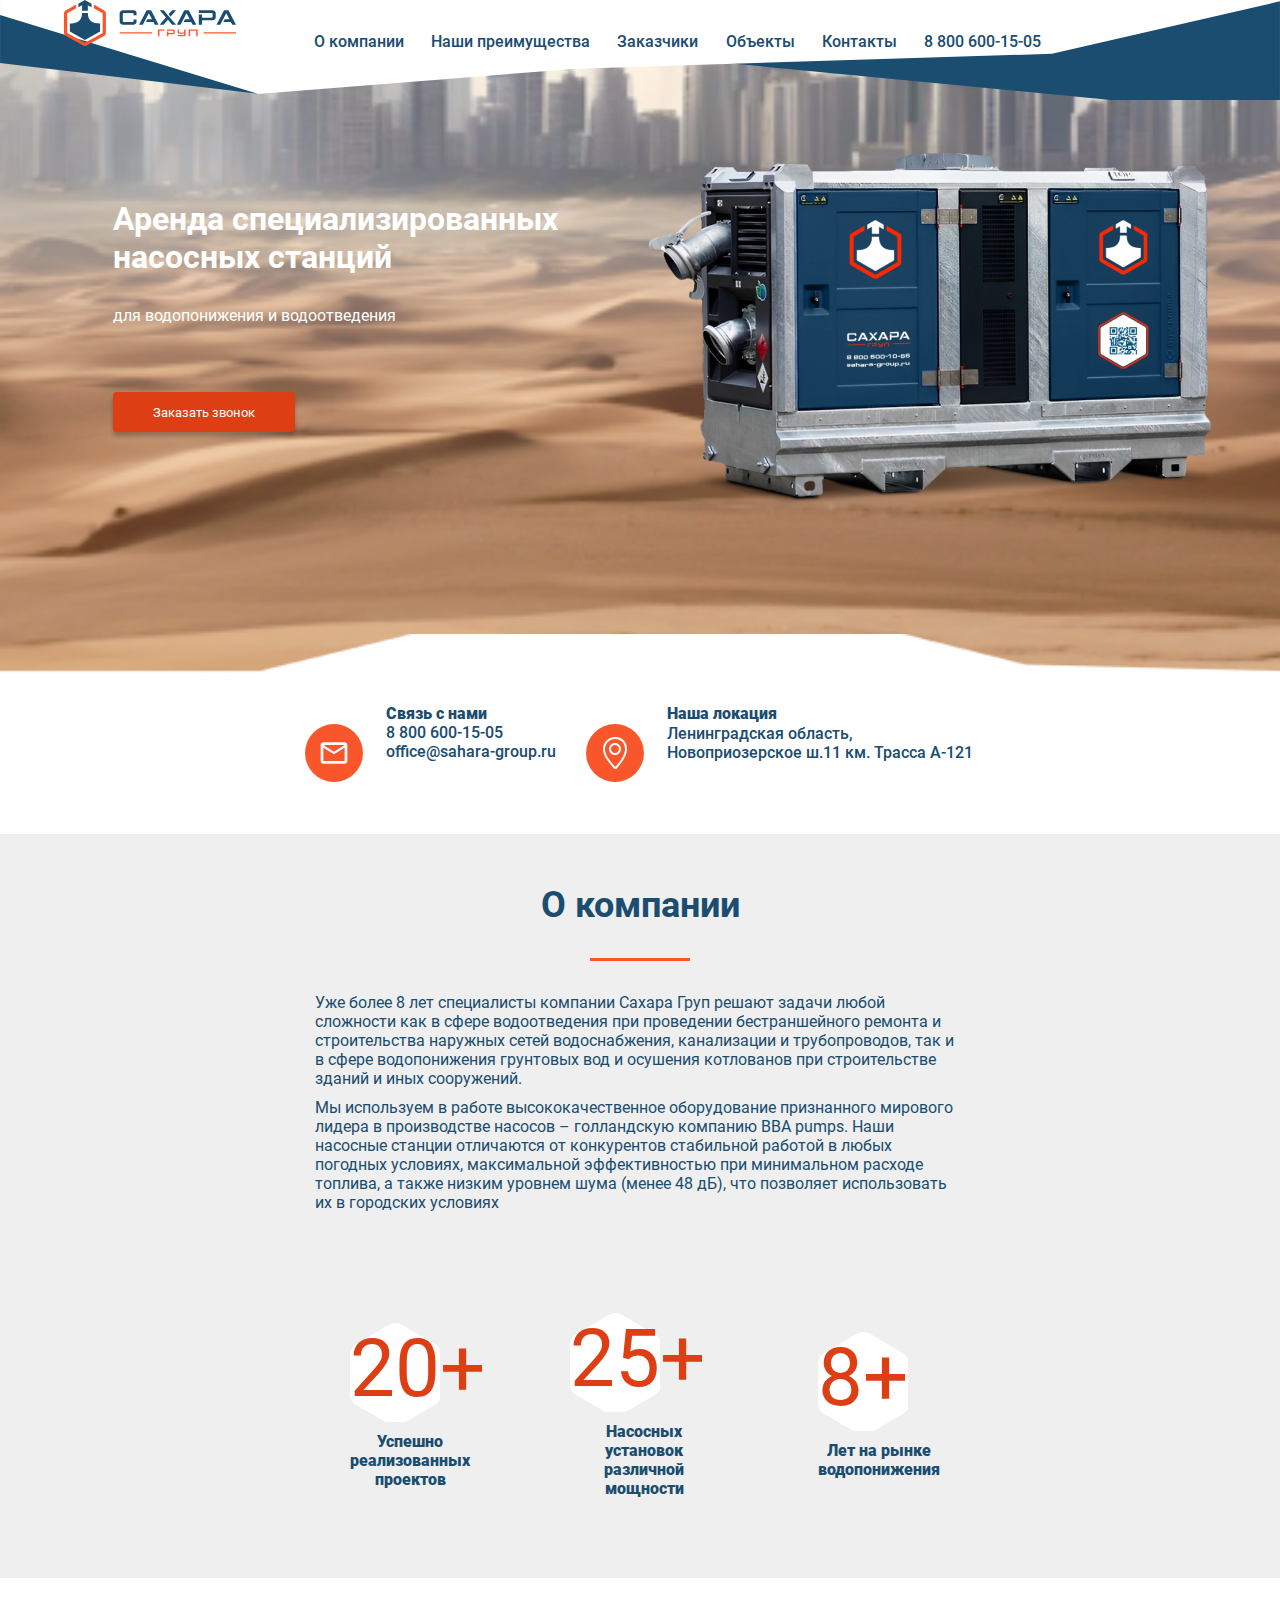
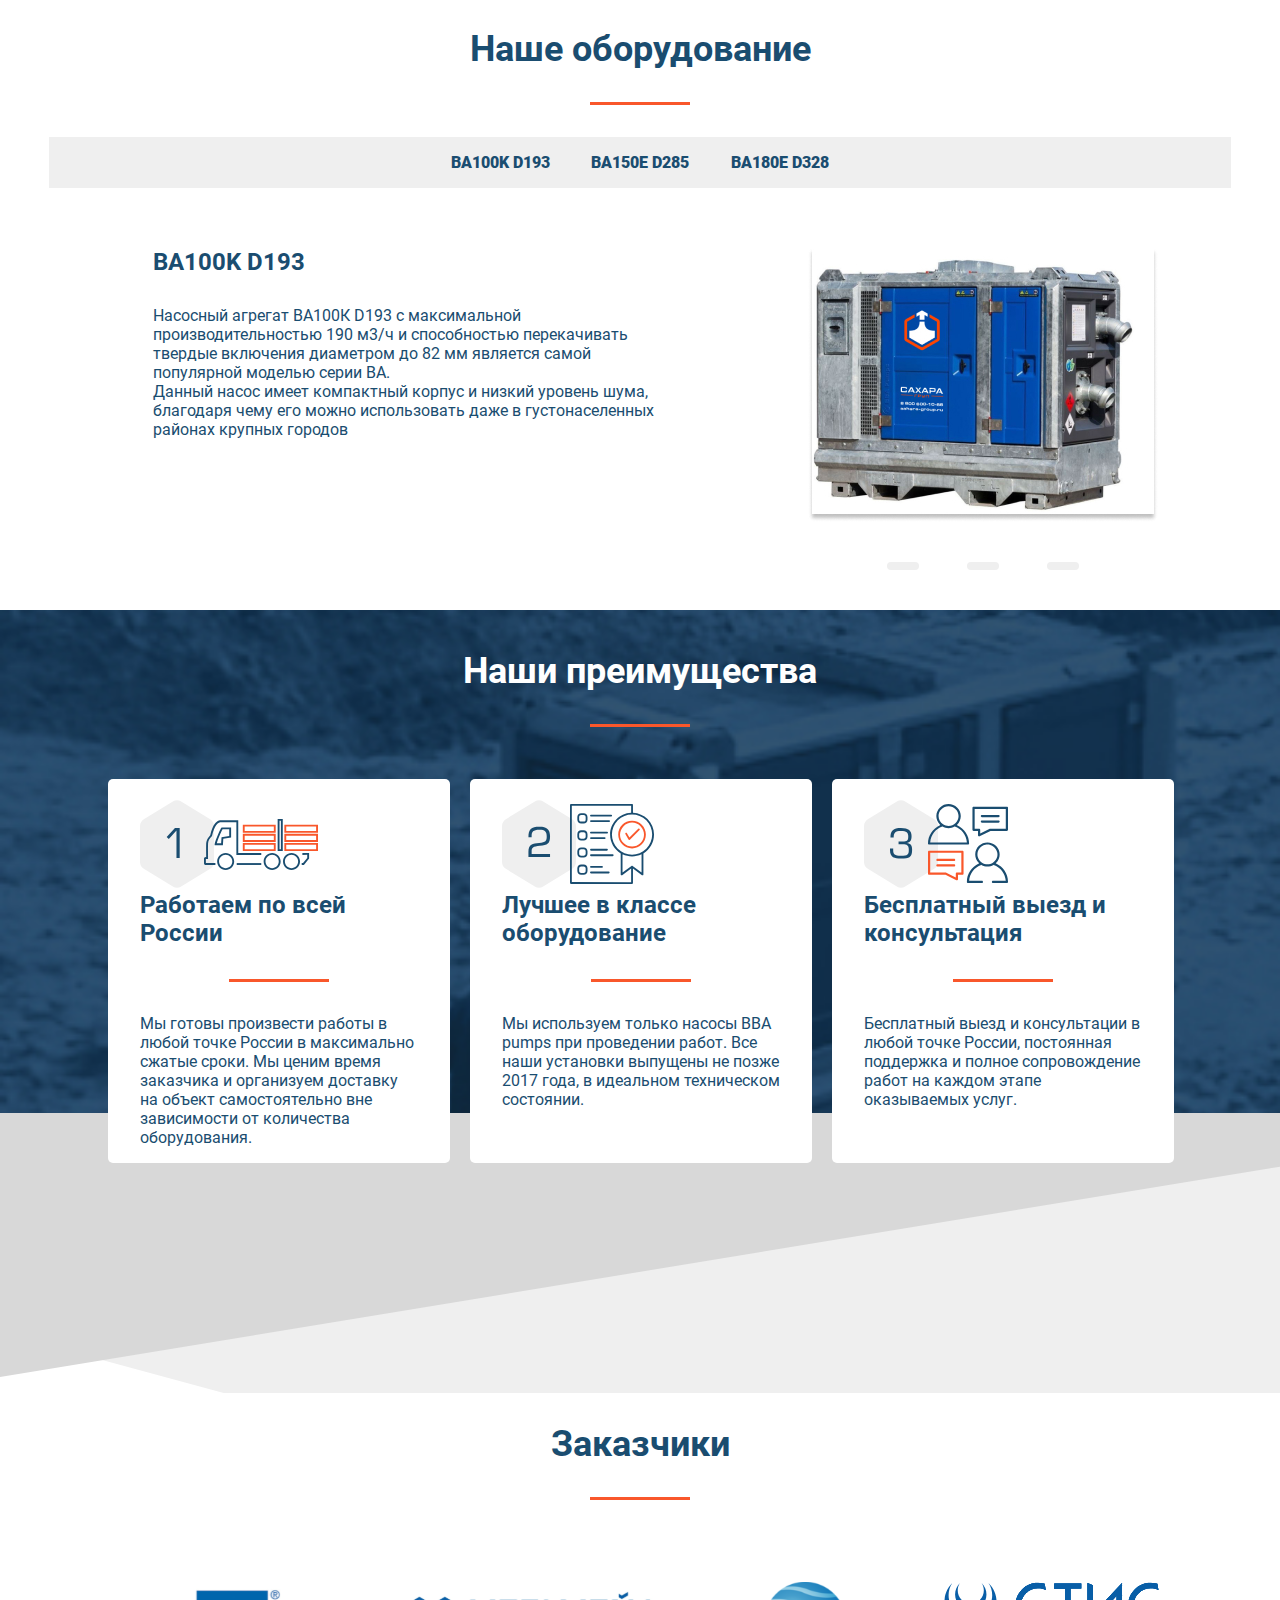
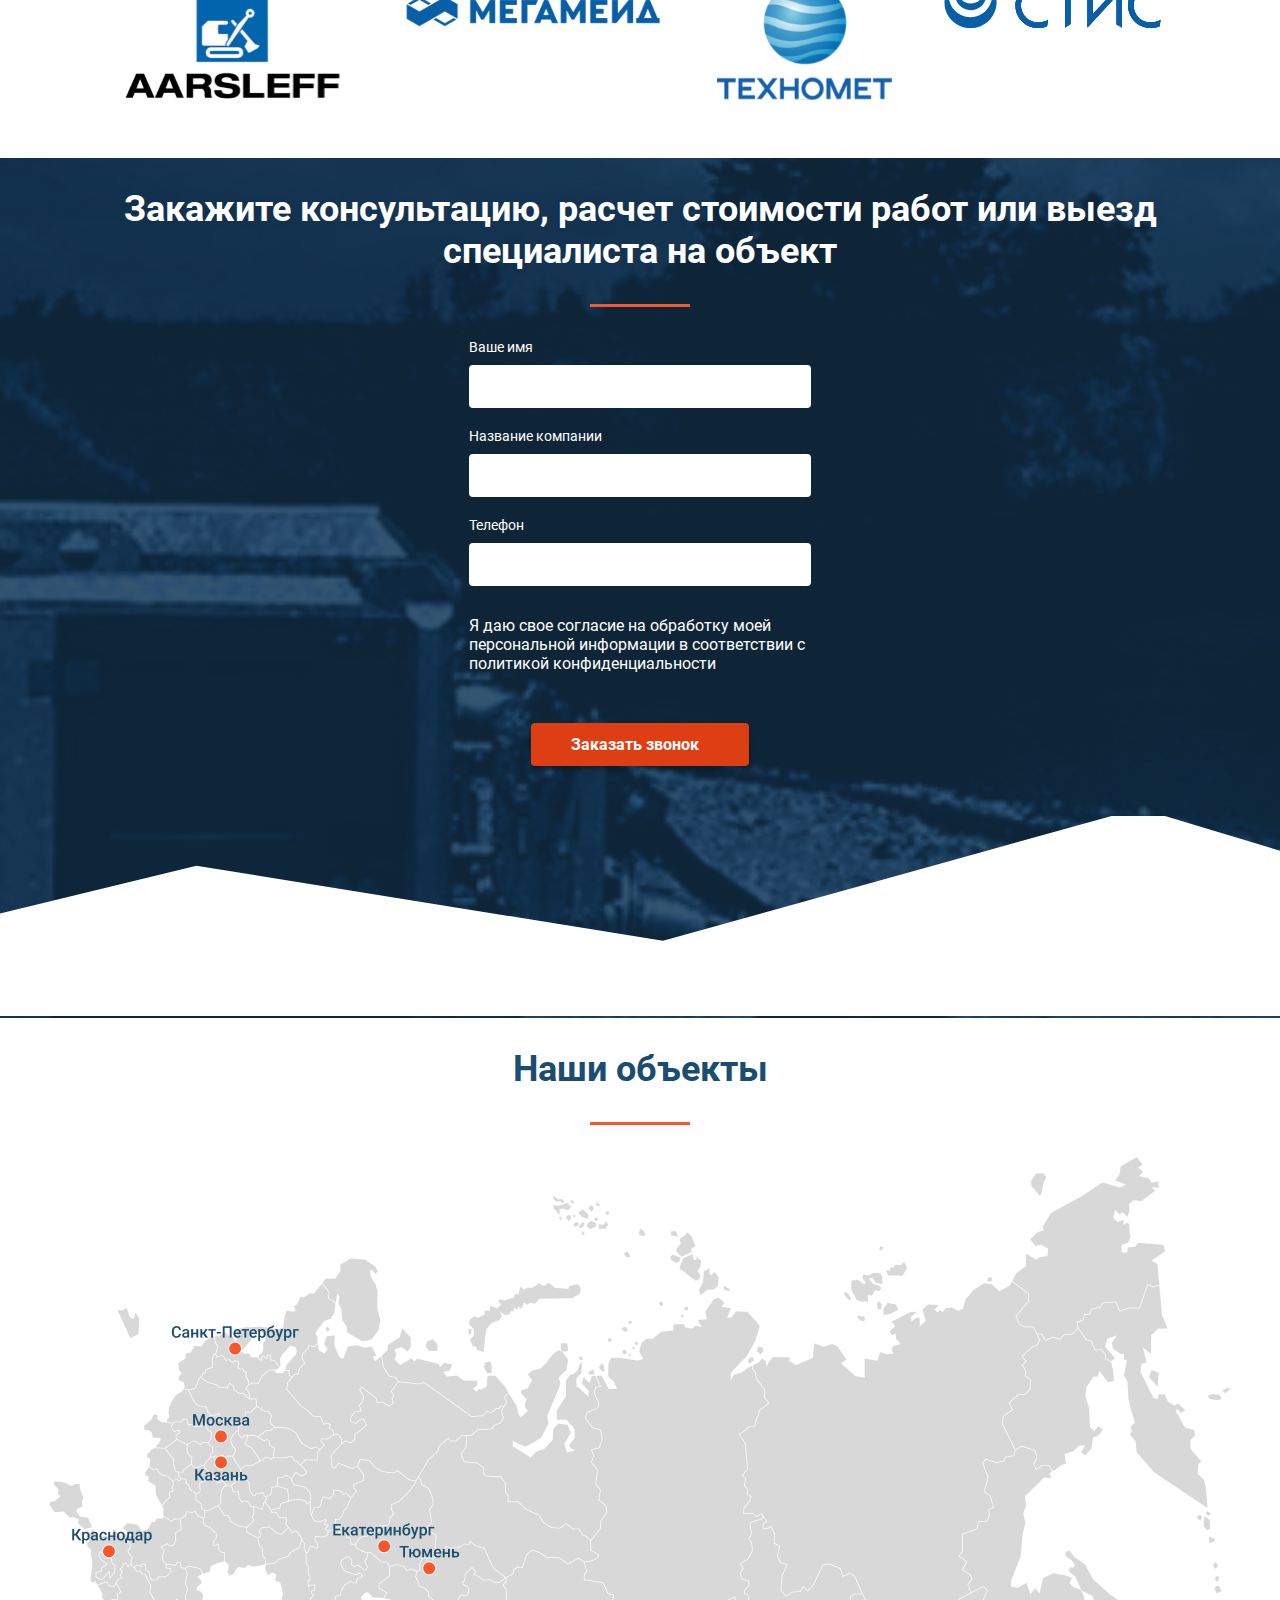
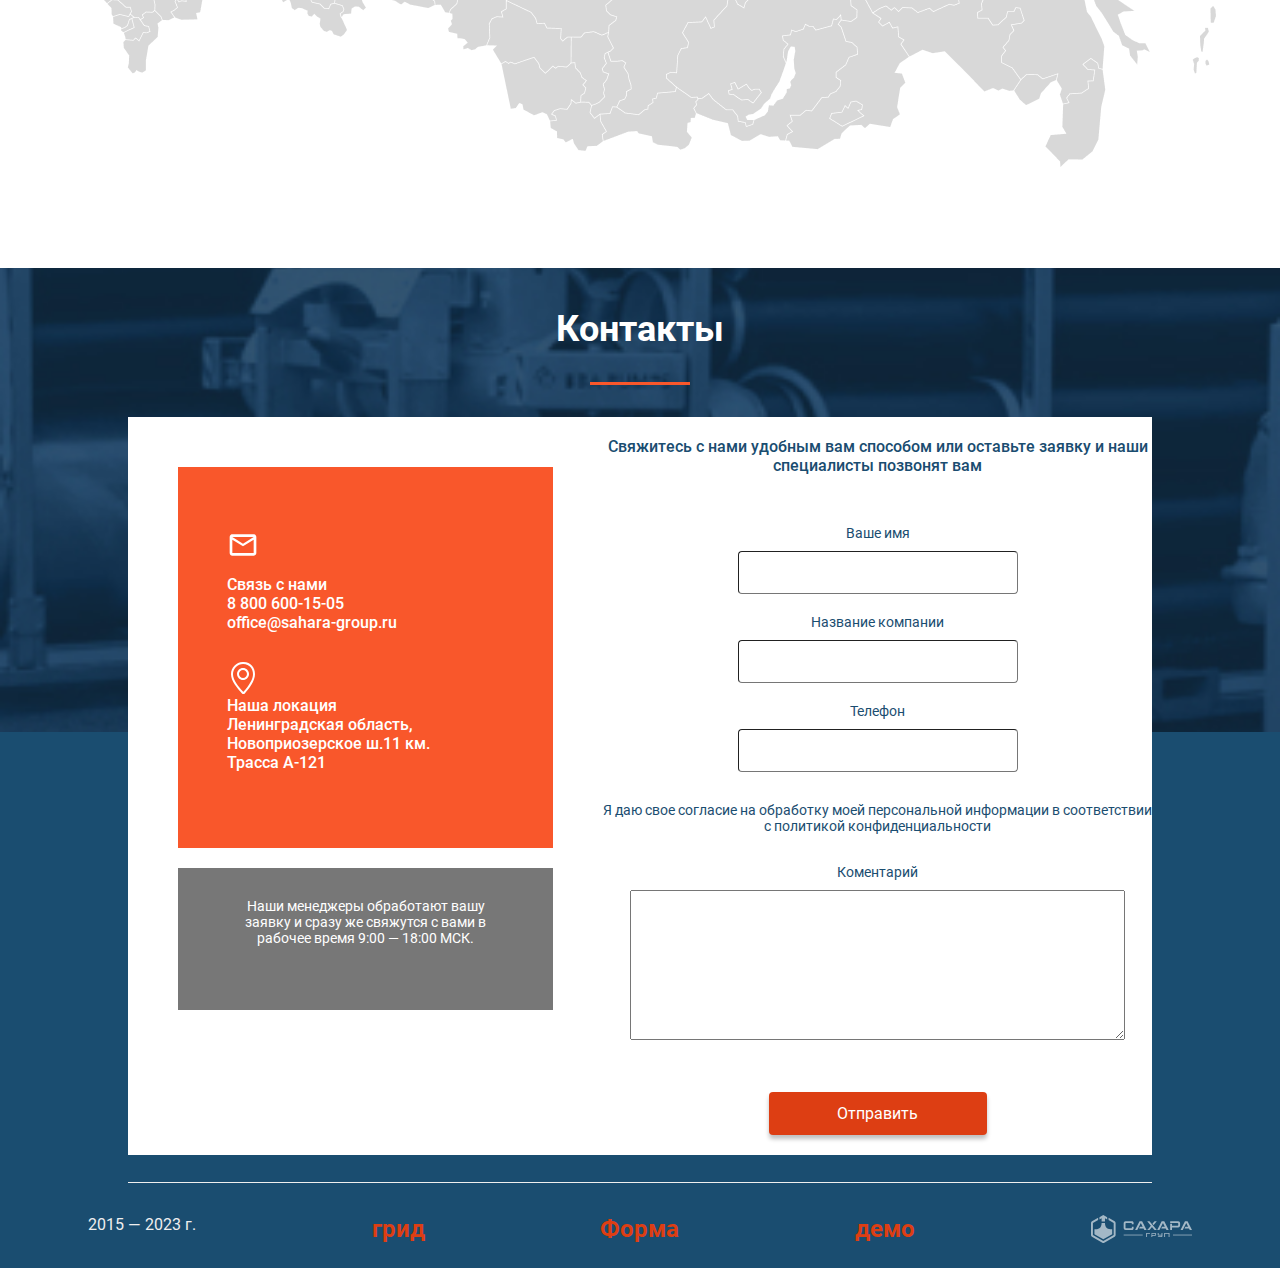
==== commit f34c7c5f: "fix" ====
--- a/index.html
+++ b/index.html
@@ -10,27 +10,32 @@
 </head>
 
 <body>
+    <a class="skip-link" href="#main">
+        Перейти к контенту
+    </a>
     <header class="">
         <section class="header">
-            <div class="header_img">
+            <nav class="header_img">
                 <a href="/" class="header_logo">
                     <img src="./images/Logo.svg" alt="ups">
                 </a>
                 <button class="header_button">
                     <img src="./images/Menu.svg" alt="'ups">
-                </button><span class="sr-only">кнопка меню</span>
-            </div>
+                    <span class="sr-only">кнопка меню</span>
+                </button>
+            </nav>
             <div class="header_links">
-                <a href="/" class="header_link ">О компании</a><span class="sr-only">ссылка о компании</span>
-                <a href="/" class="header_link ">Наши преимущества</a><span class="sr-only">ссылка наши преимущества</span>
-                <a href="/" class="header_link ">Заказчики</a><span class="sr-only">ссылка заказчики</span>
-                <a href="/" class="header_link ">Объекты</a><span class="sr-only">ссылка объекты</span>
-                <a href="/" class="header_link ">Контакты</a><span class="sr-only">ссылка контакты</span>
-                <a href="/" class="header_link ">8 800 600-15-05</a><span class="sr-only">ссылка номер</span>
+                <a href="/" class="header_link ">О компании<span class="sr-only">ссылка о компании</span></a>
+                <a href="/" class="header_link ">Наши преимущества<span class="sr-only">ссылка наши
+                        преимущества</span></a>
+                <a href="/" class="header_link ">Заказчики<span class="sr-only">ссылка заказчики</span></a>
+                <a href="/" class="header_link ">Объекты<span class="sr-only">ссылка объекты</span></a>
+                <a href="/" class="header_link ">Контакты<span class="sr-only">ссылка контакты</span></a>
+                <a href="/" class="header_link ">8 800 600-15-05<span class="sr-only">ссылка номер</span></a>
             </div>
         </section>
     </header>
-    <main>
+    <main id="#main">
         <section class="section_1">
             <div class="background">
                 <div class="wrapper">
@@ -42,9 +47,9 @@
                         <img class="background_Bump1" src="./images/Bump 1.png" alt="ups">
                         <img class="background_Bump2" src="./images/Bump 2.png" alt="ups">
                     </div>
-                    <button class="button" href="#">Заказать звонок</button><span class="sr-only">кнопка звонок</span>
-                </div>
-                <img src="./images/Graphic1.png" class="background__down">
+                    <button class="button" href="#">Заказать звонок<span class="sr-only">кнопка звонок</span></button>
+                </div>
+                <img src="./images/Graphic1.png" class="background__down" alt="ups">
             </div>
         </section>
         <div class="section_2_wrapper">
@@ -55,8 +60,10 @@
                     </div>
                     <div class="email_reight">
                         <h3 class="email_text">Cвязь с нами</h3>
-                        <a class="email_link" href="tel:8 800 600-15-05">8 800 600-15-05</a><span class="sr-only">ссылка номер</span>
-                        <a class="email_link" href="mailto:office@sahara-group.ru">office@sahara-group.ru</a><span class="sr-only">ссылка почта</span>
+                        <a class="email_link" href="tel:8 800 600-15-05">8 800 600-15-05<span class="sr-only">ссылка
+                                номер</span></a>
+                        <a class="email_link" href="mailto:office@sahara-group.ru">office@sahara-group.ru<span
+                                class="sr-only">ссылка почта</span></a>
                     </div>
                 </div>
                 <div class="location">
@@ -65,17 +72,19 @@
                     </div>
                     <div class="location_reight">
                         <h3 class="email_text">Наша локация</h3>
-                        <a class='email_link' href="/">Ленинградская область, Новоприозерское ш.11 км. Трасса А-121</a><span class="sr-only">ссылка адрес</span>
-                    </div>
-                </div>
+                        <a class='email_link' href="/">Ленинградская область, Новоприозерское ш.11 км. Трасса А-121<span
+                                class="sr-only">ссылка адрес</span></a>
+                    </div>
+                </div>
+            </section>
         </div>
-        </section>
+
         <section class="statistic">
             <div class="statistic_wrapper">
                 <div class="statistic_colomn"></div>
                 <h2>О компании</h2>
                 <div class="line"></div>
-                <p class="text_comp" class="text-white">Уже более 8 лет специалисты компании Сахара Груп решают
+                <p class="text_comp text-white">Уже более 8 лет специалисты компании Сахара Груп решают
                     задачи любой сложности как в сфере водоотведения
                     при
                     проведении бестраншейного ремонта и строительства наружных сетей водоснабжения, канализации и
@@ -120,11 +129,16 @@
                 <div class="line"></div>
                 <ul class="equipment_list">
                     <li>
-                        <button class="equipment_button">BA100K D193</button><span class="sr-only">кнопка BA100K D193</span>
-                        <button class="equipment_button">BA150E D285</button><span class="sr-only">кнопка BA150E D285</span>
-                        <button class="equipment_button">BA180E D328</button><span class="sr-only">кнопка BA180E D328</span>
-                        <button class="equipment_button_none">BA180E D328</button><span class="sr-only">кнопка BA180E D328</span>
-                        <button class="equipment_button_none">BA180E D328</button><span class="sr-only">кнопка BA180E D328</span>
+                        <button class="equipment_button">BA100K D193<span class="sr-only">кнопка BA100K
+                                D193</span></button>
+                        <button class="equipment_button">BA150E D285<span class="sr-only">кнопка BA150E
+                                D285</span></button>
+                        <button class="equipment_button">BA180E D328<span class="sr-only">кнопка BA180E
+                                D328</span></button>
+                        <button class="equipment_button_none">BA180E D328<span class="sr-only">кнопка BA180E
+                                D328</span></button>
+                        <button class="equipment_button_none">BA180E D328<span class="sr-only">кнопка BA180E
+                                D328</span></button>
                     </li>
                 </ul>
                 <div class="equipment_down">
@@ -142,9 +156,9 @@
                     <div class="equipment_imgs">
                         <img src="/images/m.jpg" alt="" class="equipment__img">
                         <div class="ser_lines">
-                            <button class="ser_line"></button><span class="sr-only">переключить</span>
-                            <button class="ser_line"></button><span class="sr-only">переключить</span>
-                            <button class="ser_line"></button><span class="sr-only">переключить</span>
+                            <button class="ser_line"><span class="sr-only">переключить</span></button>
+                            <button class="ser_line"><span class="sr-only">переключить</span></button>
+                            <button class="ser_line"><span class="sr-only">переключить</span></button>
                         </div>
                     </div>
 
@@ -219,16 +233,16 @@
                 <div class="line"></div>
                 <ul class="customers_list">
                     <li class="customers_item">
-                        <img src="./images/Aarsleff.svg" width="230.64" height="124" alt="ups">
+                        <img src="./images/Aarsleff.svg" width="231" height="124" alt="ups">
                     </li>
                     <li class="customers_item">
-                        <img src="./images/Megameid.svg" alt="ups" width="269" height:="58">
+                        <img src="./images/Megameid.svg" alt="ups" width="269" height="58">
                     </li>
                     <li class="customers_item">
-                        <img src="./images/Tehnomet.svg" alt="ups" width="174.84" height="117.8px">
+                        <img src="./images/Tehnomet.svg" alt="ups" width="175" height="118">
                     </li>
                     <li class="customers_item">
-                        <img src="./images/CTIC.svg" alt="ups" width="220.956px" height="46.376px">
+                        <img src="./images/CTIC.svg" alt="ups" width="221" height="47">
                     </li>
                 </ul>
             </div>
@@ -250,7 +264,7 @@
                         <p class="consultation_down text-white">Я даю свое согласие на обработку моей персональной
                             информации в соответствии с политикой
                             конфиденциальности</p>
-                        <a href="/" class="button_1" href="#">Заказать звонок</a><span class="sr-only">ссылка звонок</span>
+                        <a href="/" class="button_1">Заказать звонок<span class="sr-only">ссылка звонок</span></a>
                     </form>
                 </div>
             </div>
@@ -264,8 +278,8 @@
             <div class="wrapper">
                 <h2 class="objects_txt">Наши объекты</h2>
                 <div class="line"></div>
-                <img class="objects_img1" src="./images/map.jpg" alt="ups">
-                <img class="objects_img2" src="./images/Map.png" alt="ups">
+                <img class="objects_img1" src="./images/map.jpg" alt="объект 1">
+                <img class="objects_img2" src="./images/Map.png" alt="объект 2">
                 <ul class="sity_list">
                     <li class="sity-text">Екатеринбург</li>
                     <li class="sity-text">Казань</li>
@@ -298,8 +312,10 @@
                                                     class="contacts_img">
                                                 <div class="contacts_iteam1">
                                                     <h3 class="contacts_link">Связь с нами</h3>
-                                                    <a href="" class="contacts_link">8 800 600-15-05</a><span class="sr-only">ссылка номер</span>
-                                                    <a href="" class="contacts_link">office@sahara-group.ru</a><span class="sr-only">ссылка почта</span>
+                                                    <a href="" class="contacts_link">8 800 600-15-05</a><span
+                                                        class="sr-only">ссылка номер</span>
+                                                    <a href="" class="contacts_link">office@sahara-group.ru</a><span
+                                                        class="sr-only">ссылка почта</span>
                                                 </div>
                                             </li>
                                             <li class="contacts_iteam">
@@ -350,7 +366,8 @@
                                         <label for="koment"><span class="koment1">Коментарий</span>
                                             <textarea class="form_tekstarea" id="koment" type="text"></textarea>
                                         </label>
-                                        <button href="/" class="button_footer" href="#">Отправить</button><span class="sr-only">кнопка отправить</span>
+                                        <button href="/" class="button_footer">Отправить</button><span
+                                            class="sr-only">кнопка отправить</span>
                                     </div>
 
                                 </div>
--- a/css/style.css
+++ b/css/style.css
@@ -159,7 +159,7 @@
 :root {
     font-size: 62.5%;
     --main-color: #1A4D70;
-    --orange-color: #F9572B;
+    --orange-color: #DD3E13;
     --ser-color: #EFEFEF;
     --white-color: #FFFFFF;
     color: var(--main-color);
@@ -358,6 +358,20 @@
     background-repeat: no-repeat;
     background-size: cover;
     background-position: center top -10rem;
+}
+.skip-link {
+    display: block;
+    position: absolute;
+    top: 0;
+    left: 50%;
+    padding: 10px 15px;
+    color: #18191c;
+    background: #10F3AF;
+    transform: translateY(-100%);
+    z-index: 1000;
+  }
+.skip-link:focus {
+    transform: translateY(20%);
 }
 
 .background_Bump1 {
@@ -738,7 +752,7 @@
 .orange{
     width: 342px;
     height: 317px;
-    background-color: #F9572B;
+    background-color: var(--orange-color);
 }
 
 .orange-wrapper{
@@ -1221,4 +1235,9 @@
         height: 50%;
         
     }  
-}   +}   
+@media (max-width: 1350px) {
+    .pic {
+        display: none;
+    }
+}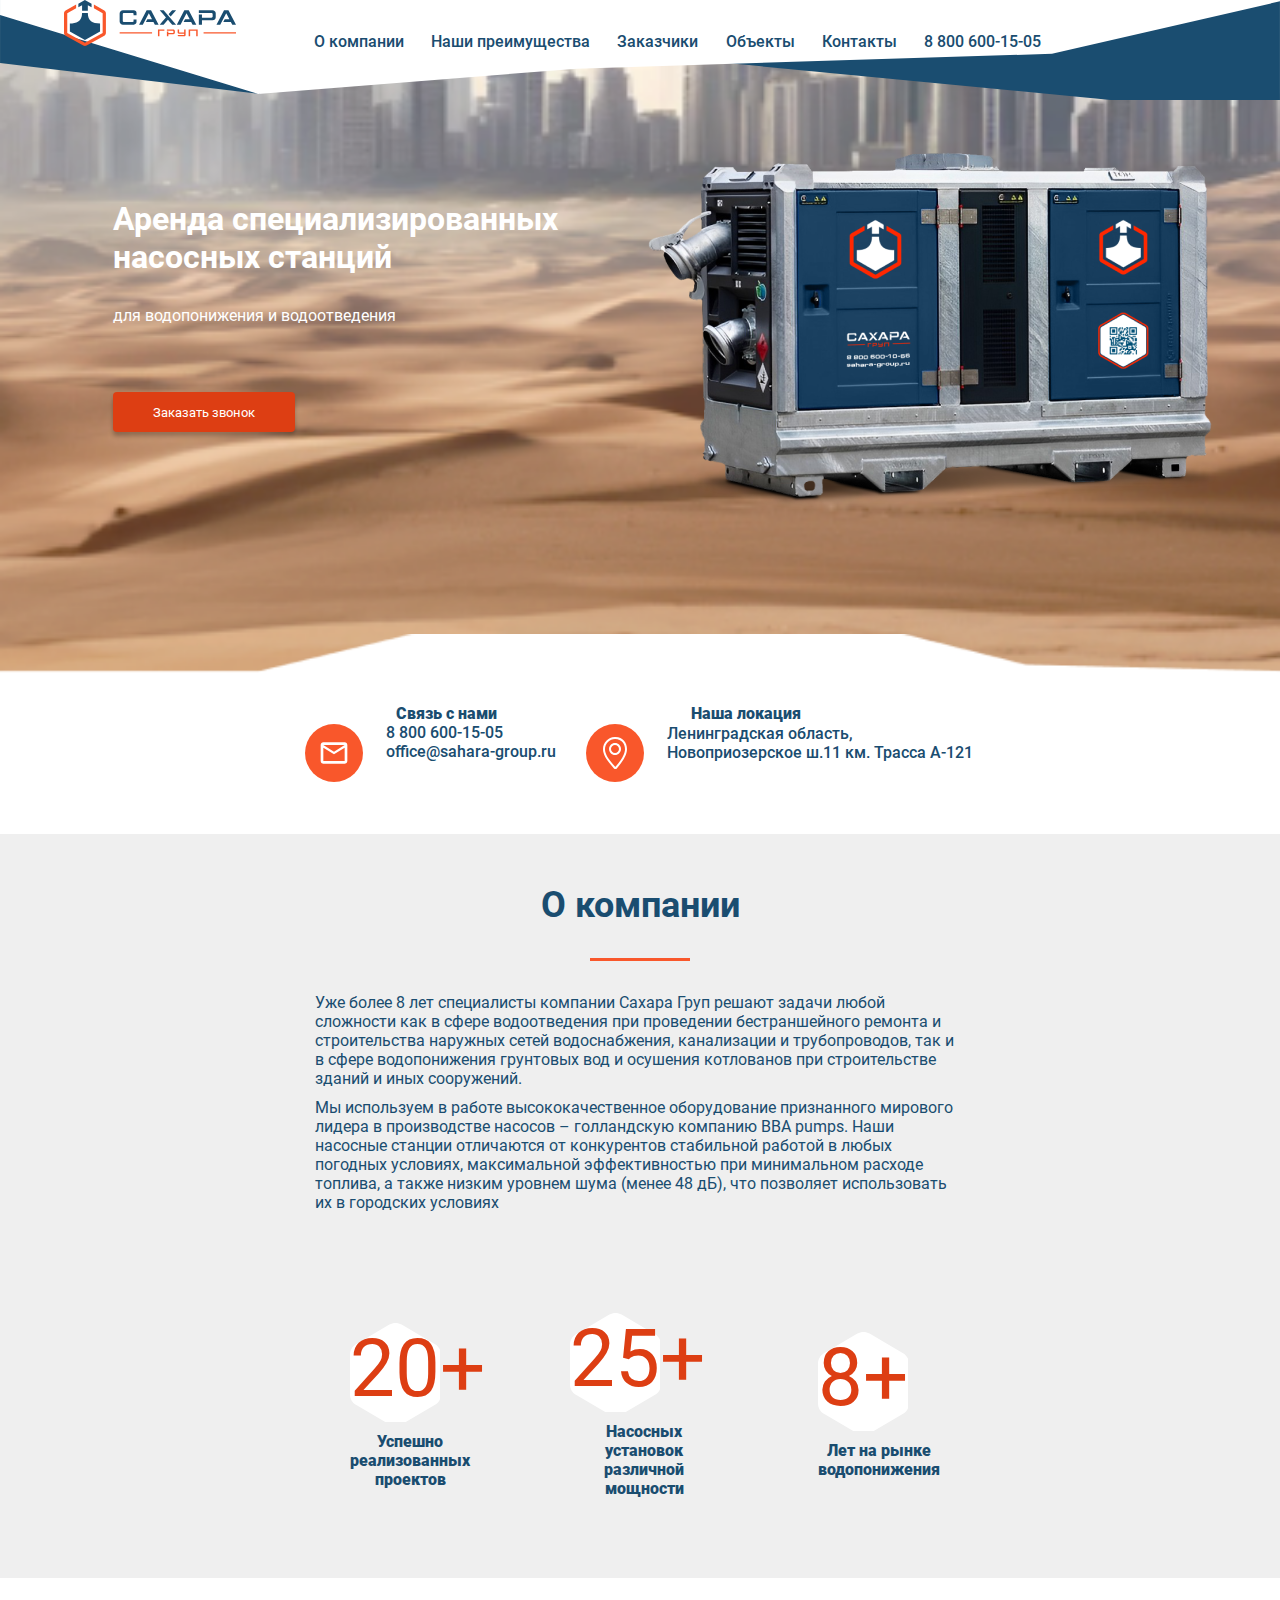
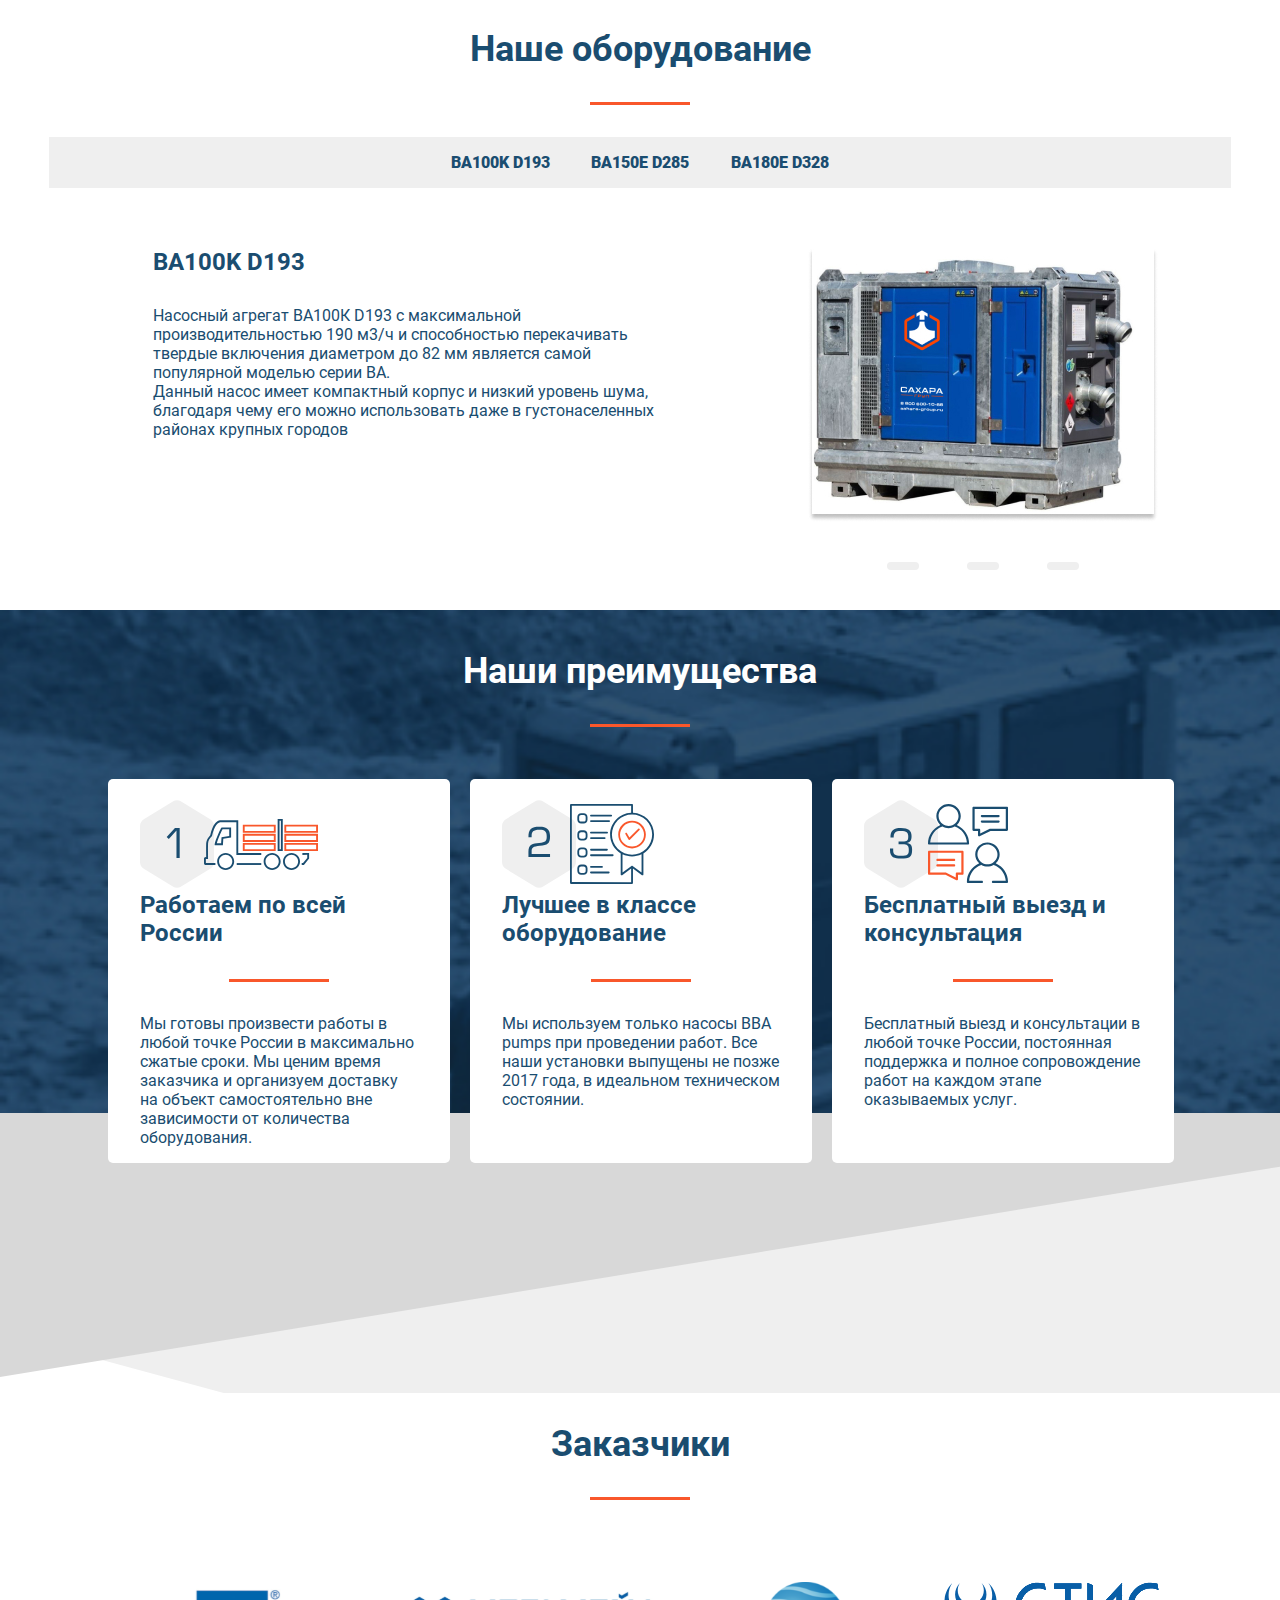
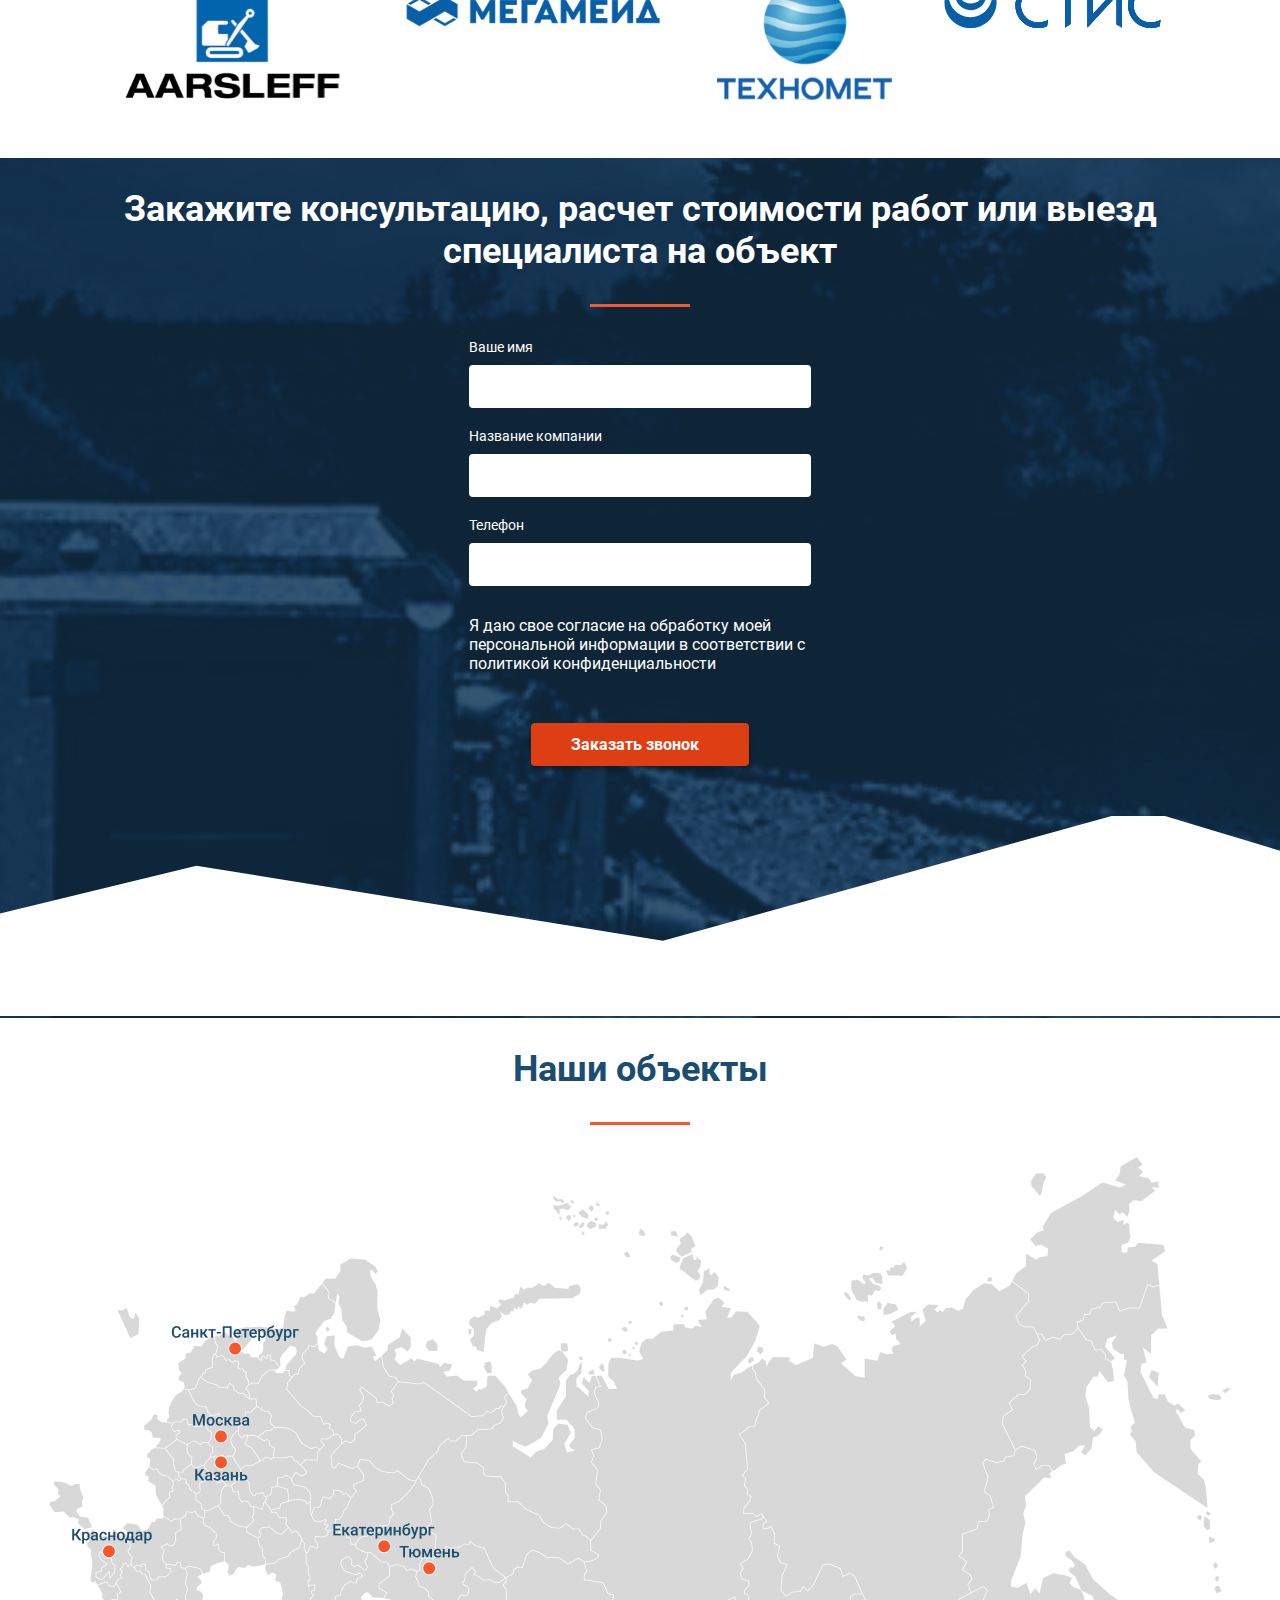
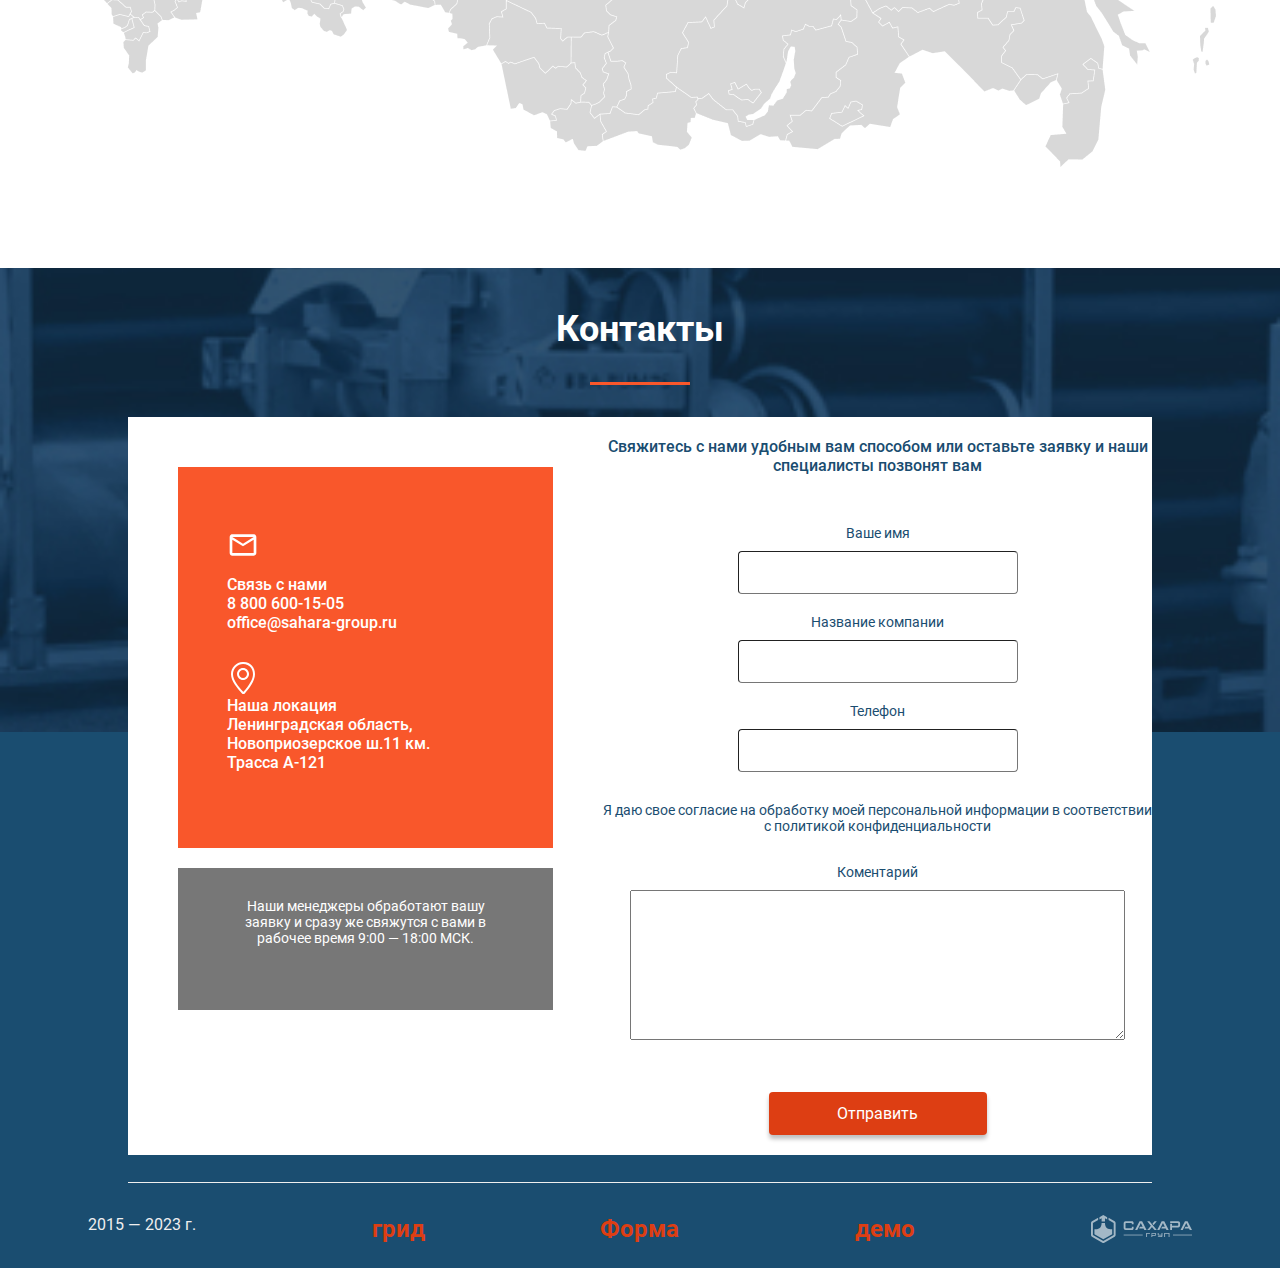
==== commit da6cbf73: "fin" ====
--- a/index.html
+++ b/index.html
@@ -59,7 +59,7 @@
                         <img class="email_img" src="./images/email.svg" alt="ups">
                     </div>
                     <div class="email_reight">
-                        <h3 class="email_text">Cвязь с нами</h3>
+                        <h2 class="email1_text">Cвязь с нами</h2>
                         <a class="email_link" href="tel:8 800 600-15-05">8 800 600-15-05<span class="sr-only">ссылка
                                 номер</span></a>
                         <a class="email_link" href="mailto:office@sahara-group.ru">office@sahara-group.ru<span
@@ -71,7 +71,7 @@
                         <img class='location_img' src="./images/location.svg" alt="ups">
                     </div>
                     <div class="location_reight">
-                        <h3 class="email_text">Наша локация</h3>
+                        <h2 class="email_text">Наша локация</h2>
                         <a class='email_link' href="/">Ленинградская область, Новоприозерское ш.11 км. Трасса А-121<span
                                 class="sr-only">ссылка адрес</span></a>
                     </div>
--- a/css/style.css
+++ b/css/style.css
@@ -691,6 +691,13 @@
 .email_text{
     font-size: 1.6rem;
     font-weight: 900;
+    margin-right: 15rem;
+}
+
+.email1_text{
+    font-size: 1.6rem;
+    font-weight: 900;
+    margin-right: 5rem;
 }
 .email_link {
     font-size: 1.6rem;
